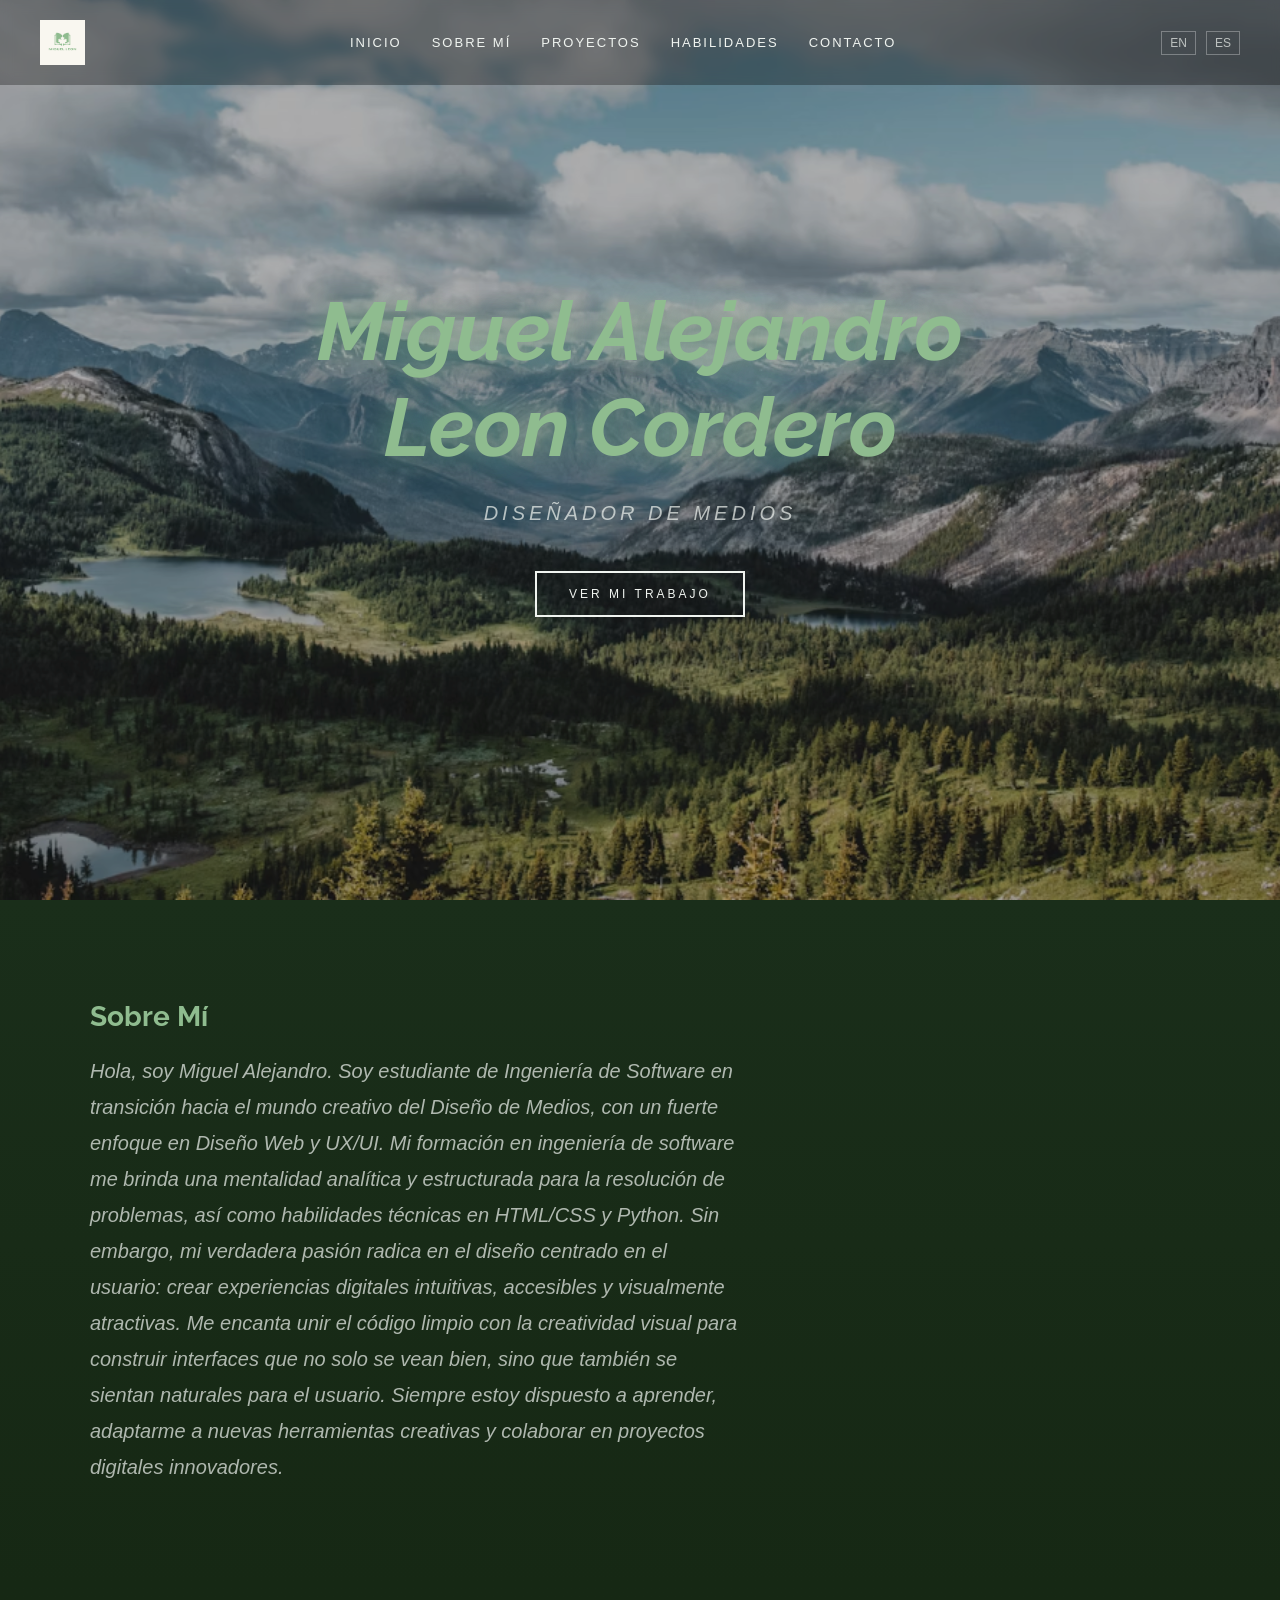
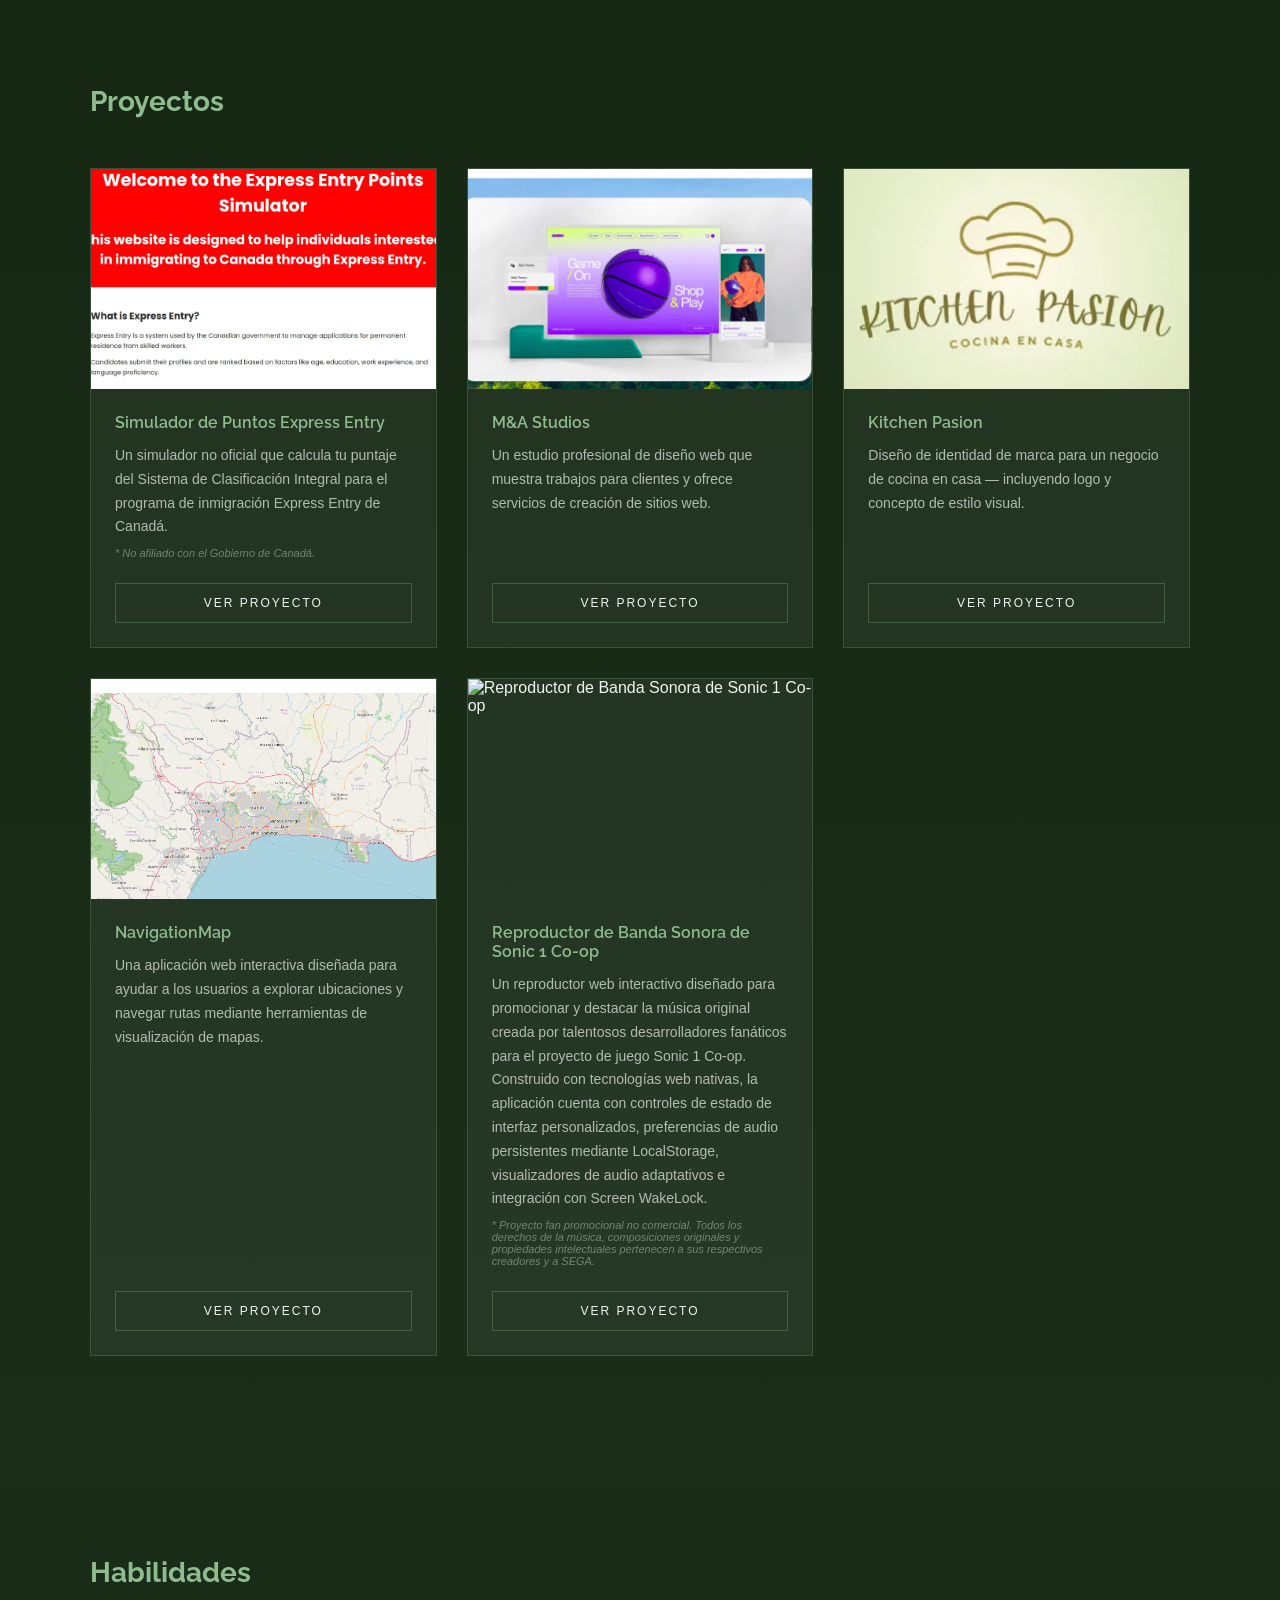
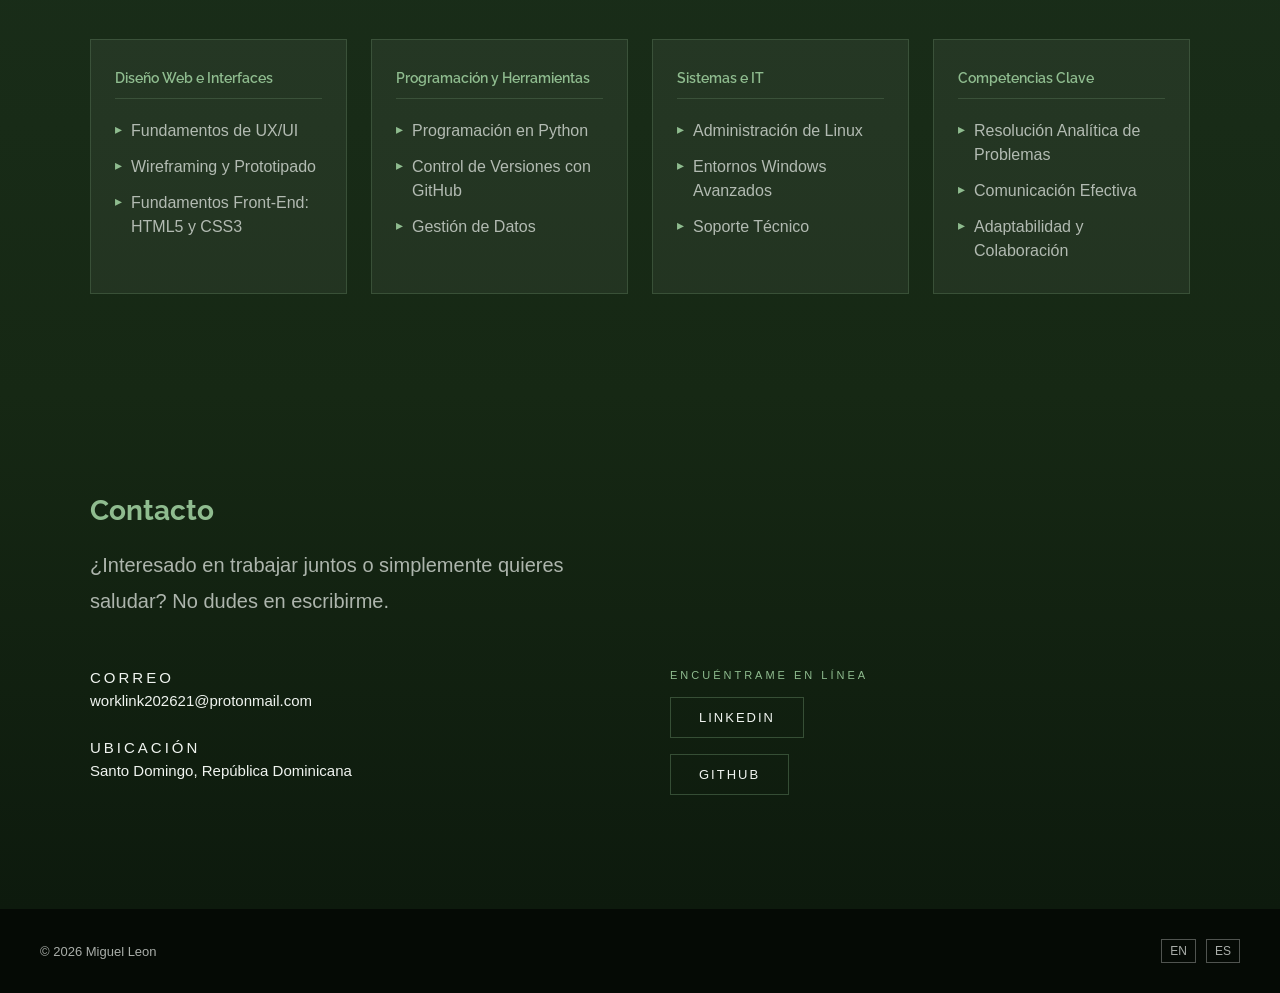
==== index-es.html @ eb6c5dd4 "Update index-es.html" ====
<!DOCTYPE html>
<html lang="es">
<head>
    <meta charset="UTF-8">
    <meta name="viewport" content="width=device-width, initial-scale=1.0">
    <title>Mi Portafolio - Miguel Alejandro Leon Cordero</title>

    <!-- Favicon - el logo en la ventana del navegador -->
     <link rel="icon" type="image/png" href="assets/images/Logo-without-background.png">
    <!-- Google Font -->
    <link href="https://fonts.googleapis.com/css2?family=Raleway:wght@100;200;300;400;700&display=swap" rel="stylesheet">
    <!-- Conexión CSS -->
    <link rel="stylesheet" href="css/style.css">
</head>
<body>

      <!-- Pantallda de carga -->
     <div class="page-loader">
        <div class="loader-content">
            <p class="loader-name">Miguel Alejandro</p>
            <div class="loader-bar">
                <div class="loader-progress"></div>
            </div>
        </div>
     </div>

    <header>
        <!-- Logo -->
        <div class="logo">
            <img src="assets/images/Logo.png" alt="Miguel Leon">
        </div>

        <!-- Enlaces de navegación -->
        <nav>
            <a href="#home">Inicio</a>
            <a href="#about">Sobre Mí</a>
            <a href="#projects">Proyectos</a>
            <a href="#skills">Habilidades</a>
            <a href="#contact">Contacto</a>
        </nav>

        <!-- Selector de idioma -->
        <div class="lang-switch">
            <a href="index.html">EN</a>
            <a href="index-es.html">ES</a>
        </div>

        <!-- Menú de Hamburgesa -->
        <button class="hamburger" aria-label="Abrir menú">
            <span></span>
            <span></span>
            <span></span>
        </button>
    </header>

    <main>

        <!-- Inicio -->
        <section id="home">

            <!-- Pantalla de inicio contiene animación y fondo -->
            <div class="hero">

                <!-- Elementos animados (nubes y hojas via JavaScript) -->
                <div class="hero-animations"></div>

                <!-- Mensaje principal -->
                <div class="hero-content">
                    <h1>Miguel Alejandro Leon Cordero</h1>
                    <p class="hero-subtitle">Diseñador de Medios</p>
                    <a href="#projects" class="btn-primary">Ver Mi Trabajo</a>
                </div>
            </div>
        </section>

        <!-- Sobre Mí -->
        <section id="about">

            <!-- Algunos elementos animados -->
            <div class="about-animations"></div>

            <!-- Mensaje principal -->
            <div class="about-content">

                <h2>Sobre Mí</h2>

                <p>Hola, soy Miguel Alejandro. Soy estudiante de Ingeniería de Software en transición hacia el mundo creativo del Diseño de Medios, con un fuerte enfoque en Diseño Web y UX/UI. Mi formación en ingeniería de software me brinda una mentalidad analítica y estructurada para la resolución de problemas, así como habilidades técnicas en HTML/CSS y Python. Sin embargo, mi verdadera pasión radica en el diseño centrado en el usuario: crear experiencias digitales intuitivas, accesibles y visualmente atractivas. Me encanta unir el código limpio con la creatividad visual para construir interfaces que no solo se vean bien, sino que también se sientan naturales para el usuario. Siempre estoy dispuesto a aprender, adaptarme a nuevas herramientas creativas y colaborar en proyectos digitales innovadores.</p>
            </div>
        </section>

        <!-- Proyectos -->
        <section id="projects">
            <div class="projects-content">

                <h2>Proyectos</h2>

                <!-- Cuadrícula de tarjetas -->
                <div class="projects-grid">

                    <!-- Tarjeta de Proyecto 1 -->
                    <div class="project-card">

                        <!-- Imagen del proyecto -->
                        <div class="project-image">
                            <img src="assets/images/project-1.webp"
                                alt="Captura del Simulador Express Entry">
                        </div>

                        <!-- Información del proyecto -->
                        <div class="project-info">
                            <h3>Simulador de Puntos Express Entry</h3>
                            <p>Un simulador no oficial que calcula tu puntaje del Sistema de Clasificación Integral para el programa de inmigración Express Entry de Canadá.</p>
                            <span class="project-disclaimer">
                                * No afiliado con el Gobierno de Canadá.
                            </span>
                        </div>

                        <!-- Botón al fondo -->
                        <a href="https://miguelleon-creator.github.io/Express-Entry-Points-Simulator/"
                        class="project-link"
                        target="_blank">
                        Ver Proyecto
                        </a>

                    </div>

                    <!-- Tarjeta de Proyecto 2 -->
                    <div class="project-card">

                        <div class="project-image">
                            <img src="assets/images/project-2.webp"
                                alt="Captura del proyecto M&A Studios">
                        </div>

                        <div class="project-info">
                            <h3>M&A Studios</h3>
                            <p>Un estudio profesional de diseño web que muestra trabajos para clientes y ofrece servicios de creación de sitios web.</p>
                        </div>

                        <a href="https://miguelleon-creator.github.io/M-A-Studios-Proejct/"
                        class="project-link"
                        target="_blank">
                        Ver Proyecto
                        </a>

                    </div>

                    <!-- Proyecto 3 -->
                    <div class="project-card">

                        <div class="project-image">
                            <img src="assets/images/project-3.webp"
                                alt="Diseño de identidad de marca Kitchen Pasion">
                        </div>

                        <div class="project-info">
                            <h3>Kitchen Pasion</h3>
                            <p>Diseño de identidad de marca para un negocio 
                            de cocina en casa — incluyendo logo y 
                            concepto de estilo visual.</p>
                        </div>

                        <a href="https://www.figma.com/proto/0dbO5yj5XopLUOTJS3fkdC/Untitled?node-id=0-1&t=U4OozwfaJjb96rFc-1"
                        class="project-link"
                        target="_blank">
                        Ver Proyecto
                        </a>
                        
                    </div>

                        <!-- Project Card 4 -->
                    <div class="project-card">
                        
                        <div class="project-image">
                             <img src="assets/images/project-4.png" alt="Captura de pantalla de NavigationMap">
                        </div>
                        
                        <div class="project-info">
                            <h3>NavigationMap</h3>
                            <p>Una aplicación web interactiva diseñada para ayudar a los usuarios a explorar ubicaciones y navegar rutas mediante herramientas de visualización de mapas.</p>
                        </div>
                        
                        <a href="https://linux-on-python.github.io/NavigationMap/" 
                            class="project-link" 
                            target="_blank">
                            Ver Proyecto
                        </a>

                    </div>

                    <!-- Reproductor de Banda Sonora de Sonic 1 Co-op -->
                    <div class="project-card">
                    
                        <!-- Imagen del proyecto -->
                        <div class="project-image">
                            <img 
                                src="../assets/images/sonic-1-coop-soundtrack.webp" 
                                alt="Reproductor de Banda Sonora de Sonic 1 Co-op"
                            >
                        </div>
                    
                        <!-- Información del proyecto -->
                        <div class="project-info">
                    
                            <h3>Reproductor de Banda Sonora de Sonic 1 Co-op</h3>
                    
                            <p>
                                Un reproductor web interactivo diseñado para promocionar y
                                destacar la música original creada por talentosos desarrolladores
                                fanáticos para el proyecto de juego Sonic 1 Co-op. Construido con
                                tecnologías web nativas, la aplicación cuenta con controles de estado
                                de interfaz personalizados, preferencias de audio persistentes mediante
                                LocalStorage, visualizadores de audio adaptativos e integración con Screen WakeLock.
                            </p>
                    
                            <span class="project-disclaimer">
                                * Proyecto fan promocional no comercial. Todos los derechos de la música,
                                composiciones originales y propiedades intelectuales pertenecen a
                                sus respectivos creadores y a SEGA.
                            </span>
                    
                        </div>
                    
                        <!-- Botón al fondo -->
                        <a 
                            href="https://linux-on-python.github.io/sonic-1-coop-soundtrack/"
                            class="project-link"
                            target="_blank"
                            rel="noopener noreferrer"
                        >
                            Ver Proyecto
                        </a>
                    
                    </div>
                    
                    </div>
                    
                </div>

            </div>
        </section>

        <!-- Habilidades -->
        <section id="skills">

            <!-- Algunos elementos animados -->
            <div class="skills-animations"></div>

            <!-- Mensaje principal -->
            <div class="skills-content">

                <h2>Habilidades</h2>

                <!-- Cuadrícula de tarjetas de habilidades -->
                <div class="skills-grid">

                    <!-- Tarjeta 1 -->
                    <div class="skill-card">
                        <h3>Diseño Web e Interfaces</h3>
                        <ul>
                            <li>Fundamentos de UX/UI</li>
                            <li>Wireframing y Prototipado</li>
                            <li>Fundamentos Front-End: HTML5 y CSS3</li>
                        </ul>
                    </div>

                    <!-- Tarjeta 2 -->
                    <div class="skill-card">
                        <h3>Programación y Herramientas</h3>
                        <ul>
                            <li>Programación en Python</li>
                            <li>Control de Versiones con GitHub</li>
                            <li>Gestión de Datos</li>
                        </ul>
                    </div>

                    <!-- Tarjeta 3 -->
                    <div class="skill-card">
                        <h3>Sistemas e IT</h3>
                        <ul>
                            <li>Administración de Linux</li>
                            <li>Entornos Windows Avanzados</li>
                            <li>Soporte Técnico</li>
                        </ul>
                    </div>

                    <!-- Tarjeta 4 -->
                    <div class="skill-card">
                        <h3>Competencias Clave</h3>
                        <ul>
                            <li>Resolución Analítica de Problemas</li>
                            <li>Comunicación Efectiva</li>
                            <li>Adaptabilidad y Colaboración</li>
                        </ul>
                    </div>

                </div>
            </div>
        </section>

        <!-- Contacto -->
        <section id="contact">

            <div class="contact-content">
                <h2>Contacto</h2>
                <p class="contact-intro">¿Interesado en trabajar juntos o simplemente quieres saludar? No dudes en escribirme.</p>

                <!-- Cuadrícula de contacto -->
                <div class="contact-grid">

                    <!-- Lado izquierdo - información de contacto -->
                    <div class="contact-info">

                        <div class="contact-item">
                            <!-- Correo -->
                            <span class="contact-label">Correo</span>
                            <a href="mailto:worklink202621@protonmail.com">worklink202621@protonmail.com</a>
                        </div>

                        <div class="contact-item">
                            <!-- Ubicación -->
                            <span class="contact-label">Ubicación</span>
                            <span>Santo Domingo, República Dominicana</span>
                        </div>

                    </div>

                    <!-- Lado derecho - redes sociales -->
                    <div class="contact-social">

                        <span class="contact-label">Encuéntrame en línea</span>

                        <a href="https://www.linkedin.com/in/miguelleonin2005/" class="social-link">LinkedIn</a>
                        <a href="https://github.com/Linux-On-Python" class="social-link">GitHub</a>

                    </div>
                </div>
            </div>
        </section>

    </main>

    <footer>
        <p>&copy; 2026 Miguel Leon</p>
        <div class="lang-switch">
            <a href="index.html">EN</a>
            <a href="index-es.html">ES</a>
        </div>
    </footer>
        
    <!-- JavaScript -->
    <script src="JS/main.js"></script>
</body>
</html>
---- css/style.css ----
/* style.css */

/* ================================
   CSS VARIABLES
================================ */
:root {
    --color-sky: #87CEEB;
    --color-forest: #1a3a2a;
    --color-dark-green: #0d2010;
    --color-text-light: #f0f4f0;
    --color-text-muted: rgba(240, 244, 240, 0.7);
    --color-accent: #8fbc8f;

    --font-pixel: 'Raleway', sans-serif;
    --font-body: 'Segoe UI', sans-serif;

    --section-padding: 80px 40px;
}


/* ================================
   RESET
================================ */
* {
    margin: 0;
    padding: 0;
    box-sizing: border-box;
}


/* Prevent images and media from
   creating unexpected overflow */
img {
    max-width: 100%;
    display: block;
}


/* ================================
   BODY
================================ */
body {
    font-family: var(--font-body);
    color: var(--color-text-light);
    overflow-x: hidden;
    background-color: #0a1208;
}


h1 {
    color: var(--color-accent);
    font-family: var(--font-pixel);
}


/* ================================
   HEADER
================================ */
header {
    position: fixed;
    top: 0;
    left: 0;
    right: 0;

    display: flex;
    justify-content: space-between;
    align-items: center;

    padding: 20px 40px;

    background: rgba(0, 0, 0, 0.3);
    backdrop-filter: blur(6px);

    z-index: 100;
}


/* Navigation */
nav {
    display: flex;
    gap: 30px;

    min-width: 0;
}


nav a {
    color: var(--color-text-light);
    text-decoration: none;

    font-size: 13px;
    letter-spacing: 2px;
    text-transform: uppercase;

    white-space: nowrap;
}


/* Logo */
.logo {
    min-width: 0;
}


.logo img {
    height: 45px;
    display: block;

    /* Removes white background on dark header */
    mix-blend-mode: screen;
}


/* Language switch */
.lang-switch {
    display: flex;
    gap: 10px;

    flex-shrink: 0;
}


.lang-switch a {
    color: var(--color-text-muted);
    text-decoration: none;

    font-size: 12px;

    border: 1px solid rgba(255, 255, 255, 0.3);

    padding: 4px 8px;
}


/* ================================
   HERO SECTION
================================ */

/* Removes general section padding
   from the home section */
#home {
    padding: 0;
}


.hero {
    height: 100vh;

    background-image: url('../assets/images/hero-bg.webp');
    background-size: cover;
    background-position: center;

    position: relative;
    overflow: hidden;

    display: flex;
    align-items: center;
    justify-content: center;

    background-color: rgba(0, 0, 0, 0.15);
    background-blend-mode: darken;
}


/* Dark overlay */
.hero::before {
    content: '';

    position: absolute;
    top: 0;
    left: 0;
    right: 0;
    bottom: 0;

    background: rgba(0, 0, 0, 0.2);

    z-index: 1;
}


/* Hero content */
.hero-content {
    position: relative;
    z-index: 2;

    text-align: center;

    width: 100%;
    max-width: 700px;

    min-width: 0;
}


.hero-content h1 {
    font-size: 82px;
    font-weight: 700;
    font-style: italic;

    color: var(--color-accent);
    font-family: var(--font-pixel);

    margin-bottom: 20px;

    text-shadow: 0 0 30px rgba(143, 188, 143, 0.6);
}


/* Hero subtitle */
.hero-content .hero-subtitle {
    font-size: 20px;

    color: var(--color-text-muted);

    letter-spacing: 4px;
    text-transform: uppercase;

    margin-bottom: 40px;

    display: block;

    text-align: center;

    width: 100%;
    max-width: none;
}


/* Primary button */
.btn-primary {
    display: inline-block;

    padding: 14px 32px;

    border: 2px solid var(--color-text-light);

    color: var(--color-text-light);
    text-decoration: none;

    letter-spacing: 3px;
    text-transform: uppercase;

    font-size: 12px;

    transition: all 0.3s ease;
}


.btn-primary:hover {
    background: var(--color-accent);

    border-color: var(--color-accent);

    color: #000000;
}


/* ================================
   GENERAL SECTIONS
================================ */
section {
    padding: 100px 40px;

    color: var(--color-text-light);

    overflow: hidden;
}


section h2 {
    font-family: var(--font-pixel);

    font-size: 28px;
    font-weight: 700;

    margin-bottom: 20px;

    color: var(--color-accent);
}


section p {
    font-size: 20px;

    font-style: italic;
    line-height: 1.8;

    color: var(--color-text-muted);

    max-width: 650px;

    overflow-wrap: break-word;
}


/* ================================
   SECTION CONTENT CONTAINERS
================================ */
.about-content,
.projects-content,
.contact-content,
.skills-content {

    width: 100%;
    max-width: 1100px;

    margin: 0 auto;

    min-width: 0;
}


/* ================================
   ABOUT SECTION
================================ */
#about {
    background: linear-gradient(
        180deg,
        #1a2e1a 0%,
        #162814 100%
    );
}


/* ================================
   PROJECTS SECTION
================================ */
#projects {
    background: linear-gradient(
        180deg,
        #162814 0%,
        #1a2e1a 100%
    );
}


/* ================================
   SKILLS SECTION
================================ */
#skills {
    background: linear-gradient(
        180deg,
        #1a2e1a 0%,
        #162814 100%
    );
}


/* ================================
   CONTACT SECTION
================================ */
#contact {
    background: linear-gradient(
        180deg,
        #162814 0%,
        #0d1a0d 100%
    );
}


/* ================================
   PROJECTS GRID
================================ */

/*
   IMPORTANT FIX:

   minmax(0, 1fr) prevents long English
   text from forcing one grid column
   to become wider than the others.
*/
.projects-grid {
    display: grid;

    grid-template-columns:
        repeat(3, minmax(0, 1fr));

    gap: 30px;

    margin-top: 50px;

    width: 100%;
    min-width: 0;
}


/* ================================
   PROJECT CARD
================================ */
.project-card {
    background: rgba(255, 255, 255, 0.05);

    border: 1px solid rgba(143, 188, 143, 0.2);

    display: flex;
    flex-direction: column;

    /*
       Prevent card content from
       forcing the grid wider.
    */
    min-width: 0;
    width: 100%;

    transition: all 0.3s ease;
}


/* ================================
   PROJECT IMAGE
================================ */
.project-image {
    width: 100%;
    height: 220px;

    overflow: hidden;

    flex-shrink: 0;
}


.project-image img {
    width: 100%;
    height: 100%;

    object-fit: cover;

    transition: transform 0.4s ease;
}


/* Image hover zoom */
.project-card:hover .project-image img {
    transform: scale(1.05);
}


/* ================================
   PROJECT INFORMATION
================================ */
.project-info {
    padding: 24px 24px 0 24px;

    flex: 1;

    min-width: 0;
}


.project-info h3 {
    font-family: var(--font-pixel);

    font-size: 16px;
    font-weight: 600;

    color: var(--color-accent);

    margin-bottom: 12px;

    /*
       Allows long English titles
       to wrap instead of expanding
       the card.
    */
    overflow-wrap: break-word;
}


.project-info p {
    font-size: 14px;

    color: var(--color-text-muted);

    line-height: 1.7;

    font-style: normal;

    max-width: none;

    /*
       Important for English text.
    */
    overflow-wrap: break-word;
}


/* Disclaimer */
.project-disclaimer {
    display: block;

    font-size: 11px;

    color: rgba(240, 244, 240, 0.4);

    margin-top: 8px;

    font-style: italic;

    overflow-wrap: break-word;
}


/* ================================
   PROJECT BUTTON
================================ */
.project-link {
    display: block;

    margin: 24px;

    padding: 12px;

    text-align: center;

    border: 1px solid rgba(143, 188, 143, 0.3);

    color: var(--color-text-light);

    text-decoration: none;

    letter-spacing: 2px;
    text-transform: uppercase;

    font-size: 12px;

    transition: all 0.3s ease;

    /*
       Prevent long text from
       breaking the button.
    */
    white-space: nowrap;

    flex-shrink: 0;
}


.project-link:hover {
    background: rgba(143, 188, 143, 0.1);

    border-color: var(--color-accent);

    color: var(--color-accent);
}


/* Card hover */
.project-card:hover {
    border-color: rgba(143, 188, 143, 0.5);

    transform: translateY(-4px);
}


/* ================================
   SKILLS SECTION
================================ */

/*
   Four equal columns.

   minmax(0, 1fr) prevents long
   English skill names from
   breaking the layout.
*/
.skills-grid {
    display: grid;

    grid-template-columns:
        repeat(4, minmax(0, 1fr));

    gap: 24px;

    margin-top: 50px;

    width: 100%;
    min-width: 0;
}


/* ================================
   SKILL CARD
================================ */
.skill-card {
    background: rgba(255, 255, 255, 0.05);

    border: 1px solid rgba(143, 188, 143, 0.2);

    padding: 30px 24px;

    min-width: 0;
    width: 100%;

    transition: all 0.3s ease;
}


/* Skill title */
.skill-card h3 {
    font-family: var(--font-pixel);

    font-size: 14px;
    font-weight: 600;

    color: var(--color-accent);

    margin-bottom: 20px;

    padding-bottom: 12px;

    border-bottom:
        1px solid rgba(143, 188, 143, 0.2);

    /*
       Allows titles to wrap naturally.
    */
    overflow-wrap: break-word;
}


/* Skill list */
.skill-card ul {
    list-style: none;

    display: flex;
    flex-direction: column;

    gap: 12px;

    min-width: 0;
}


/* Skill item */
.skill-card li {
    font-size: 16px;

    color: var(--color-text-muted);

    line-height: 1.5;

    padding-left: 16px;

    position: relative;

    /*
       Important for long English
       phrases.
    */
    overflow-wrap: break-word;
}


/* Custom bullet */
.skill-card li::before {
    content: '▸';

    position: absolute;

    left: 0;

    color: var(--color-accent);

    font-size: 14px;
}


/* Skill card hover */
.skill-card:hover {
    background: rgba(143, 188, 143, 0.08);

    border-color: rgba(143, 188, 143, 0.5);

    transform: translateY(-4px);
}


/* ================================
   CONTACT SECTION
================================ */
.contact-intro {
    margin-top: 16px;
    margin-bottom: 50px;

    font-style: normal;

    max-width: 500px;
}


/* Contact grid */
.contact-grid {
    display: grid;

    grid-template-columns:
        repeat(2, minmax(0, 1fr));

    gap: 60px;

    min-width: 0;
}


/* Contact item */
.contact-item {
    display: flex;

    flex-direction: column;

    gap: 6px;

    margin-bottom: 30px;

    min-width: 0;
}


/* Labels */
.contact-label {
    font-size: 11px;

    letter-spacing: 3px;

    text-transform: uppercase;

    color: var(--color-accent);
}


/* Email and location */
.contact-item a,
.contact-item span {
    font-size: 15px;

    color: var(--color-text-light);

    text-decoration: none;

    overflow-wrap: break-word;
}


/* Email hover */
.contact-item a:hover {
    color: var(--color-accent);
}


/* ================================
   SOCIAL LINKS
================================ */
.contact-social {
    display: flex;

    flex-direction: column;

    gap: 16px;

    min-width: 0;
}


/* Social button */
.social-link {
    display: inline-block;

    padding: 12px 28px;

    border: 1px solid rgba(143, 188, 143, 0.3);

    color: var(--color-text-light);

    text-decoration: none;

    letter-spacing: 2px;

    text-transform: uppercase;

    font-size: 13px;

    transition: all 0.3s ease;

    width: fit-content;

    max-width: 100%;
}


.social-link:hover {
    background: rgba(143, 188, 143, 0.1);

    border-color: var(--color-accent);

    color: var(--color-accent);
}


/* ================================
   PAGE LOADER
================================ */
.page-loader {
    position: fixed;

    top: 0;
    left: 0;

    width: 100%;
    height: 100%;

    background: #0a1208;

    z-index: 9999;

    display: flex;

    align-items: center;
    justify-content: center;

    transition:
        opacity 0.8s ease,
        visibility 0.8s ease;
}


/* Hidden loader */
.page-loader.hidden {
    opacity: 0;

    visibility: hidden;
}


/* Loader content */
.loader-content {
    text-align: center;
}


/* Loader name */
.loader-name {
    font-family: var(--font-pixel);

    font-size: 24px;
    font-weight: 300;

    color: var(--color-accent);

    letter-spacing: 4px;

    margin-bottom: 30px;

    font-style: italic;

    animation:
        fadeInUp 0.8s ease forwards;
}


/* Loading bar */
.loader-bar {
    width: 200px;
    height: 2px;

    background: rgba(143, 188, 143, 0.2);

    margin: 0 auto;

    overflow: hidden;
}


/* Progress */
.loader-progress {
    height: 100%;

    background: var(--color-accent);

    width: 0%;

    animation:
        loadProgress 1.2s ease forwards;
}


/* Fade in */
@keyframes fadeInUp {

    from {
        opacity: 0;

        transform:
            translateY(20px);
    }

    to {
        opacity: 1;

        transform:
            translateY(0);
    }
}


/* Progress animation */
@keyframes loadProgress {

    from {
        width: 0%;
    }

    to {
        width: 100%;
    }
}


/* ================================
   HAMBURGER BUTTON
================================ */
.hamburger {
    display: none;

    background: none;

    border: none;

    cursor: pointer;

    flex-direction: column;

    gap: 5px;

    padding: 4px;
}


/* Hamburger lines */
.hamburger span {
    display: block;

    width: 25px;
    height: 2px;

    background:
        var(--color-text-light);

    transition:
        all 0.3s ease;
}


/* Open menu - first line */
.hamburger.active span:nth-child(1) {
    transform:
        translateY(7px)
        rotate(45deg);
}


/* Open menu - middle line */
.hamburger.active span:nth-child(2) {
    opacity: 0;
}


/* Open menu - bottom line */
.hamburger.active span:nth-child(3) {
    transform:
        translateY(-7px)
        rotate(-45deg);
}


/* ================================
   LARGE TABLET
   max 1000px
================================ */
@media (max-width: 1000px) {

    /*
       Projects become 2 columns
       before they become too narrow.
    */
    .projects-grid {
        grid-template-columns:
            repeat(2, minmax(0, 1fr));
    }


    /*
       Skills become 2 columns.
    */
    .skills-grid {
        grid-template-columns:
            repeat(2, minmax(0, 1fr));
    }


    .hero-content h1 {
        font-size: 64px;
    }
}


/* ================================
   TABLET
   max 768px
================================ */
@media (max-width: 768px) {

    /* ============================
       HEADER
    ============================ */

    header {
        padding: 16px 24px;
    }


    /* Hide navigation */
    nav {
        display: none;

        position: fixed;

        top: 0;
        left: 0;

        width: 100%;
        height: 100vh;

        background:
            rgba(10, 18, 8, 0.97);

        flex-direction: column;

        align-items: center;
        justify-content: center;

        gap: 40px;

        z-index: 200;
    }


    /* Show navigation */
    nav.open {
        display: flex;
    }


    /* Mobile navigation links */
    nav a {
        font-size: 18px;

        letter-spacing: 4px;
    }


    /* Show hamburger */
    .hamburger {
        display: flex;

        z-index: 300;
    }


    /* Hide language switch */
    header .lang-switch {
        display: none;
    }


    /* ============================
       HERO
    ============================ */

    .hero-content h1 {
        font-size: 36px;
    }


    .hero-content .hero-subtitle {
        font-size: 11px;

        letter-spacing: 2px;
    }


    /* ============================
       SECTIONS
    ============================ */

    section {
        padding: 70px 24px;
    }


    section h2 {
        font-size: 20px;
    }


    /* ============================
       PROJECTS
    ============================ */

    .projects-grid {
        grid-template-columns: 1fr;

        gap: 24px;
    }


    /* ============================
       SKILLS
    ============================ */

    .skills-grid {
        grid-template-columns:
            repeat(2, minmax(0, 1fr));
    }


    /* ============================
       CONTACT
    ============================ */

    .contact-grid {
        grid-template-columns: 1fr;

        gap: 40px;
    }


    /* ============================
       FOOTER
    ============================ */

    footer {
        flex-direction: column;

        gap: 16px;

        text-align: center;

        padding: 24px;
    }
}


/* ================================
   MOBILE
   max 480px
================================ */
@media (max-width: 480px) {

    /* ============================
       HEADER
    ============================ */

    header {
        padding: 14px 16px;
    }


    /* ============================
       HERO
    ============================ */

    .hero-content {
        padding: 0 16px;
    }


    .hero-content h1 {
        font-size: 28px;
    }


    .hero-content .hero-subtitle {
        font-size: 10px;

        letter-spacing: 2px;
    }


    /* ============================
       SECTIONS
    ============================ */

    section {
        padding: 60px 16px;
    }


    section h2 {
        font-size: 20px;
    }


    /* ============================
       PROJECTS
    ============================ */

    .project-image {
        height: 200px;
    }


    .project-info {
        padding: 20px 20px 0 20px;
    }


    .project-link {
        margin: 20px;

        padding: 12px 8px;

        font-size: 11px;
    }


    /* ============================
       SKILLS
    ============================ */

    .skills-grid {
        grid-template-columns: 1fr;

        gap: 20px;
    }


    .skill-card {
        padding: 24px 20px;
    }


    /* ============================
       LOADER
    ============================ */

    .loader-name {
        font-size: 16px;
    }


    .loader-bar {
        width: 160px;
    }
}


/* ================================
   FOOTER
================================ */
footer {
    background-color: #050a05;

    padding: 30px 40px;

    display: flex;

    justify-content: space-between;
    align-items: center;

    color: var(--color-text-muted);

    font-size: 13px;
}
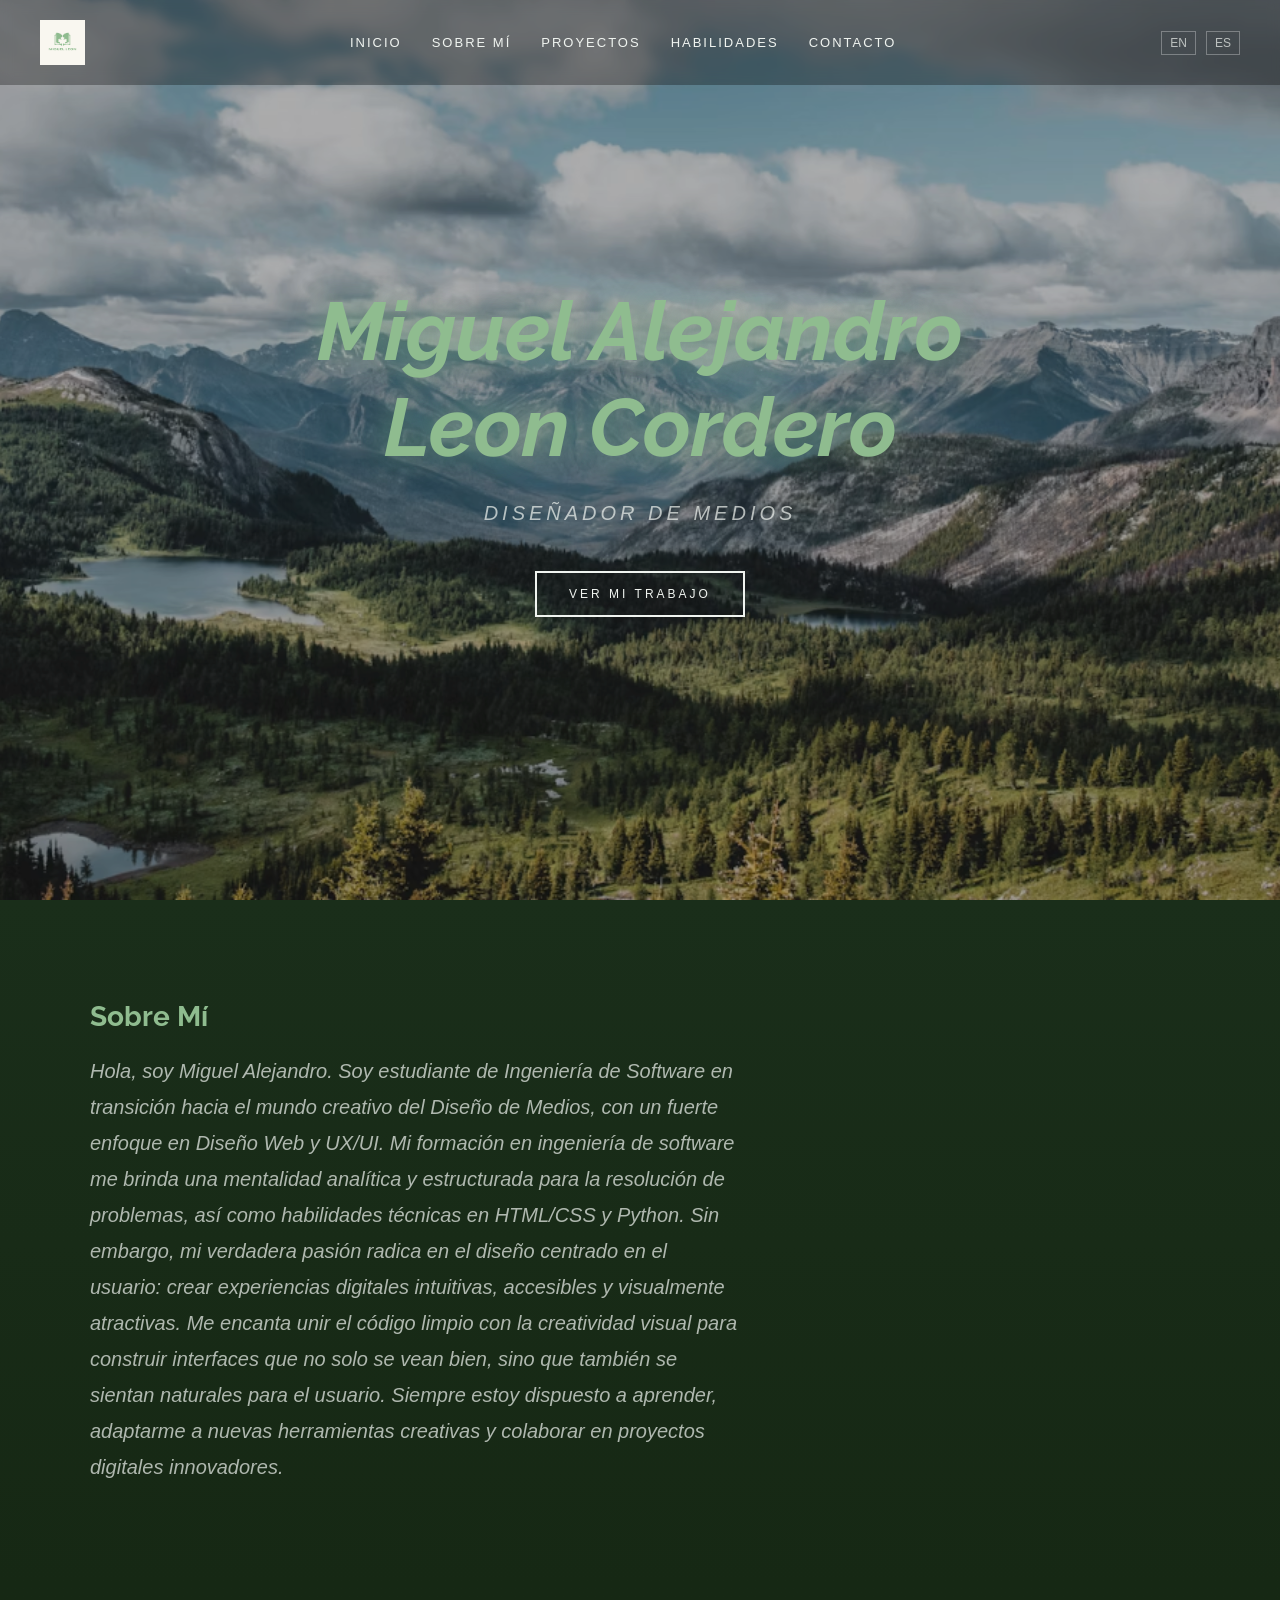
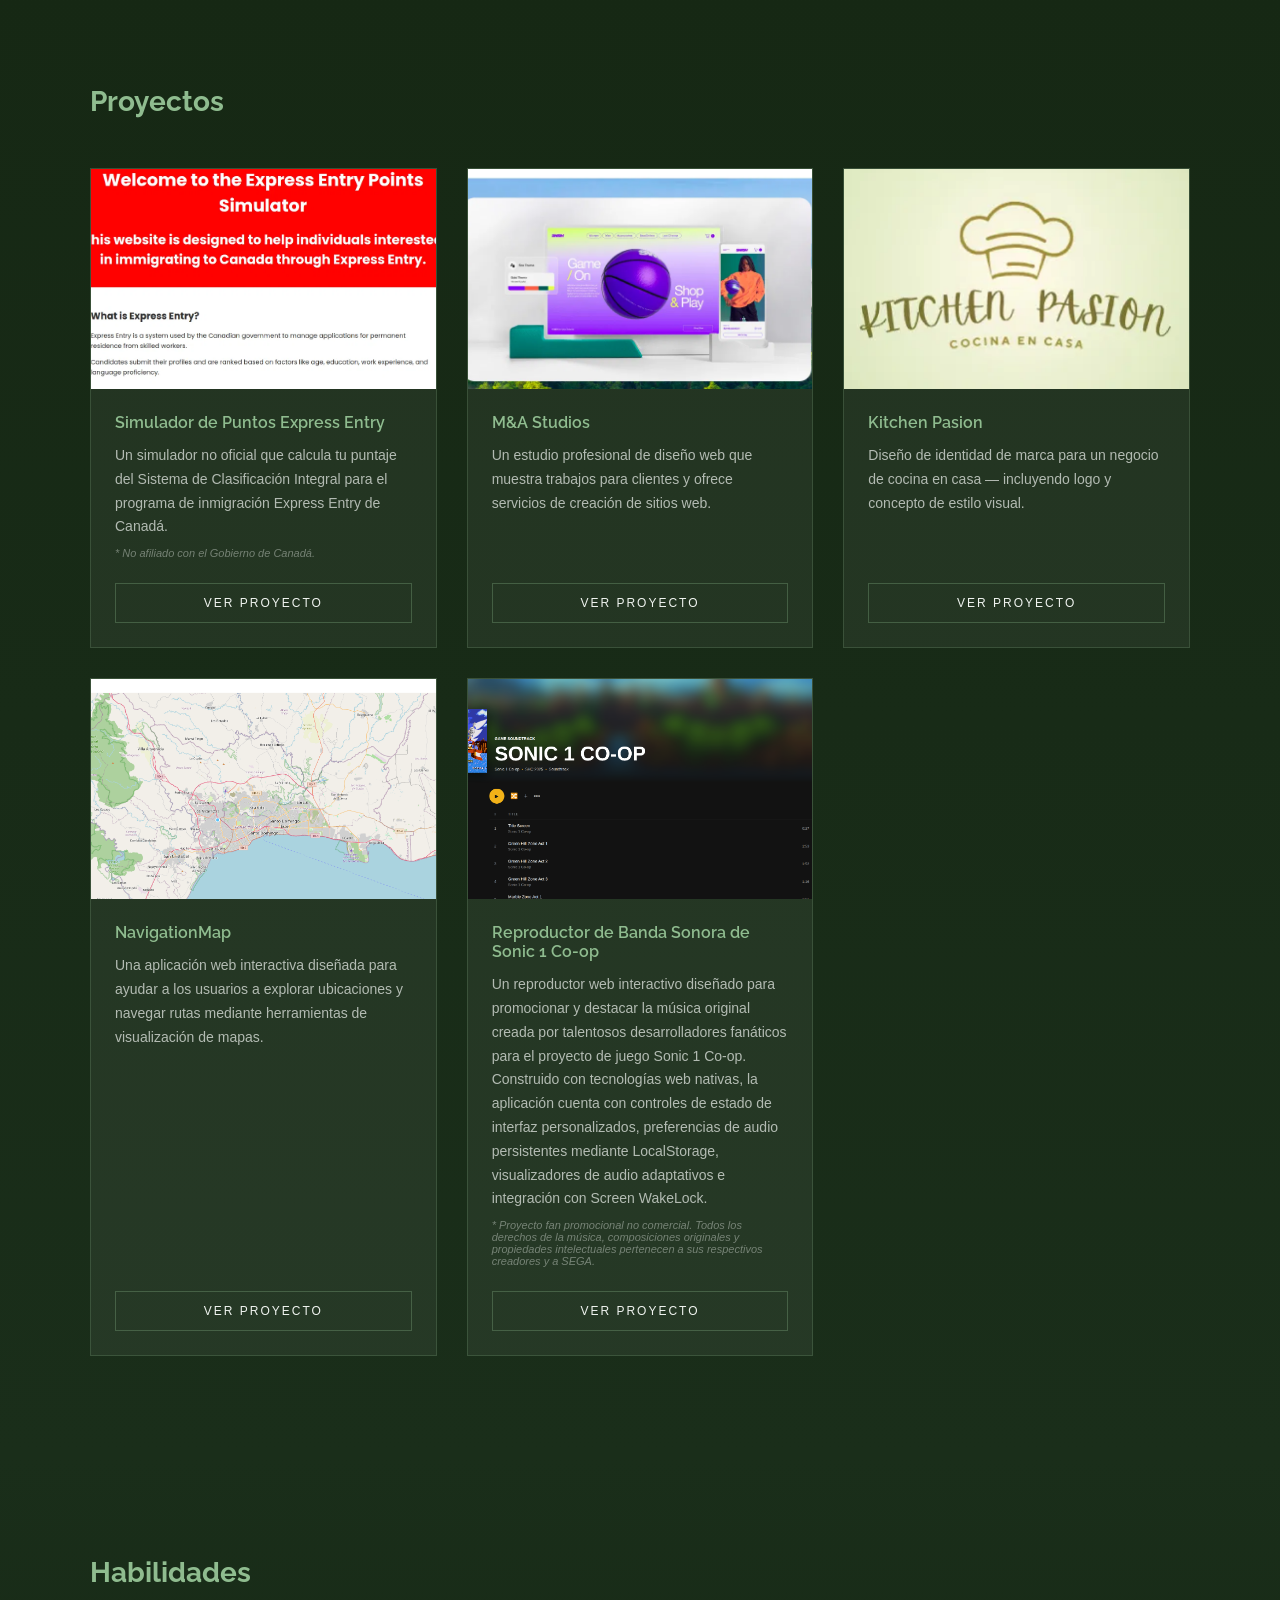
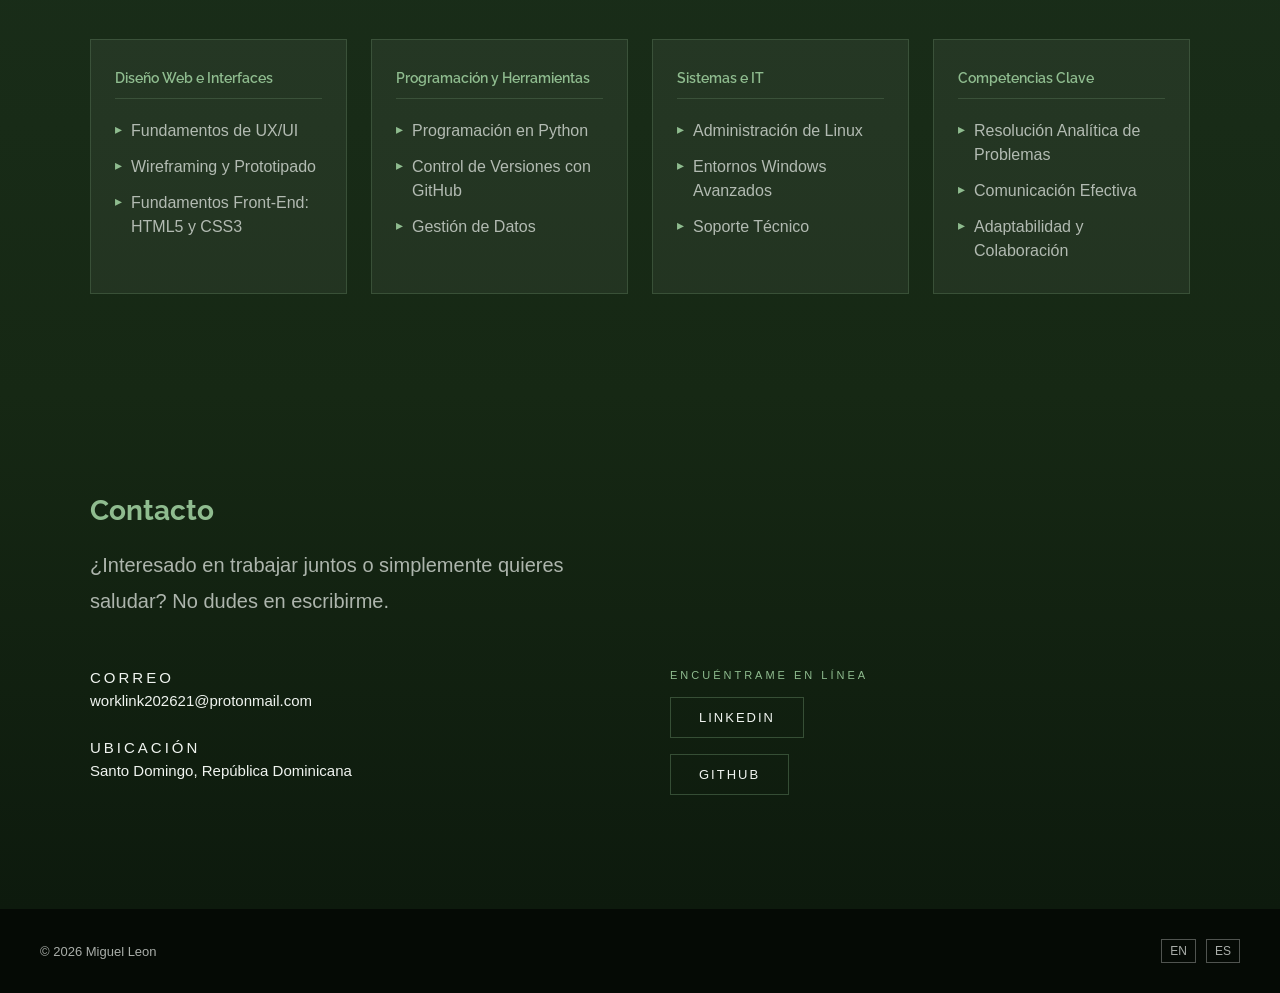
==== commit 1942a67d: "Update index-es.html" ====
--- a/index-es.html
+++ b/index-es.html
@@ -194,7 +194,7 @@
                         <!-- Imagen del proyecto -->
                         <div class="project-image">
                             <img 
-                                src="../assets/images/sonic-1-coop-soundtrack.webp" 
+                                src="../assets/images/project-5.png" 
                                 alt="Reproductor de Banda Sonora de Sonic 1 Co-op"
                             >
                         </div>
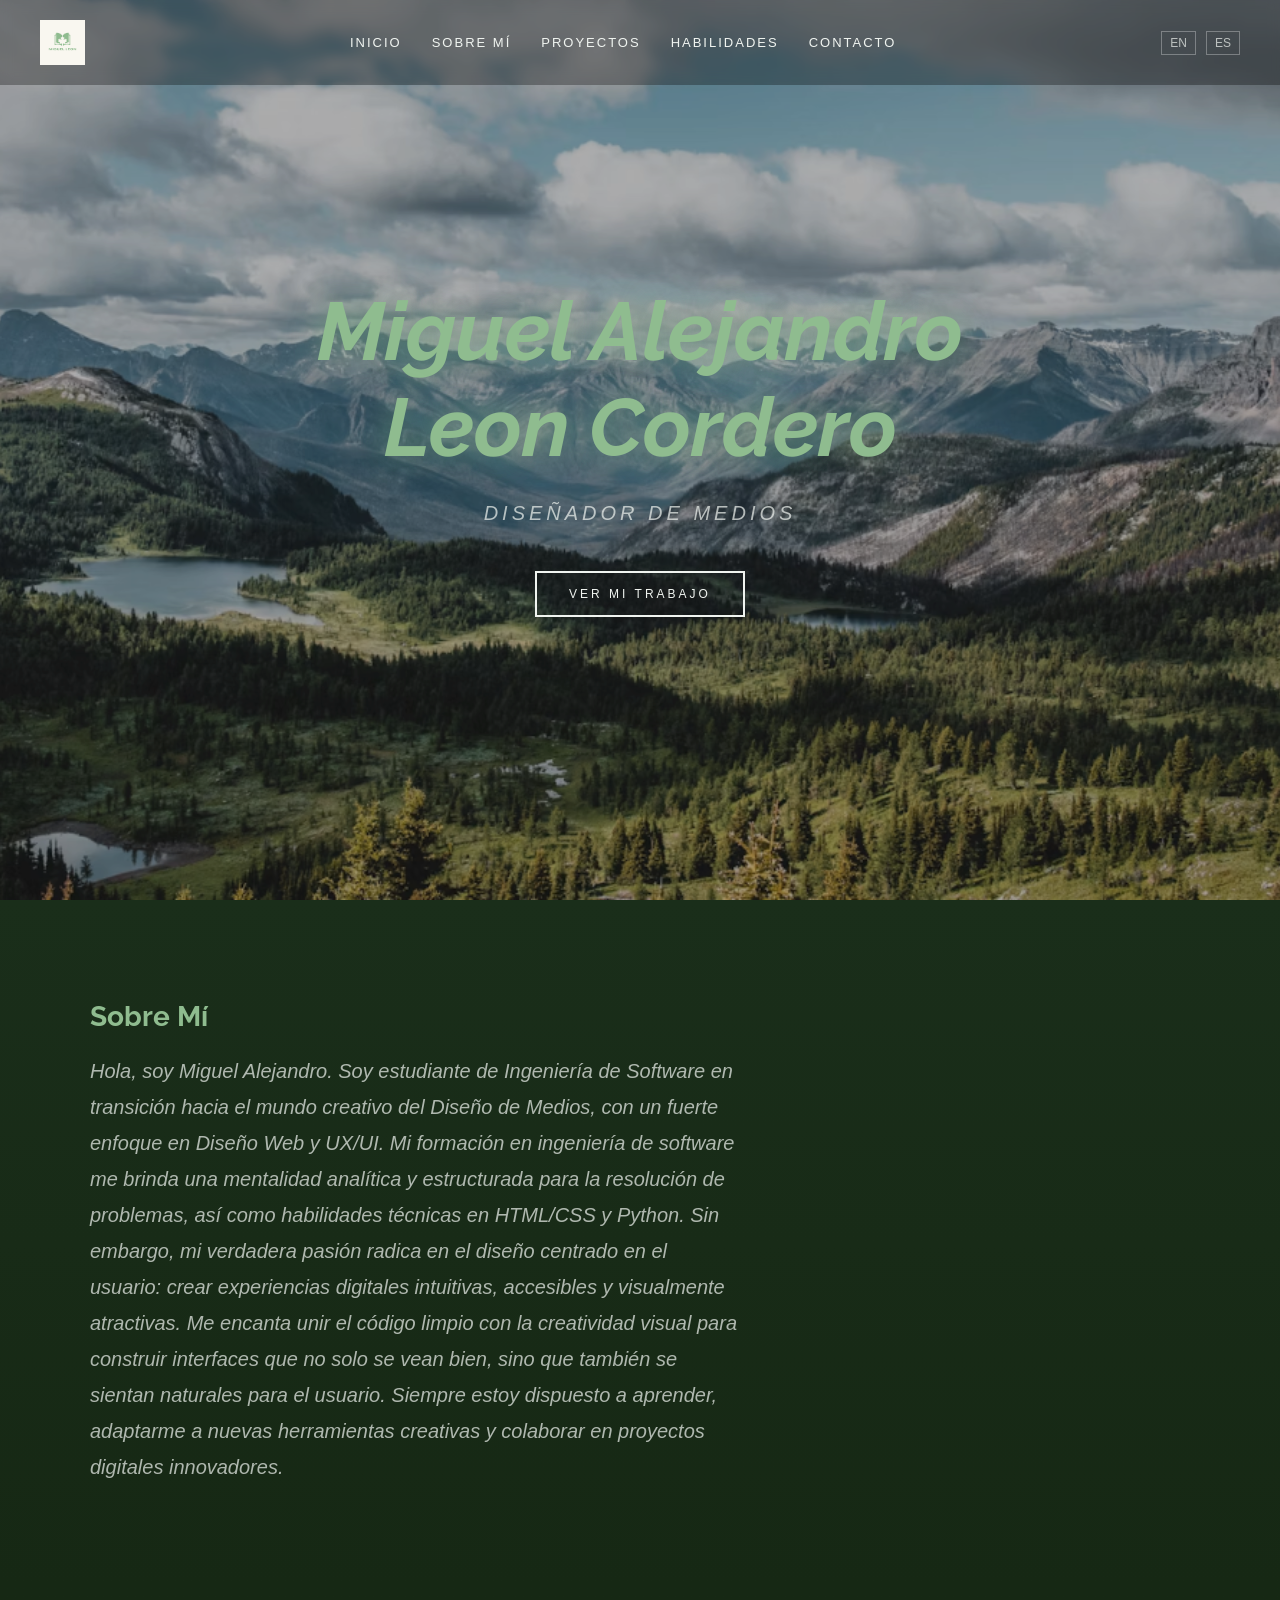
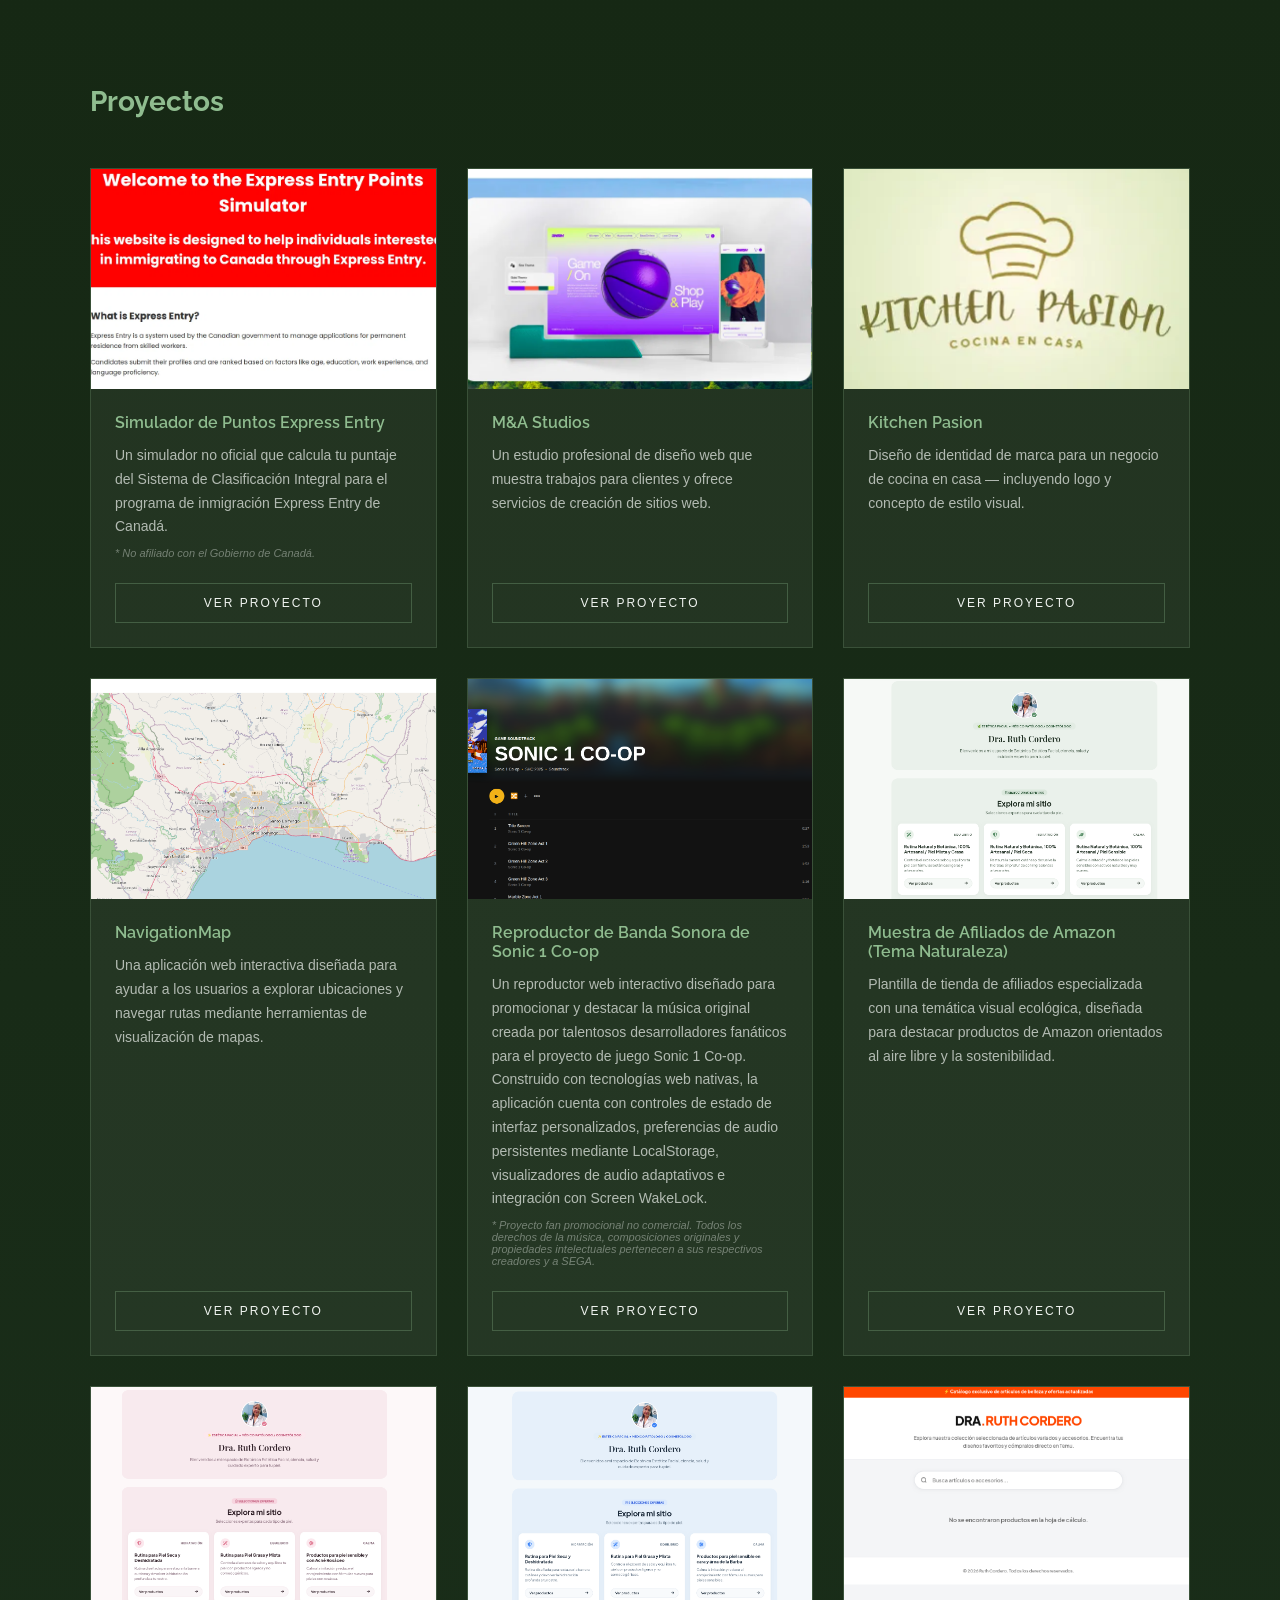
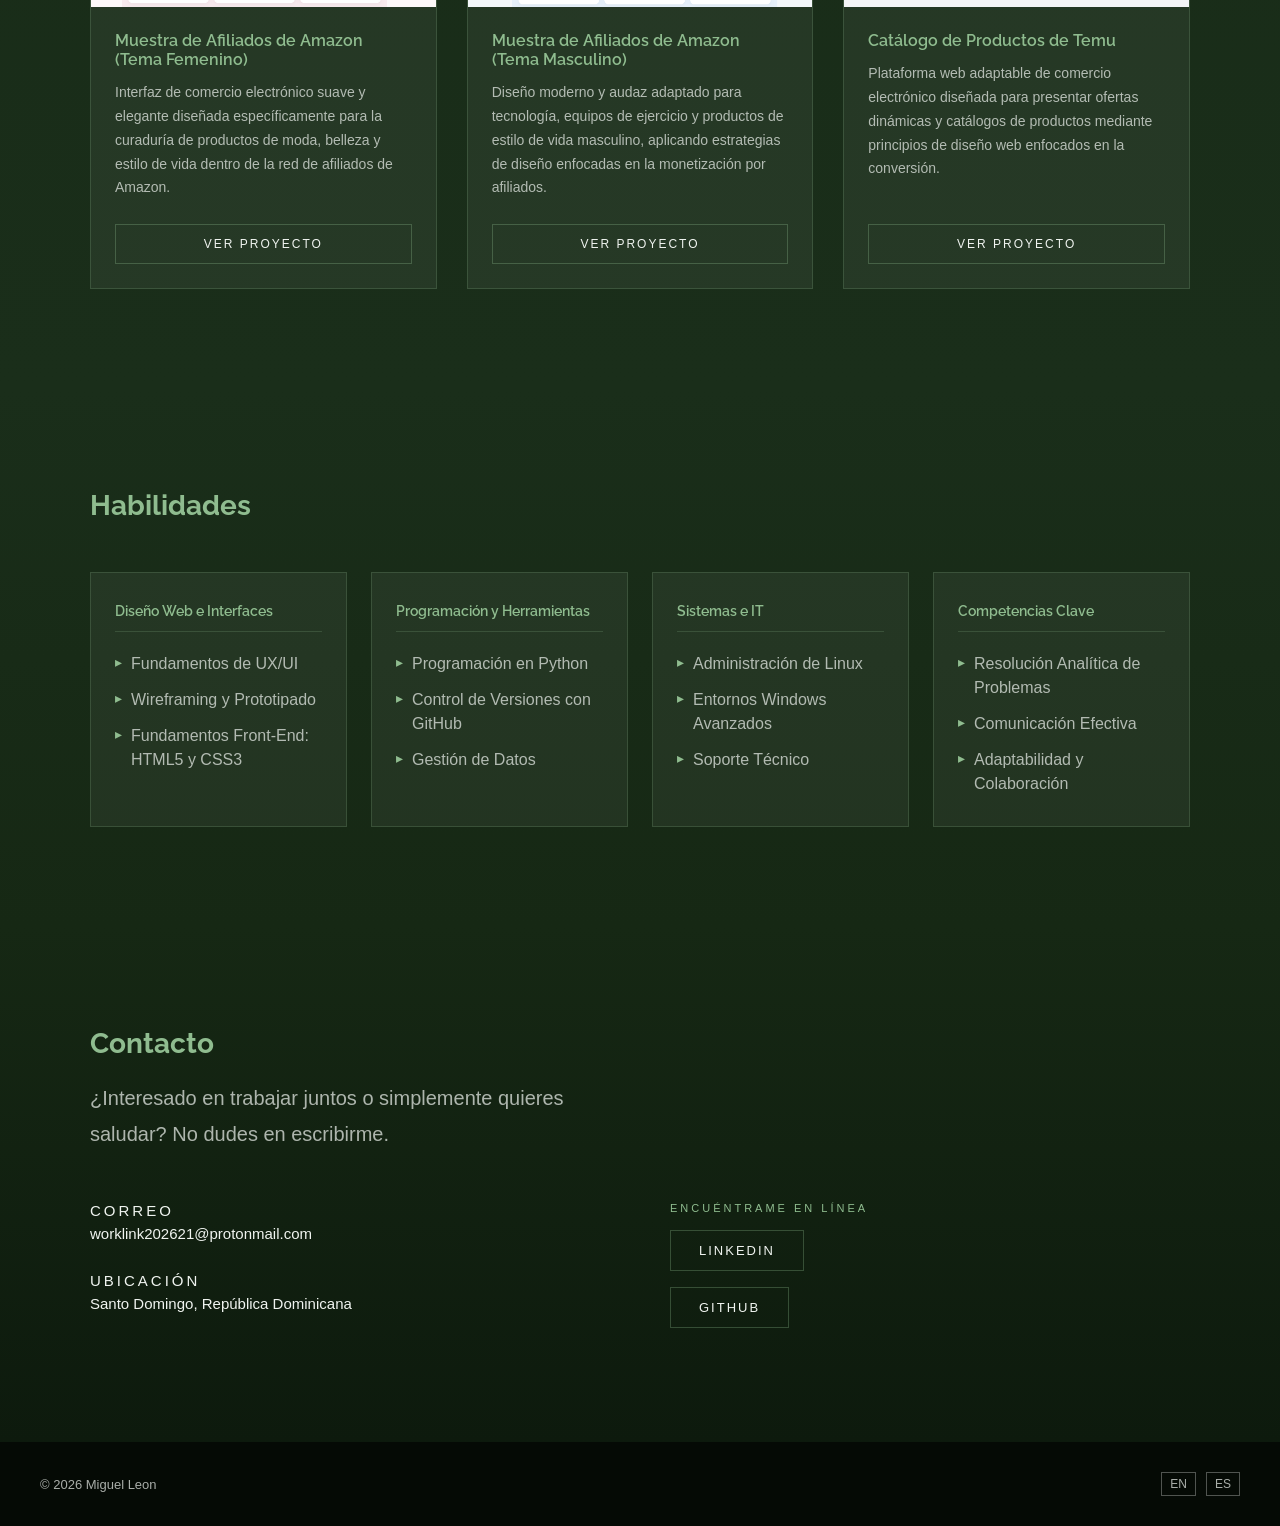
==== commit 7d7e99e0: "Update index-es.html" ====
--- a/index-es.html
+++ b/index-es.html
@@ -14,7 +14,7 @@
 </head>
 <body>
 
-      <!-- Pantallda de carga -->
+      <!-- Pantalla de carga -->
      <div class="page-loader">
         <div class="loader-content">
             <p class="loader-name">Miguel Alejandro</p>
@@ -45,7 +45,7 @@
             <a href="index-es.html">ES</a>
         </div>
 
-        <!-- Menú de Hamburgesa -->
+        <!-- Menú de Hamburguesa -->
         <button class="hamburger" aria-label="Abrir menú">
             <span></span>
             <span></span>
@@ -61,7 +61,7 @@
             <!-- Pantalla de inicio contiene animación y fondo -->
             <div class="hero">
 
-                <!-- Elementos animados (nubes y hojas via JavaScript) -->
+                <!-- Elementos animados (nubes y hojas vía JavaScript) -->
                 <div class="hero-animations"></div>
 
                 <!-- Mensaje principal -->
@@ -155,9 +155,7 @@
 
                         <div class="project-info">
                             <h3>Kitchen Pasion</h3>
-                            <p>Diseño de identidad de marca para un negocio 
-                            de cocina en casa — incluyendo logo y 
-                            concepto de estilo visual.</p>
+                            <p>Diseño de identidad de marca para un negocio de cocina en casa — incluyendo logo y concepto de estilo visual.</p>
                         </div>
 
                         <a href="https://www.figma.com/proto/0dbO5yj5XopLUOTJS3fkdC/Untitled?node-id=0-1&t=U4OozwfaJjb96rFc-1"
@@ -168,7 +166,7 @@
                         
                     </div>
 
-                        <!-- Project Card 4 -->
+                    <!-- Project Card 4 -->
                     <div class="project-card">
                         
                         <div class="project-image">
@@ -194,7 +192,7 @@
                         <!-- Imagen del proyecto -->
                         <div class="project-image">
                             <img 
-                                src="../assets/images/project-5.png" 
+                                src="assets/images/project-5.png" 
                                 alt="Reproductor de Banda Sonora de Sonic 1 Co-op"
                             >
                         </div>
@@ -232,9 +230,95 @@
                         </a>
                     
                     </div>
-                    
-                    </div>
-                    
+
+                    <!-- Muestra de Afiliados de Amazon - Versión Naturaleza -->
+                    <div class="project-card">
+
+                        <div class="project-image">
+                            <img src="assets/images/nature-project.png"
+                                alt="Captura de Amazon Afiliados Versión Naturaleza">
+                        </div>
+
+                        <div class="project-info">
+                            <h3>Muestra de Afiliados de Amazon (Tema Naturaleza)</h3>
+                            <p>Plantilla de tienda de afiliados especializada con una temática visual ecológica, diseñada para destacar productos de Amazon orientados al aire libre y la sostenibilidad.</p>
+                        </div>
+
+                        <a href="https://linux-on-python.github.io/Amazon-Affiliate-Nature-Version/"
+                            class="project-link"
+                            target="_blank"
+                            rel="noopener noreferrer">
+                            Ver Proyecto
+                        </a>
+
+                    </div>
+
+                    <!-- Muestra de Afiliados de Amazon - Versión Femenina -->
+                    <div class="project-card">
+
+                        <div class="project-image">
+                            <img src="assets/images/femenine-version.png"
+                                alt="Captura de Amazon Afiliados Versión Femenina">
+                        </div>
+
+                        <div class="project-info">
+                            <h3>Muestra de Afiliados de Amazon (Tema Femenino)</h3>
+                            <p>Interfaz de comercio electrónico suave y elegante diseñada específicamente para la curaduría de productos de moda, belleza y estilo de vida dentro de la red de afiliados de Amazon.</p>
+                        </div>
+
+                        <a href="https://linux-on-python.github.io/Amazon-Affiliate-Femenine-Version/"
+                            class="project-link"
+                            target="_blank"
+                            rel="noopener noreferrer">
+                            Ver Proyecto
+                        </a>
+
+                    </div>
+
+                    <!-- Muestra de Afiliados de Amazon - Versión Masculina -->
+                    <div class="project-card">
+
+                        <div class="project-image">
+                            <img src="assets/images/masculine-version.png"
+                                alt="Captura de Amazon Afiliados Versión Masculina">
+                        </div>
+
+                        <div class="project-info">
+                            <h3>Muestra de Afiliados de Amazon (Tema Masculino)</h3>
+                            <p>Diseño moderno y audaz adaptado para tecnología, equipos de ejercicio y productos de estilo de vida masculino, aplicando estrategias de diseño enfocadas en la monetización por afiliados.</p>
+                        </div>
+
+                        <a href="https://linux-on-python.github.io/Amazon-Affiliate-Masculine-version/"
+                            class="project-link"
+                            target="_blank"
+                            rel="noopener noreferrer">
+                            Ver Proyecto
+                        </a>
+
+                    </div>
+
+                    <!-- Muestra de Productos Temu -->
+                    <div class="project-card">
+
+                        <div class="project-image">
+                            <img src="assets/images/temu-affiliate.png"
+                                alt="Captura de Muestra de Productos Temu">
+                        </div>
+
+                        <div class="project-info">
+                            <h3>Catálogo de Productos de Temu</h3>
+                            <p>Plataforma web adaptable de comercio electrónico diseñada para presentar ofertas dinámicas y catálogos de productos mediante principios de diseño web enfocados en la conversión.</p>
+                        </div>
+
+                        <a href="https://linux-on-python.github.io/Temu-s-Products-/"
+                            class="project-link"
+                            target="_blank"
+                            rel="noopener noreferrer">
+                            Ver Proyecto
+                        </a>
+
+                    </div>
+
                 </div>
 
             </div>
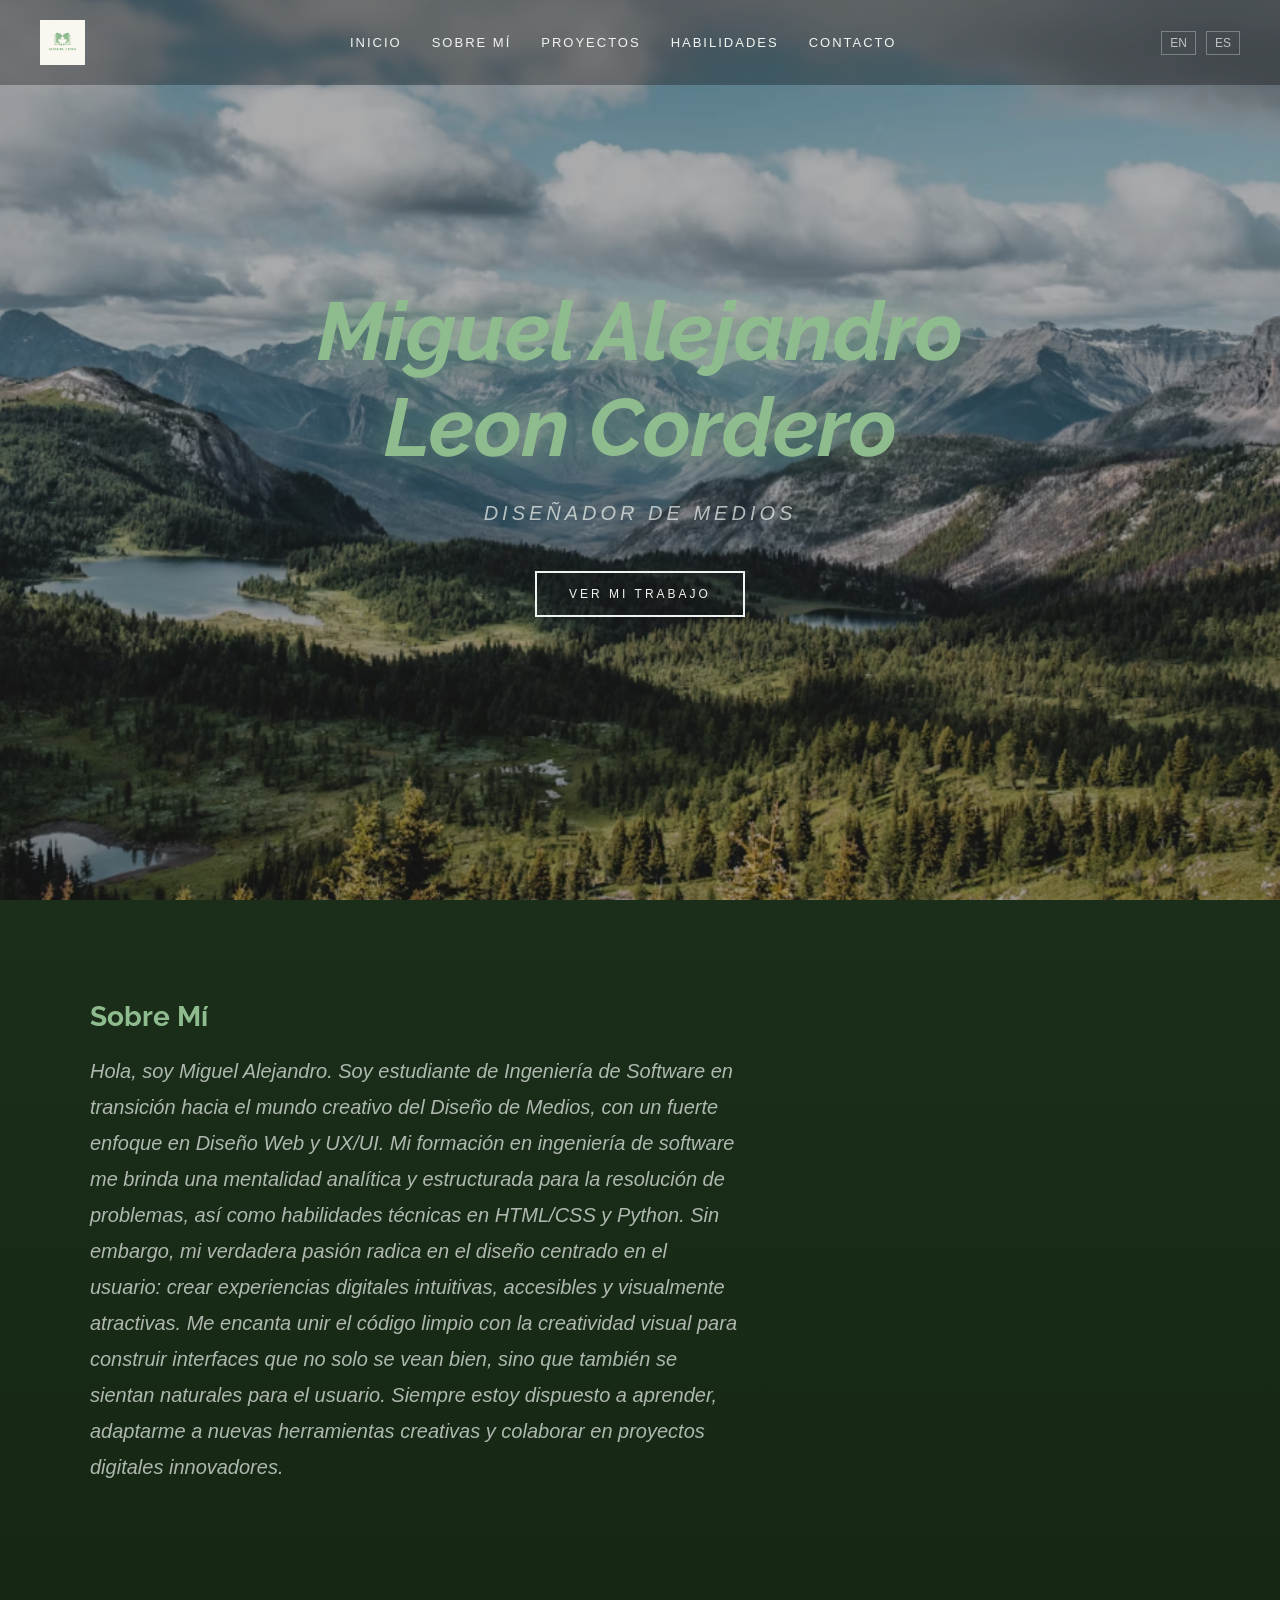
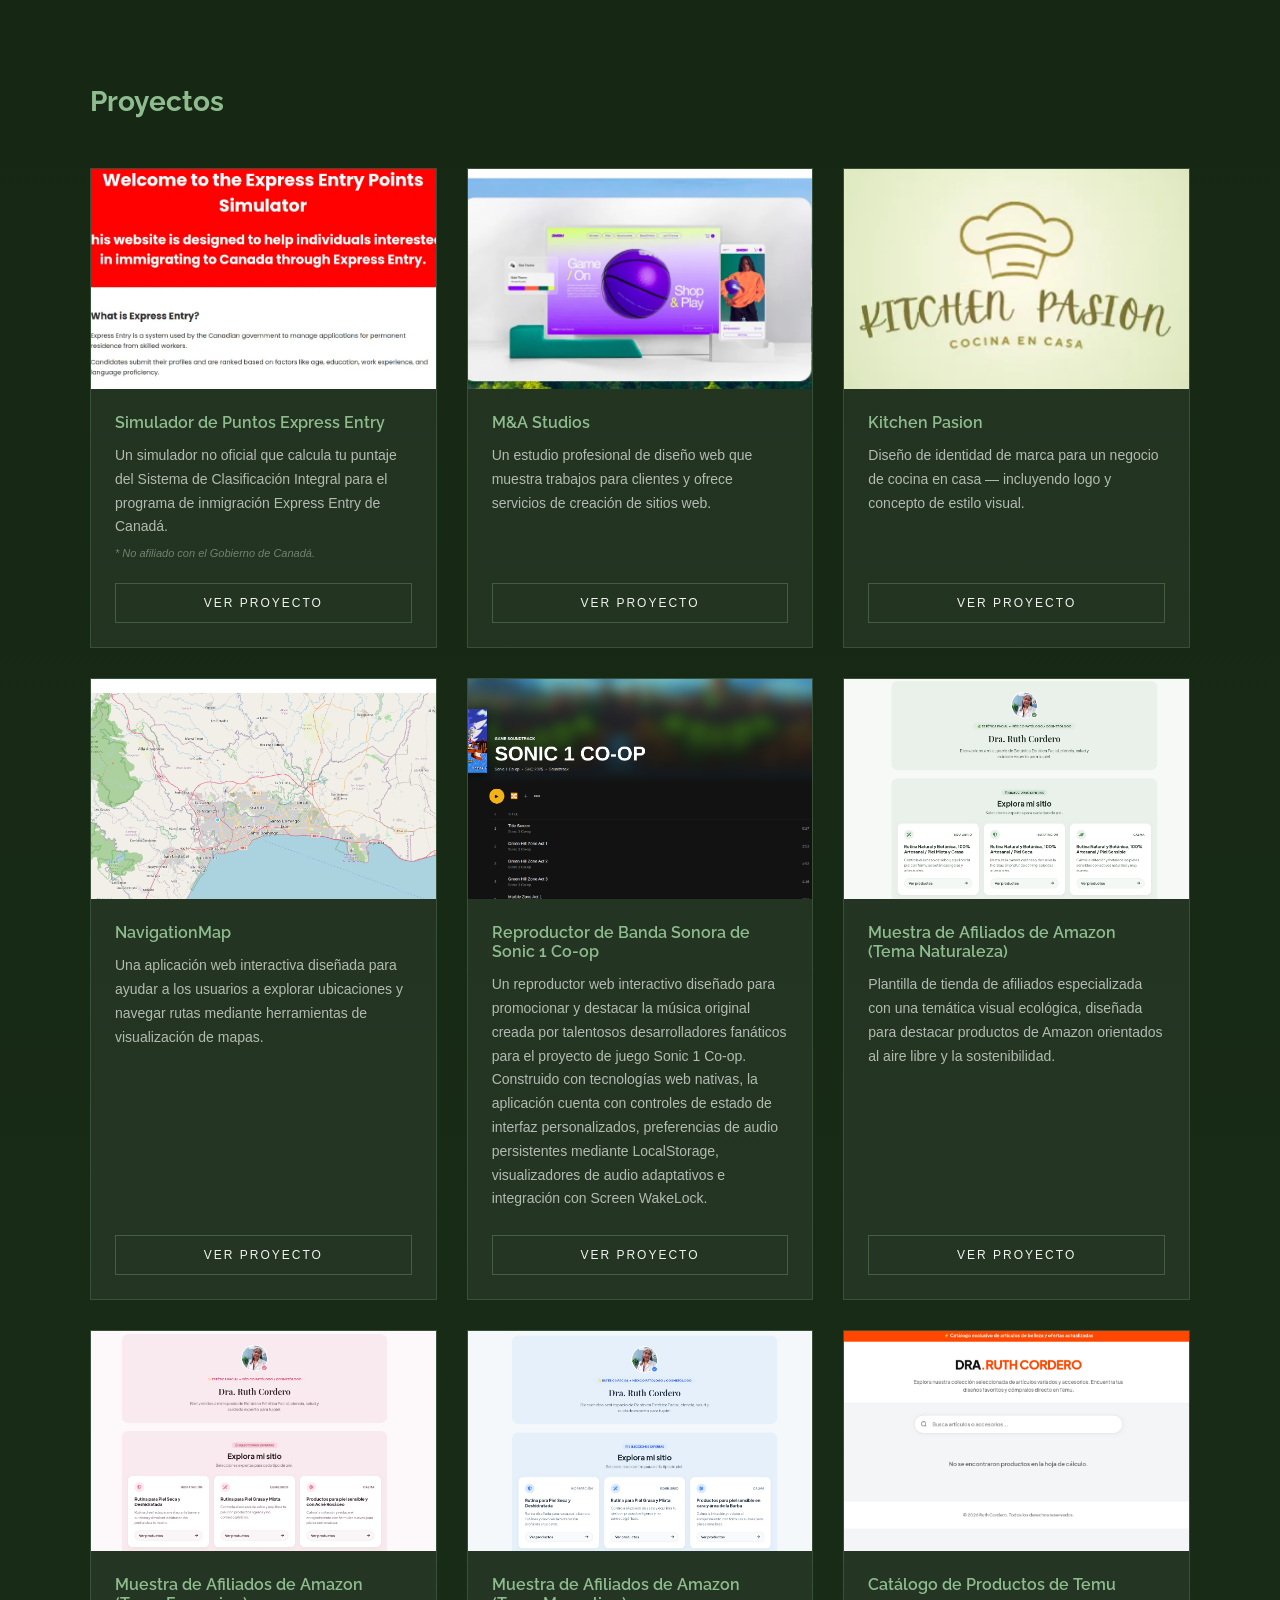
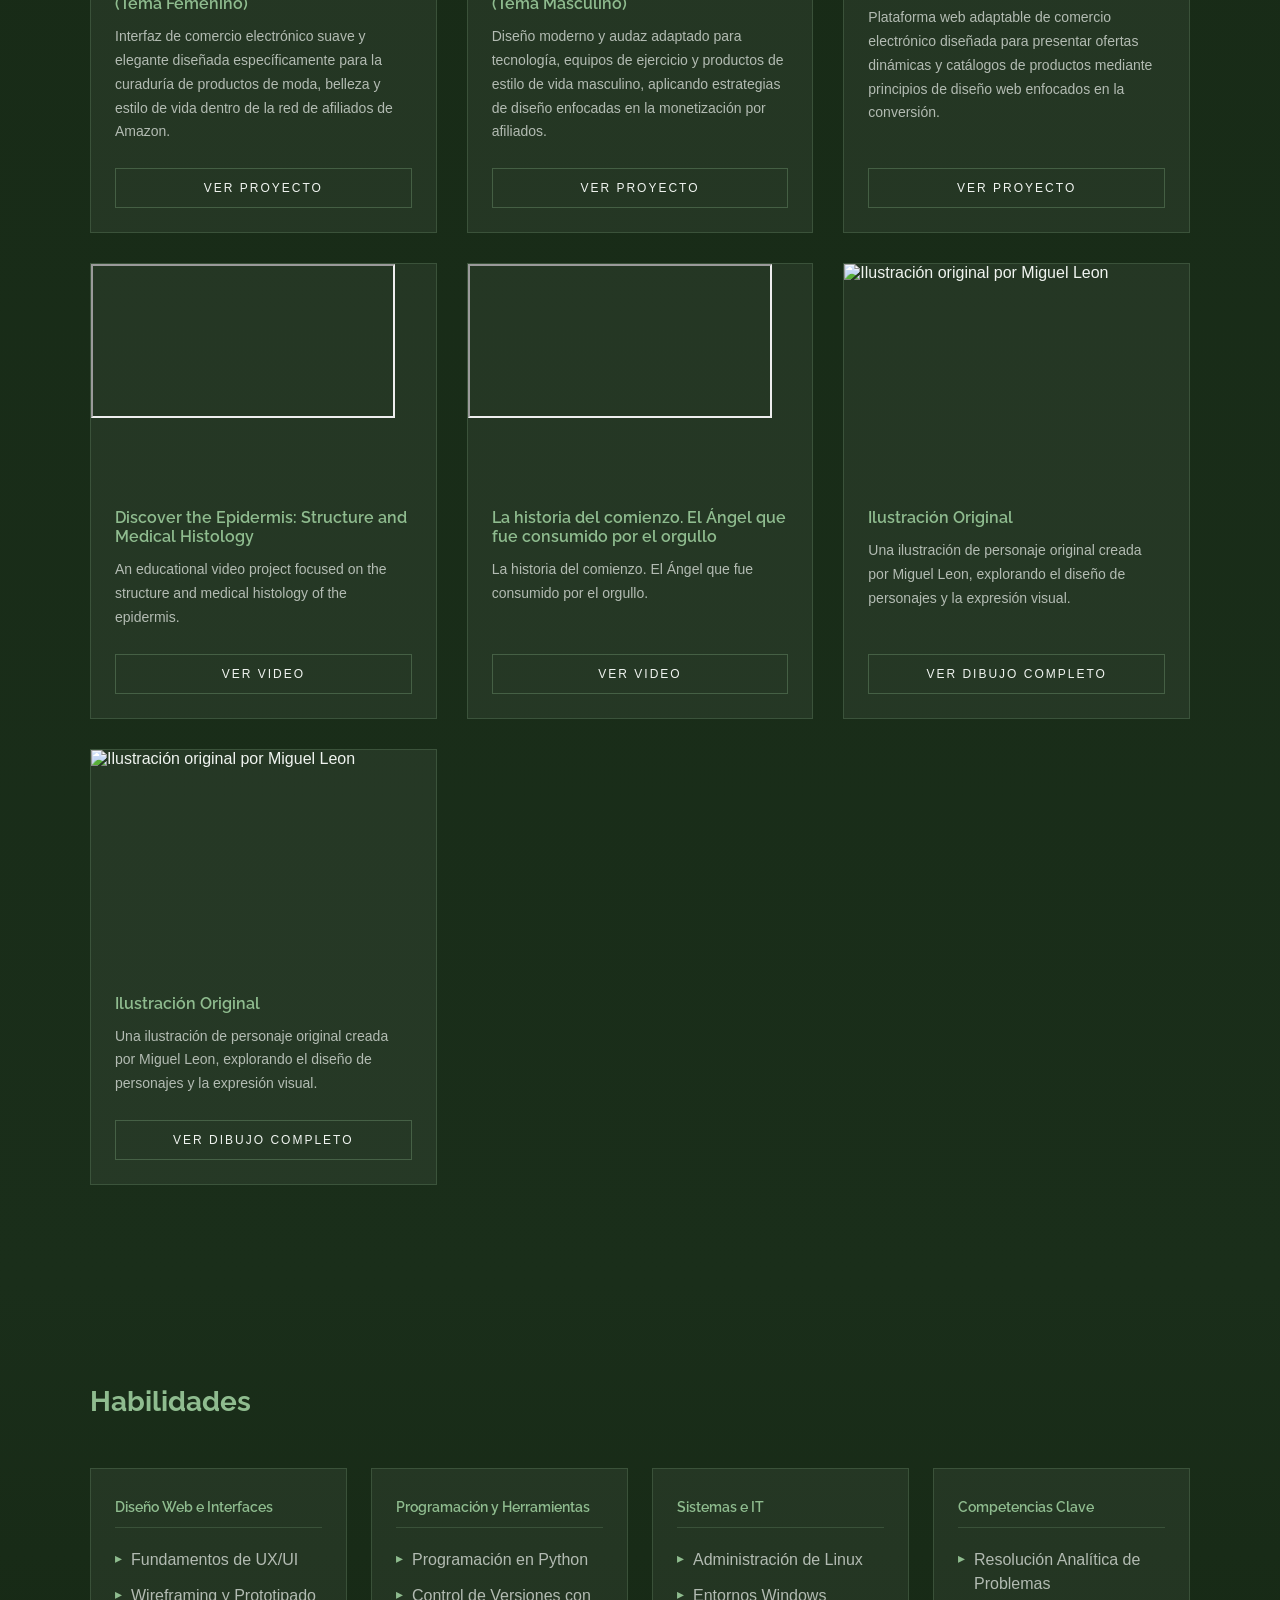
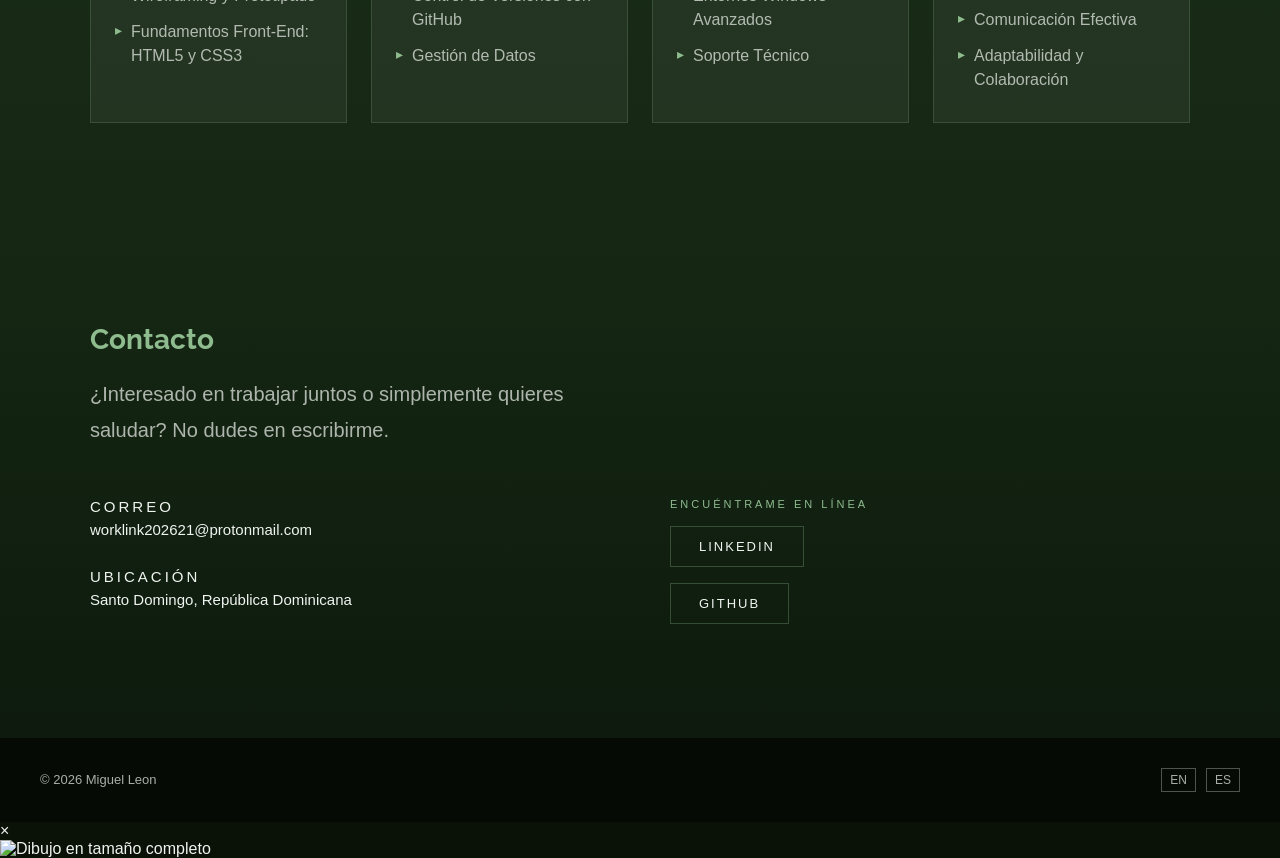
==== commit 20d3fef0: "Update index-es.html" ====
--- a/index-es.html
+++ b/index-es.html
@@ -6,9 +6,11 @@
     <title>Mi Portafolio - Miguel Alejandro Leon Cordero</title>
 
     <!-- Favicon - el logo en la ventana del navegador -->
-     <link rel="icon" type="image/png" href="assets/images/Logo-without-background.png">
+    <link rel="icon" type="image/png" href="assets/images/Logo-without-background.png">
+
     <!-- Google Font -->
     <link href="https://fonts.googleapis.com/css2?family=Raleway:wght@100;200;300;400;700&display=swap" rel="stylesheet">
+
     <!-- Conexión CSS -->
     <link rel="stylesheet" href="css/style.css">
 </head>
@@ -211,12 +213,6 @@
                                 LocalStorage, visualizadores de audio adaptativos e integración con Screen WakeLock.
                             </p>
                     
-                            <span class="project-disclaimer">
-                                * Proyecto fan promocional no comercial. Todos los derechos de la música,
-                                composiciones originales y propiedades intelectuales pertenecen a
-                                sus respectivos creadores y a SEGA.
-                            </span>
-                    
                         </div>
                     
                         <!-- Botón al fondo -->
@@ -315,6 +311,125 @@
                             target="_blank"
                             rel="noopener noreferrer">
                             Ver Proyecto
+                        </a>
+
+                    </div>
+
+                    <!-- Video Project 1 -->
+                    <div class="project-card">
+
+                        <div class="project-image video-wrapper">
+
+                            <iframe
+                                src="https://www.youtube.com/embed/bSrCyF3-EHQ"
+                                title="Discover the Epidermis: Structure and Medical Histology"
+                                loading="lazy"
+                                allow="accelerometer; autoplay; clipboard-write; encrypted-media; gyroscope; picture-in-picture; web-share"
+                                allowfullscreen>
+                            </iframe>
+
+                        </div>
+
+                        <div class="project-info">
+
+                            <h3>Discover the Epidermis: Structure and Medical Histology</h3>
+
+                            <p>
+                                An educational video project focused on the structure and medical
+                                histology of the epidermis.
+                            </p>
+
+                        </div>
+
+                        <a
+                            href="https://www.youtube.com/shorts/bSrCyF3-EHQ"
+                            class="project-link"
+                            target="_blank"
+                            rel="noopener noreferrer">
+
+                            Ver Video
+
+                        </a>
+
+                    </div>
+
+                    <!-- Video Project 2 -->
+                    <div class="project-card">
+
+                        <div class="project-image video-wrapper">
+
+                            <iframe
+                                src="https://www.youtube.com/embed/ZPqFxCT9E9s"
+                                title="La historia del comienzo. El Ángel que fue consumido por el orgullo"
+                                loading="lazy"
+                                allow="accelerometer; autoplay; clipboard-write; encrypted-media; gyroscope; picture-in-picture; web-share"
+                                allowfullscreen>
+                            </iframe>
+
+                        </div>
+
+                        <div class="project-info">
+
+                            <h3>La historia del comienzo. El Ángel que fue consumido por el orgullo</h3>
+
+                            <p>
+                                La historia del comienzo. El Ángel que fue consumido por el orgullo.
+                            </p>
+
+                        </div>
+
+                        <a
+                            href="https://www.youtube.com/watch?v=ZPqFxCT9E9s"
+                            class="project-link"
+                            target="_blank"
+                            rel="noopener noreferrer">
+
+                            Ver Video
+
+                        </a>
+
+                    </div>
+
+                    <!-- Drawing Project 1 -->
+                    <div class="project-card">
+
+                        <div class="project-image">
+                            <img src="assets/images/drawing-1.jpeg"
+                                alt="Ilustración original por Miguel Leon">
+                        </div>
+
+                        <div class="project-info">
+                            <h3>Ilustración Original</h3>
+                            <p>
+                                Una ilustración de personaje original creada por Miguel Leon,
+                                explorando el diseño de personajes y la expresión visual.
+                            </p>
+                        </div>
+
+                        <a href="javascript:void(0);" onclick="openModal('assets/images/drawing-1.jpeg')" class="project-link">
+                            Ver Dibujo Completo
+                        </a>
+
+                    </div>
+
+                    <!-- Drawing Project 2 -->
+                    <div class="project-card">
+
+                        <div class="project-image">
+                            <img src="assets/images/drawing-2.jpeg"
+                                alt="Ilustración original por Miguel Leon">
+                        </div>
+
+                        <div class="project-info">
+                            <h3>Ilustración Original</h3>
+                            <p>
+                                Una ilustración de personaje original creada por Miguel Leon,
+                                explorando el diseño de personajes y la expresión visual.
+                            </p>
+                        </div>
+
+                        <a href="javascript:void(0);" onclick="openModal('assets/images/drawing-2.jpeg')" class="project-link">
+                            Ver Dibujo Completo
                         </a>
 
                     </div>
@@ -434,5 +549,12 @@
         
     <!-- JavaScript -->
     <script src="JS/main.js"></script>
+
+    <!-- Full-Screen Image Modal Popup -->
+    <div id="drawingModal" class="drawing-modal">
+        <span class="close-modal" onclick="closeModal()">&times;</span>
+        <img class="modal-drawing-content" id="modalImage" alt="Dibujo en tamaño completo">
+    </div>
+
 </body>
 </html>
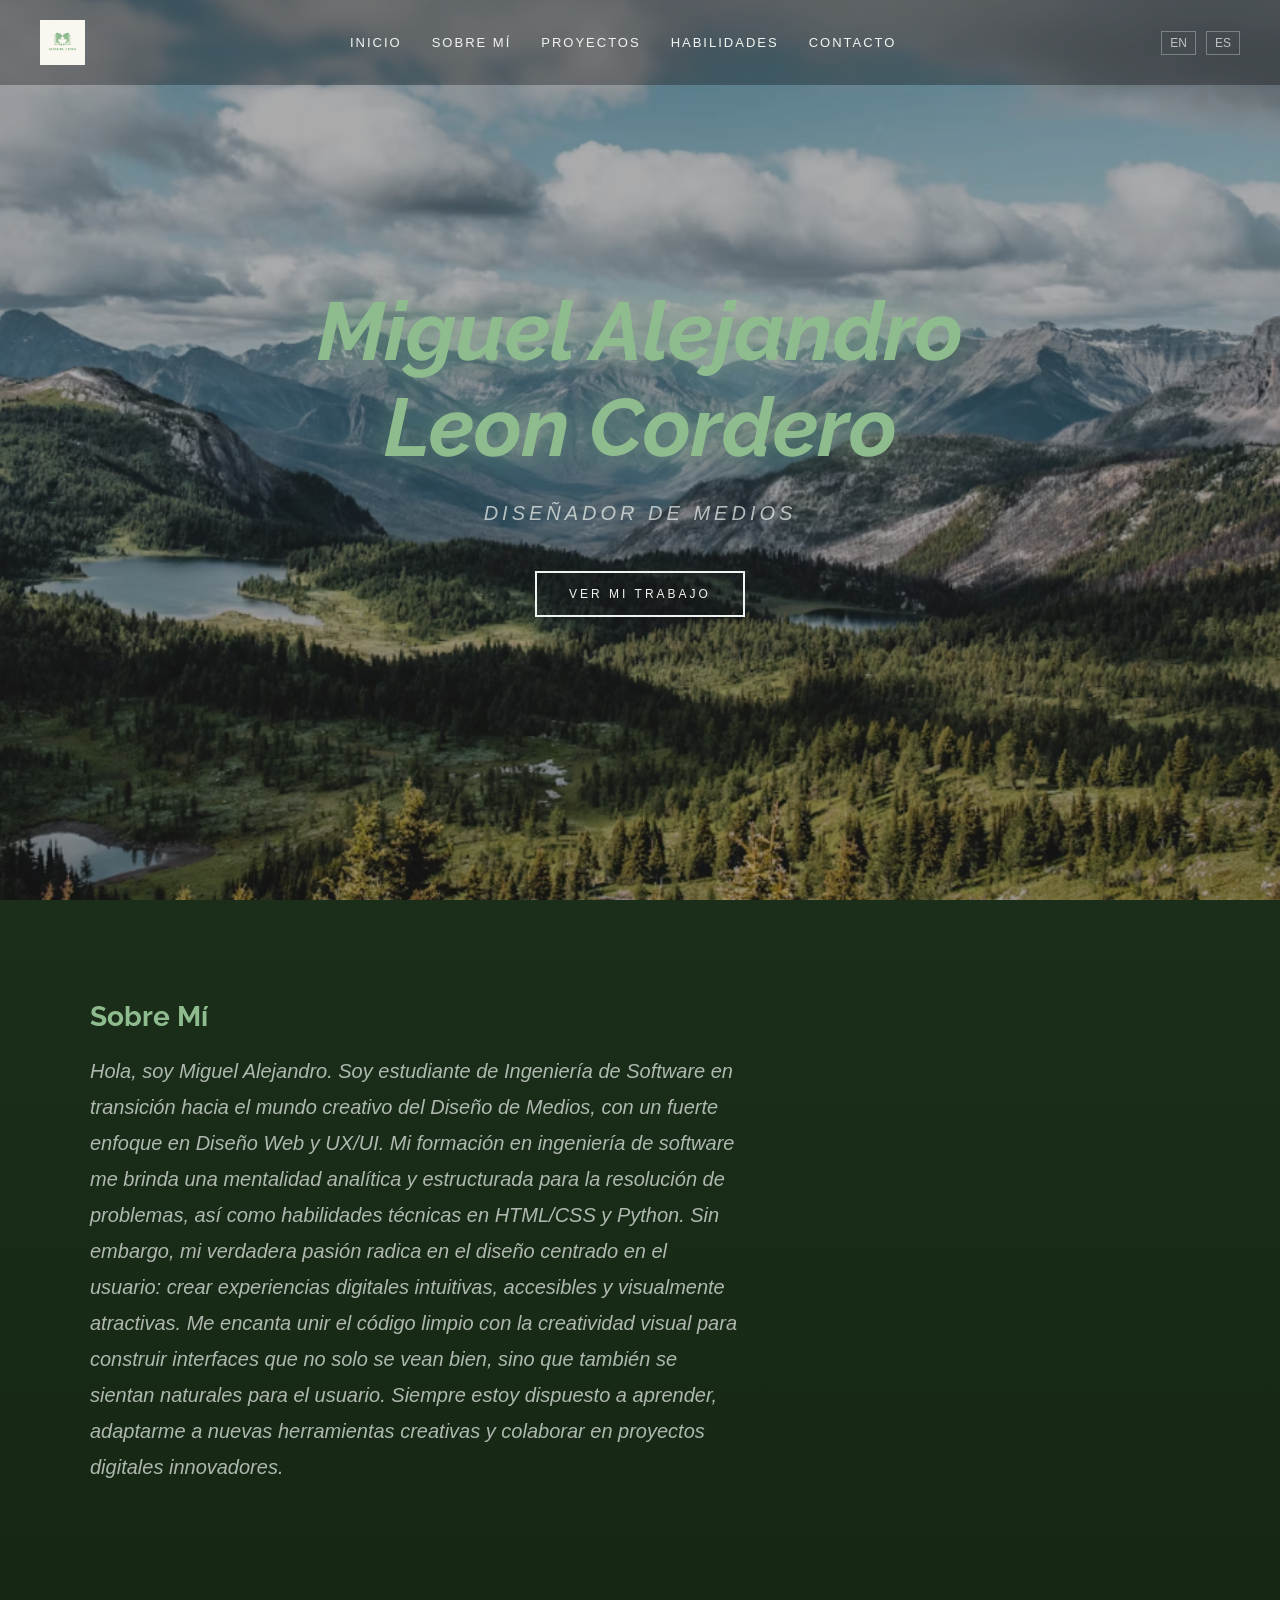
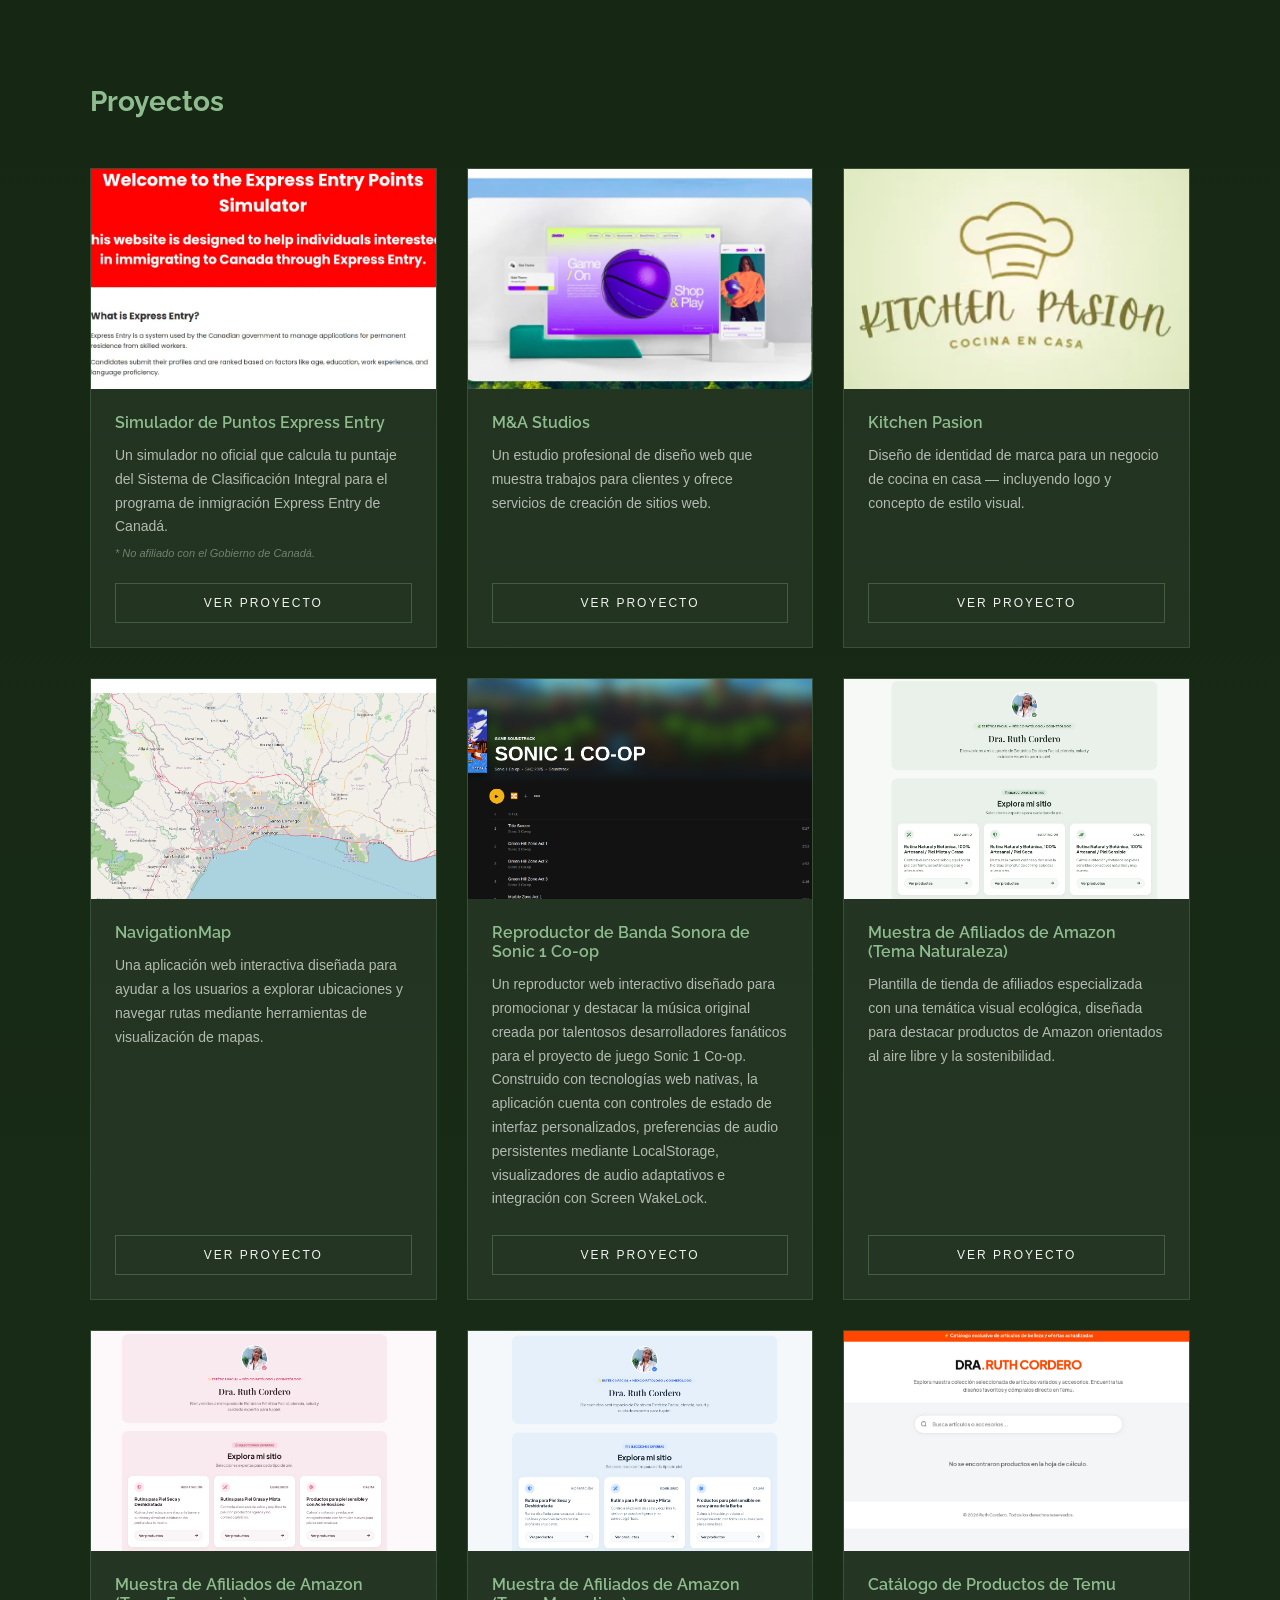
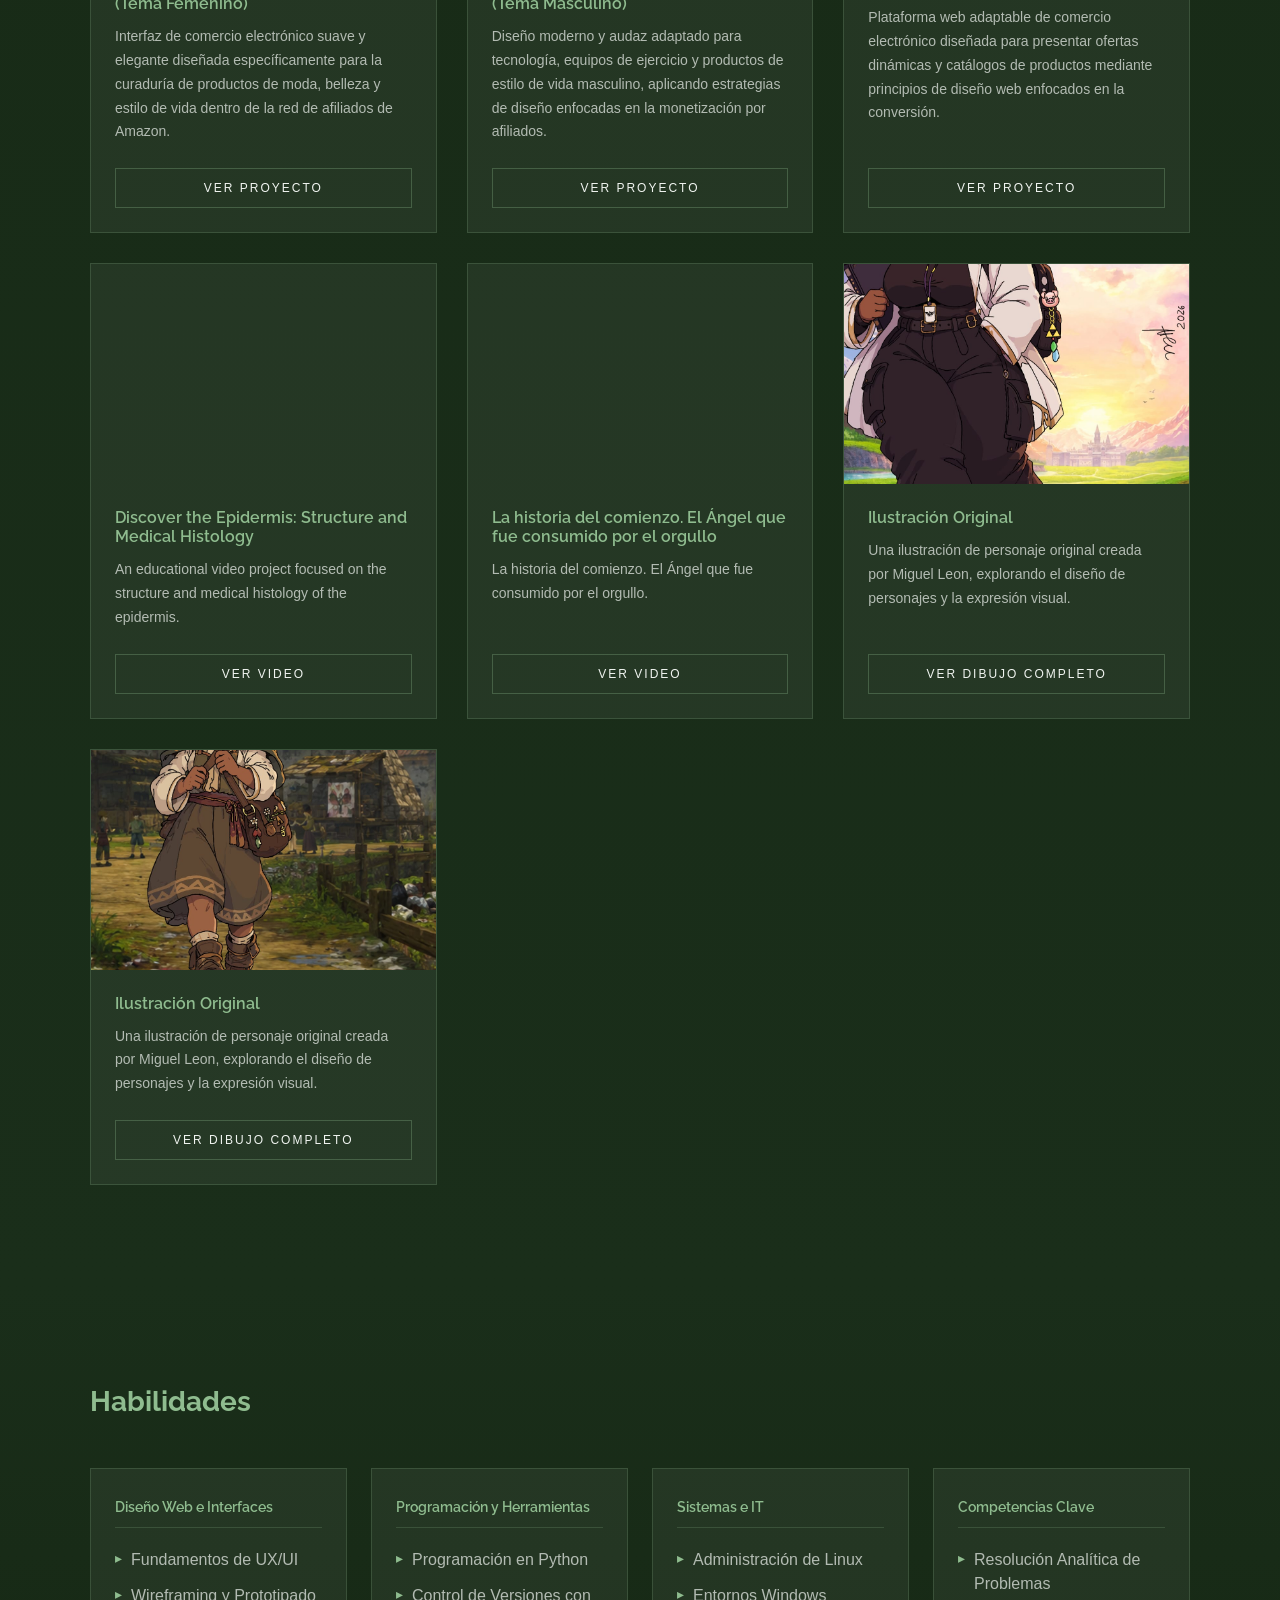
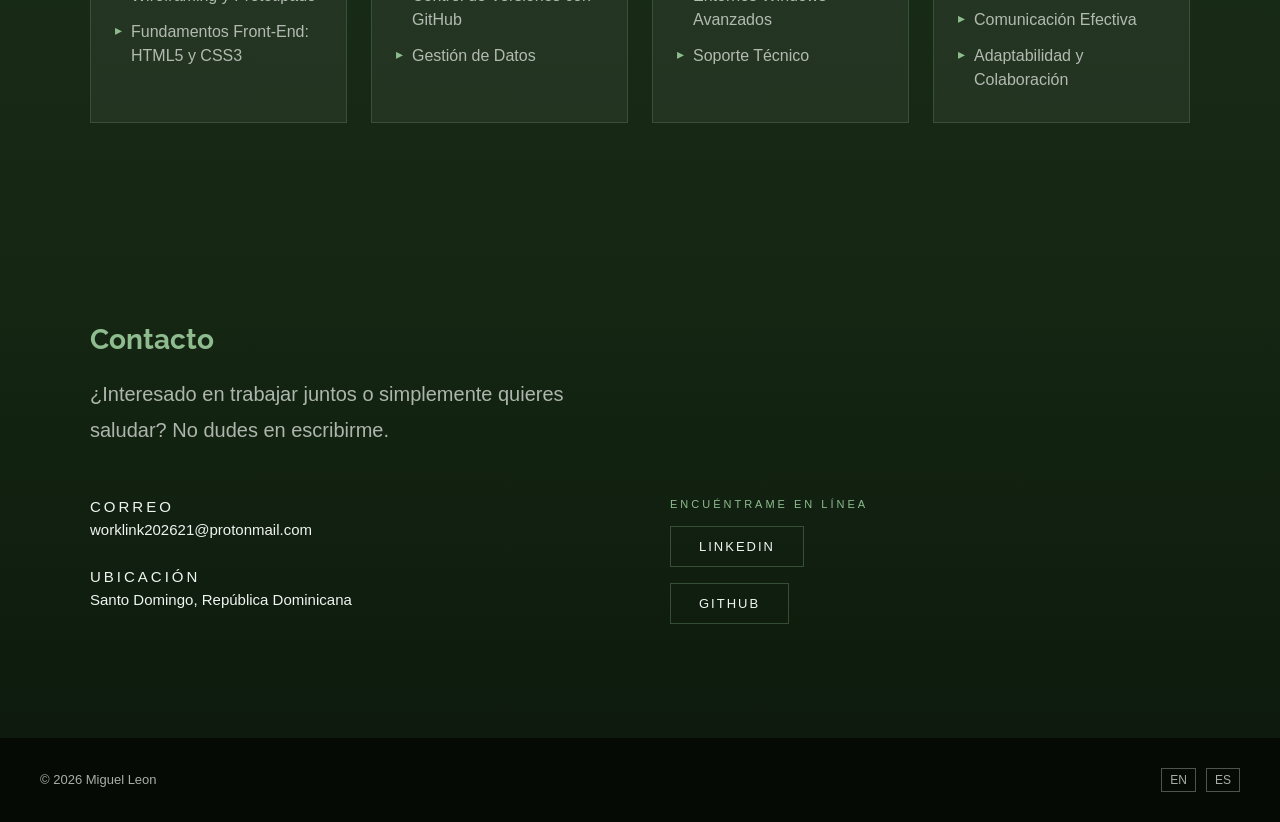
==== commit 166c077a: "Update index-es.html" ====
--- a/index-es.html
+++ b/index-es.html
@@ -4,6 +4,16 @@
     <meta charset="UTF-8">
     <meta name="viewport" content="width=device-width, initial-scale=1.0">
     <title>Mi Portafolio - Miguel Alejandro Leon Cordero</title>
+
+    <!-- Google tag (gtag.js) -->
+    <script async src="https://www.googletagmanager.com/gtag/js?id=G-HMZPZ18P73"></script>
+    <script>
+    window.dataLayer = window.dataLayer || [];
+    function gtag(){dataLayer.push(arguments);}
+    gtag('js', new Date());
+
+    gtag('config', 'G-HMZPZ18P73');
+    </script>
 
     <!-- Favicon - el logo en la ventana del navegador -->
     <link rel="icon" type="image/png" href="assets/images/Logo-without-background.png">
--- a/css/style.css
+++ b/css/style.css
@@ -10,13 +10,10 @@
     --color-text-light: #f0f4f0;
     --color-text-muted: rgba(240, 244, 240, 0.7);
     --color-accent: #8fbc8f;
-
     --font-pixel: 'Raleway', sans-serif;
     --font-body: 'Segoe UI', sans-serif;
-
     --section-padding: 80px 40px;
 }
-
 
 /* ================================
    RESET
@@ -26,15 +23,6 @@
     padding: 0;
     box-sizing: border-box;
 }
-
-
-/* Prevent images and media from
-   creating unexpected overflow */
-img {
-    max-width: 100%;
-    display: block;
-}
-
 
 /* ================================
    BODY
@@ -46,12 +34,10 @@
     background-color: #0a1208;
 }
 
-
 h1 {
     color: var(--color-accent);
     font-family: var(--font-pixel);
 }
-
 
 /* ================================
    HEADER
@@ -61,46 +47,27 @@
     top: 0;
     left: 0;
     right: 0;
-
     display: flex;
     justify-content: space-between;
     align-items: center;
-
     padding: 20px 40px;
-
     background: rgba(0, 0, 0, 0.3);
     backdrop-filter: blur(6px);
-
     z-index: 100;
 }
 
-
-/* Navigation */
 nav {
     display: flex;
     gap: 30px;
-
-    min-width: 0;
-}
-
+}
 
 nav a {
     color: var(--color-text-light);
     text-decoration: none;
-
     font-size: 13px;
     letter-spacing: 2px;
     text-transform: uppercase;
-
-    white-space: nowrap;
-}
-
-
-/* Logo */
-.logo {
-    min-width: 0;
-}
-
+}
 
 .logo img {
     height: 45px;
@@ -110,150 +77,111 @@
     mix-blend-mode: screen;
 }
 
-
-/* Language switch */
 .lang-switch {
     display: flex;
     gap: 10px;
-
-    flex-shrink: 0;
-}
-
+}
 
 .lang-switch a {
     color: var(--color-text-muted);
     text-decoration: none;
-
     font-size: 12px;
-
-    border: 1px solid rgba(255, 255, 255, 0.3);
-
+    border: 1px solid rgba(255,255,255,0.3);
     padding: 4px 8px;
 }
 
-
 /* ================================
    HERO SECTION
 ================================ */
 
-/* Removes general section padding
-   from the home section */
+/* FIX 1 — removes white border around hero
+   The general section rule adds padding to ALL sections
+   including home. This overrides it to zero */
 #home {
     padding: 0;
 }
 
-
 .hero {
     height: 100vh;
-
     background-image: url('../assets/images/hero-bg.webp');
     background-size: cover;
     background-position: center;
-
     position: relative;
     overflow: hidden;
-
     display: flex;
     align-items: center;
     justify-content: center;
 
+    /* FIX 2 — reduced from 0.4 to 0.15 so photo is brighter */
     background-color: rgba(0, 0, 0, 0.15);
     background-blend-mode: darken;
 }
 
-
-/* Dark overlay */
+/* FIX 3 — reduced overlay from 0.45 to 0.2 so photo shows more */
 .hero::before {
     content: '';
-
     position: absolute;
     top: 0;
     left: 0;
     right: 0;
     bottom: 0;
-
     background: rgba(0, 0, 0, 0.2);
-
     z-index: 1;
 }
 
-
-/* Hero content */
+/* FIX 4 — removed padding-top that was pushing content down
+   added width: 100% so centering works properly */
 .hero-content {
     position: relative;
     z-index: 2;
-
     text-align: center;
-
     width: 100%;
     max-width: 700px;
-
-    min-width: 0;
-}
-
+}
 
 .hero-content h1 {
     font-size: 82px;
     font-weight: 700;
     font-style: italic;
-
     color: var(--color-accent);
     font-family: var(--font-pixel);
-
     margin-bottom: 20px;
 
+    /* FIX 5 — glow color updated to match sage green accent */
     text-shadow: 0 0 30px rgba(143, 188, 143, 0.6);
 }
 
-
-/* Hero subtitle */
+/* FIX 6 — subtitle was inheriting max-width from section p
+   max-width: none removes that so it centers properly */
 .hero-content .hero-subtitle {
     font-size: 20px;
-
     color: var(--color-text-muted);
-
     letter-spacing: 4px;
     text-transform: uppercase;
-
     margin-bottom: 40px;
-
     display: block;
-
     text-align: center;
-
     width: 100%;
     max-width: none;
 }
 
-
-/* Primary button */
 .btn-primary {
     display: inline-block;
-
     padding: 14px 32px;
-
     border: 2px solid var(--color-text-light);
-
     color: var(--color-text-light);
     text-decoration: none;
-
     letter-spacing: 3px;
     text-transform: uppercase;
-
     font-size: 12px;
-
     transition: all 0.3s ease;
 }
-
 
 .btn-primary:hover {
     background: var(--color-accent);
-
     border-color: var(--color-accent);
-
     color: #000000;
 }
-
 
 /* ================================
    GENERAL SECTIONS
@@ -261,1012 +189,669 @@
 section {
     padding: 100px 40px;
 
+    /* FIX 7 — was missing semicolon at end */
     color: var(--color-text-light);
-
-    overflow: hidden;
-}
-
+}
 
 section h2 {
     font-family: var(--font-pixel);
-
     font-size: 28px;
     font-weight: 700;
-
     margin-bottom: 20px;
-
-    color: var(--color-accent);
-}
-
+    color: var(--color-accent);
+}
 
 section p {
     font-size: 20px;
-
     font-style: italic;
     line-height: 1.8;
-
     color: var(--color-text-muted);
-
     max-width: 650px;
-
-    overflow-wrap: break-word;
-}
-
+}
 
 /* ================================
    SECTION CONTENT CONTAINERS
-================================ */
-.about-content,
-.projects-content,
-.contact-content,
+   Shared rule — centers content in
+   about, projects and contact
+================================ */
+.about-content, 
+.projects-content, 
+.contact-content {
+    max-width: 1100px;
+    margin: 0 auto
+}
+
+/* ================================
+   ABOUT SECTION
+   FIX 8 — lightened all section backgrounds
+================================ */
+#about {
+    background: linear-gradient(180deg, #1a2e1a 0%, #162814 100%);
+}
+
+/* ================================
+   PROJECTS SECTION
+================================ */
+#projects {
+    background: linear-gradient(180deg, #162814 0%, #1a2e1a 100%);
+}
+
+/* ================================
+   FIX FOR VIDEO IFRAMES IN PROJECT CARDS
+================================ */
+.project-image.video-wrapper {
+    position: relative;
+    width: 100%;
+    height: 220px; /* Matches your .project-image height */
+    overflow: hidden;
+}
+
+.project-image.video-wrapper iframe {
+    position: absolute;
+    top: 0;
+    left: 0;
+    width: 100%;
+    height: 100%;
+    border: none;
+    object-fit: cover;
+}
+
+/* ================================
+   DRAWING PREVIEW MODAL
+================================ */
+.drawing-modal {
+    display: none; /* Hidden by default */
+    position: fixed;
+    z-index: 9999;
+    left: 0;
+    top: 0;
+    width: 100%;
+    height: 100%;
+    background-color: rgba(0, 0, 0, 0.9); /* Dark background */
+    justify-content: center;
+    align-items: center;
+    padding: 40px;
+}
+
+.modal-drawing-content {
+    max-width: 90%;
+    max-height: 90vh;
+    object-fit: contain; /* Shows the ENTIRE drawing without cropping */
+    border: 1px solid rgba(143, 188, 143, 0.3);
+}
+
+.close-modal {
+    position: absolute;
+    top: 20px;
+    right: 35px;
+    color: #f0f4f0;
+    font-size: 40px;
+    font-weight: 300;
+    cursor: pointer;
+    transition: color 0.3s ease;
+}
+
+.close-modal:hover {
+    color: var(--color-accent);
+}
+
+.modal-drawing-content {
+    max-width: 90%;
+    max-height: 90vh;
+    object-fit: contain;
+    border: 1px solid rgba(143, 188, 143, 0.3);
+    cursor: zoom-in;
+    transition: transform 0.1s ease; /* Makes zooming smooth */
+    transform: scale(1); /* Default zoom state */
+}
+
+/* ================================
+   SKILLS SECTION
+================================ */
+#skills {
+    background: linear-gradient(180deg, #1a2e1a 0%, #162814 100%);
+}
+
+/* ================================
+   CONTACT SECTION
+================================ */
+#contact {
+    background: linear-gradient(180deg, #162814 0%, #0d1a0d 100%);
+}
+
+/* ================================
+   FOOTER
+   FIX 9 — "40 px" had a space, making it invalid
+   Changed to "40px" which is correct
+================================ */
+footer {
+    background-color: #050a05;
+    padding: 30px 40px;
+    display: flex;
+    justify-content: space-between;
+    align-items: center;
+    color: var(--color-text-muted);
+    font-size: 13px;
+}
+
+/* ================================
+   SKILLS SECTION
+================================ */
+
+/* Center the section content */
 .skills-content {
-
-    width: 100%;
     max-width: 1100px;
-
     margin: 0 auto;
-
-    min-width: 0;
-}
-
-
-/* ================================
-   ABOUT SECTION
-================================ */
-#about {
-    background: linear-gradient(
-        180deg,
-        #1a2e1a 0%,
-        #162814 100%
-    );
-}
-
+}
+
+/* Grid - 4 columns on desktop */
+.skills-grid {
+    display: grid;
+    grid-template-columns: repeat(4, 1fr);
+    gap: 24px;
+    margin-top: 50px;
+}
+
+/* Each card */
+.skill-card {
+    /* Dark background with slight transparency */
+    background: rgba(255, 255, 255, 0.05);
+
+    /* Subtle green border */
+    border: 1px solid rgba(143, 188, 143, 0.2);
+
+    /* Inner spacing */
+    padding: 30px 24px;
+
+    /* Smooth hover animation */
+    transition: all 0.3s ease;
+}
+
+/* Card title */
+.skill-card h3 {
+    font-family: var(--font-pixel);
+    font-size: 14px;
+    font-weight: 600;
+    color: var(--color-accent);
+    margin-bottom: 20px;
+
+    /* Line under the title */
+    padding-bottom: 12px;
+    border-bottom: 1px solid rgba(143, 188, 143, 0.2);
+}
+
+/* The bullet list */
+.skill-card ul {
+    /* Remove default bullet style */
+    list-style: none;
+
+    /* Stack items vertically */
+    display: flex;
+    flex-direction: column;
+    gap: 12px;
+}
+
+/* Each bullet point */
+.skill-card li {
+    font-size: 16px;
+    color: var(--color-text-muted);
+    line-height: 1.5;
+
+    /* Custom bullet - a small green dot */
+    padding-left: 16px;
+    position: relative;
+}
+
+/* The custom green dot before each item */
+.skill-card li::before {
+    content: '▸';
+    position: absolute;
+    left: 0;
+    color: var(--color-accent);
+    font-size: 14px;
+}
+
+/* Hover effect on card */
+.skill-card:hover {
+    background: rgba(143, 188, 143, 0.08);
+    border-color: rgba(143, 188, 143, 0.5);
+
+    /* Lift the card slightly */
+    transform: translateY(-4px);
+}
+
+/* ================================
+   CONTACT SECTION
+================================ */
+.contact-intro {
+    margin-top: 16px;
+    margin-bottom: 50px;
+    font-style: normal;
+    max-width: 500px;
+}
+
+/* Two column layout */
+.contact-grid {
+    display: grid;
+    grid-template-columns: 1fr 1fr;
+    gap: 60px;
+}
+
+/* Each info row */
+.contact-item {
+    display: flex;
+    flex-direction: column;
+    gap: 6px;
+    margin-bottom: 30px;
+}
+
+/* Labels like "Email" and "Location" */
+.contact-label {
+    font-size: 11px;
+    letter-spacing: 3px;
+    text-transform: uppercase;
+    color: var(--color-accent);
+}
+
+/* Email and location text */
+.contact-item a,
+.contact-item span {
+    font-size: 15px;
+    color: var(--color-text-light);
+    text-decoration: none;
+}
+
+/* Underline on email hover */
+.contact-item a:hover {
+    color: var(--color-accent);
+}
+
+/* Social links stracked vertically*/
+.contact-social {
+    display: flex;
+    flex-direction: column;
+    gap: 16px;
+}
+
+/* Each social button */
+.social-link {
+    display: inline-block;
+    padding: 12px 28px;
+    border: 1px solid rgba(143, 188, 143, 0.3);
+    color: var(--color-text-light);
+    text-decoration: none;
+    letter-spacing: 2px;
+    text-transform: uppercase;
+    font-size: 13px;
+    transition: all 0.3s ease;
+    width: fit-content;
+}
+
+.social-link:hover {
+    background: rgba(143, 188, 143, 0.1);
+    border-color: var(--color-accent);
+    color: var(--color-accent);
+}
 
 /* ================================
    PROJECTS SECTION
 ================================ */
-#projects {
-    background: linear-gradient(
-        180deg,
-        #162814 0%,
-        #1a2e1a 100%
-    );
-}
-
-
-/* ================================
-   SKILLS SECTION
-================================ */
-#skills {
-    background: linear-gradient(
-        180deg,
-        #1a2e1a 0%,
-        #162814 100%
-    );
-}
-
-
-/* ================================
-   CONTACT SECTION
-================================ */
-#contact {
-    background: linear-gradient(
-        180deg,
-        #162814 0%,
-        #0d1a0d 100%
-    );
-}
-
-
-/* ================================
-   PROJECTS GRID
-================================ */
-
-/*
-   IMPORTANT FIX:
-
-   minmax(0, 1fr) prevents long English
-   text from forcing one grid column
-   to become wider than the others.
-*/
+
+/* Two column grid - same feel as skills */
 .projects-grid {
     display: grid;
-
-    grid-template-columns:
-        repeat(3, minmax(0, 1fr));
-
+    grid-template-columns: repeat(3, 1fr);
     gap: 30px;
-
     margin-top: 50px;
-
-    width: 100%;
-    min-width: 0;
-}
-
-
-/* ================================
-   PROJECT CARD
-================================ */
+}
+
+/* Each card */
 .project-card {
+    /* Smae card style as skills */
     background: rgba(255, 255, 255, 0.05);
-
     border: 1px solid rgba(143, 188, 143, 0.2);
 
+    /* Stack image, info, button vertically */
     display: flex;
     flex-direction: column;
 
-    /*
-       Prevent card content from
-       forcing the grid wider.
-    */
-    min-width: 0;
-    width: 100%;
-
+    /* Smooth hover*/
     transition: all 0.3s ease;
 }
 
-
-/* ================================
-   PROJECT IMAGE
-================================ */
+/* Image container - fixed height so bot are indentical */
 .project-image {
     width: 100%;
     height: 220px;
-
     overflow: hidden;
-
-    flex-shrink: 0;
-}
-
-
+}
+
+/* The actual image fills the container */
 .project-image img {
     width: 100%;
     height: 100%;
 
+    /* Crops image to fill without stretching */
     object-fit: cover;
 
+    /* Smooth zoom on hover */
     transition: transform 0.4s ease;
 }
 
-
-/* Image hover zoom */
+/* Zoom image slightly when card is hovered */
 .project-card:hover .project-image img {
     transform: scale(1.05);
 }
 
-
-/* ================================
-   PROJECT INFORMATION
-================================ */
+/* Text area inside card */
 .project-info {
     padding: 24px 24px 0 24px;
-
     flex: 1;
-
-    min-width: 0;
-}
-
-
+}
+
+/* Prject title */
 .project-info h3 {
     font-family: var(--font-pixel);
-
     font-size: 16px;
     font-weight: 600;
-
-    color: var(--color-accent);
-
+    color: var(--color-accent);
     margin-bottom: 12px;
-
-    /*
-       Allows long English titles
-       to wrap instead of expanding
-       the card.
-    */
-    overflow-wrap: break-word;
-}
-
-
+}
+
+/* Project description */
 .project-info p {
     font-size: 14px;
-
     color: var(--color-text-muted);
-
     line-height: 1.7;
-
     font-style: normal;
-
     max-width: none;
-
-    /*
-       Important for English text.
-    */
-    overflow-wrap: break-word;
-}
-
-
-/* Disclaimer */
+}
+
+/* Disclaimer text */
 .project-disclaimer {
     display: block;
-
     font-size: 11px;
-
     color: rgba(240, 244, 240, 0.4);
-
     margin-top: 8px;
-
     font-style: italic;
-
-    overflow-wrap: break-word;
-}
-
-
-/* ================================
-   PROJECT BUTTON
-================================ */
+}
+
+/* View Project button - sits at bottom of card */
 .project-link {
     display: block;
-
     margin: 24px;
-
     padding: 12px;
-
     text-align: center;
-
     border: 1px solid rgba(143, 188, 143, 0.3);
-
     color: var(--color-text-light);
-
     text-decoration: none;
-
     letter-spacing: 2px;
     text-transform: uppercase;
-
     font-size: 12px;
-
     transition: all 0.3s ease;
-
-    /*
-       Prevent long text from
-       breaking the button.
-    */
-    white-space: nowrap;
-
-    flex-shrink: 0;
-}
-
+}
 
 .project-link:hover {
     background: rgba(143, 188, 143, 0.1);
-
     border-color: var(--color-accent);
-
-    color: var(--color-accent);
-}
-
-
-/* Card hover */
+    color: var(--color-accent);
+}
+
+/* Card hover lift */
 .project-card:hover {
     border-color: rgba(143, 188, 143, 0.5);
-
     transform: translateY(-4px);
 }
 
-
-/* ================================
-   SKILLS SECTION
-================================ */
-
-/*
-   Four equal columns.
-
-   minmax(0, 1fr) prevents long
-   English skill names from
-   breaking the layout.
-*/
-.skills-grid {
-    display: grid;
-
-    grid-template-columns:
-        repeat(4, minmax(0, 1fr));
-
-    gap: 24px;
-
-    margin-top: 50px;
-
-    width: 100%;
-    min-width: 0;
-}
-
-
-/* ================================
-   SKILL CARD
-================================ */
-.skill-card {
-    background: rgba(255, 255, 255, 0.05);
-
-    border: 1px solid rgba(143, 188, 143, 0.2);
-
-    padding: 30px 24px;
-
-    min-width: 0;
-    width: 100%;
-
-    transition: all 0.3s ease;
-}
-
-
-/* Skill title */
-.skill-card h3 {
-    font-family: var(--font-pixel);
-
-    font-size: 14px;
-    font-weight: 600;
-
-    color: var(--color-accent);
-
-    margin-bottom: 20px;
-
-    padding-bottom: 12px;
-
-    border-bottom:
-        1px solid rgba(143, 188, 143, 0.2);
-
-    /*
-       Allows titles to wrap naturally.
-    */
-    overflow-wrap: break-word;
-}
-
-
-/* Skill list */
-.skill-card ul {
-    list-style: none;
-
-    display: flex;
-    flex-direction: column;
-
-    gap: 12px;
-
-    min-width: 0;
-}
-
-
-/* Skill item */
-.skill-card li {
-    font-size: 16px;
-
-    color: var(--color-text-muted);
-
-    line-height: 1.5;
-
-    padding-left: 16px;
-
-    position: relative;
-
-    /*
-       Important for long English
-       phrases.
-    */
-    overflow-wrap: break-word;
-}
-
-
-/* Custom bullet */
-.skill-card li::before {
-    content: '▸';
-
-    position: absolute;
-
-    left: 0;
-
-    color: var(--color-accent);
-
-    font-size: 14px;
-}
-
-
-/* Skill card hover */
-.skill-card:hover {
-    background: rgba(143, 188, 143, 0.08);
-
-    border-color: rgba(143, 188, 143, 0.5);
-
-    transform: translateY(-4px);
-}
-
-
-/* ================================
-   CONTACT SECTION
-================================ */
-.contact-intro {
-    margin-top: 16px;
-    margin-bottom: 50px;
-
-    font-style: normal;
-
-    max-width: 500px;
-}
-
-
-/* Contact grid */
-.contact-grid {
-    display: grid;
-
-    grid-template-columns:
-        repeat(2, minmax(0, 1fr));
-
-    gap: 60px;
-
-    min-width: 0;
-}
-
-
-/* Contact item */
-.contact-item {
-    display: flex;
-
-    flex-direction: column;
-
-    gap: 6px;
-
-    margin-bottom: 30px;
-
-    min-width: 0;
-}
-
-
-/* Labels */
-.contact-label {
-    font-size: 11px;
-
-    letter-spacing: 3px;
-
-    text-transform: uppercase;
-
-    color: var(--color-accent);
-}
-
-
-/* Email and location */
-.contact-item a,
-.contact-item span {
-    font-size: 15px;
-
-    color: var(--color-text-light);
-
-    text-decoration: none;
-
-    overflow-wrap: break-word;
-}
-
-
-/* Email hover */
-.contact-item a:hover {
-    color: var(--color-accent);
-}
-
-
-/* ================================
-   SOCIAL LINKS
-================================ */
-.contact-social {
-    display: flex;
-
-    flex-direction: column;
-
-    gap: 16px;
-
-    min-width: 0;
-}
-
-
-/* Social button */
-.social-link {
-    display: inline-block;
-
-    padding: 12px 28px;
-
-    border: 1px solid rgba(143, 188, 143, 0.3);
-
-    color: var(--color-text-light);
-
-    text-decoration: none;
-
-    letter-spacing: 2px;
-
-    text-transform: uppercase;
-
-    font-size: 13px;
-
-    transition: all 0.3s ease;
-
-    width: fit-content;
-
-    max-width: 100%;
-}
-
-
-.social-link:hover {
-    background: rgba(143, 188, 143, 0.1);
-
-    border-color: var(--color-accent);
-
-    color: var(--color-accent);
-}
-
-
 /* ================================
    PAGE LOADER
 ================================ */
+
+/* Full screen overlay */
 .page-loader {
     position: fixed;
-
     top: 0;
     left: 0;
-
     width: 100%;
     height: 100%;
 
+    /* Same dark green as your site */
     background: #0a1208;
 
+    /* Sit above absolutely everything */
     z-index: 9999;
 
-    display: flex;
-
+    /* Center the content */
+    display: flex;
     align-items: center;
     justify-content: center;
 
-    transition:
-        opacity 0.8s ease,
-        visibility 0.8s ease;
-}
-
-
-/* Hidden loader */
+    /* Fade out transition */
+    transition: opacity 0.8s ease, visibility 0.8s ease;
+}
+
+/* When JavaScript adds the "hidden" class */
 .page-loader.hidden {
     opacity: 0;
-
     visibility: hidden;
 }
 
-
-/* Loader content */
+/* Content inside loader */
 .loader-content {
     text-align: center;
 }
 
-
-/* Loader name */
+/* Your name on the loader */
 .loader-name {
     font-family: var(--font-pixel);
-
     font-size: 24px;
     font-weight: 300;
-
-    color: var(--color-accent);
-
+    color: var(--color-accent);
     letter-spacing: 4px;
-
     margin-bottom: 30px;
-
     font-style: italic;
 
-    animation:
-        fadeInUp 0.8s ease forwards;
-}
-
-
-/* Loading bar */
+    /* Fade in animation */
+    animation: fadeInUp 0.8s ease forwards;
+}
+
+/* The loading bar container */
 .loader-bar {
     width: 200px;
     height: 2px;
-
     background: rgba(143, 188, 143, 0.2);
-
     margin: 0 auto;
-
     overflow: hidden;
 }
 
-
-/* Progress */
+/* The animated progress bar */
 .loader-progress {
     height: 100%;
-
     background: var(--color-accent);
-
     width: 0%;
 
-    animation:
-        loadProgress 1.2s ease forwards;
-}
-
-
-/* Fade in */
+    /* Grows from 0 to 100% over 1.2 seconds */
+    animation: loadProgress 1.2s ease forwards;
+}
+
+/* Fade in from below animation */
 @keyframes fadeInUp {
-
     from {
         opacity: 0;
-
-        transform:
-            translateY(20px);
+        transform: translateY(20px);
     }
 
     to {
         opacity: 1;
-
-        transform:
-            translateY(0);
-    }
-}
-
-
-/* Progress animation */
+        transform: translateY(0);
+    }
+}
+
+/* Progress bar grows */
 @keyframes loadProgress {
-
-    from {
-        width: 0%;
-    }
-
-    to {
-        width: 100%;
-    }
-}
-
+    from { width: 0%; }
+    to { width: 100%; }
+}
 
 /* ================================
    HAMBURGER BUTTON
+   Hidden on desktop, shown on mobile
 ================================ */
 .hamburger {
+    /* Hidden on desktop */
     display: none;
 
+    /* Remove default button styles  */
     background: none;
-
     border: none;
-
     cursor: pointer;
 
+    /* Stack the three lines vertically */
     flex-direction: column;
-
     gap: 5px;
-
     padding: 4px;
 }
 
-
-/* Hamburger lines */
+/* Each line of the hamburger */
 .hamburger span {
     display: block;
-
     width: 25px;
     height: 2px;
-
-    background:
-        var(--color-text-light);
-
-    transition:
-        all 0.3s ease;
-}
-
-
-/* Open menu - first line */
+    background: var(--color-text-light);
+
+    /* Smooth animation when transforming to X */
+    transition: all 0.3s ease;
+}
+
+/* When menu is open - top line rotates to form X */
 .hamburger.active span:nth-child(1) {
-    transform:
-        translateY(7px)
-        rotate(45deg);
-}
-
-
-/* Open menu - middle line */
+    transform: translateY(7px) rotate(45deg);
+}
+
+/* When menu is open - middle line disappears */
 .hamburger.active span:nth-child(2) {
     opacity: 0;
 }
 
-
-/* Open menu - bottom line */
+/* When menu is open - bottom line rotates to form X */
 .hamburger.active span:nth-child(3) {
-    transform:
-        translateY(-7px)
-        rotate(-45deg);
-}
-
-
-/* ================================
-   LARGE TABLET
-   max 1000px
-================================ */
-@media (max-width: 1000px) {
-
-    /*
-       Projects become 2 columns
-       before they become too narrow.
-    */
-    .projects-grid {
-        grid-template-columns:
-            repeat(2, minmax(0, 1fr));
-    }
-
-
-    /*
-       Skills become 2 columns.
-    */
-    .skills-grid {
-        grid-template-columns:
-            repeat(2, minmax(0, 1fr));
-    }
-
-
-    .hero-content h1 {
-        font-size: 64px;
-    }
-}
-
-
-/* ================================
-   TABLET
-   max 768px
+    transform: translateY(-7px) rotate(-45deg);
+}
+
+/* ================================
+   TABLET — max 768px
 ================================ */
 @media (max-width: 768px) {
 
-    /* ============================
-       HEADER
-    ============================ */
-
+    /* HEADER */
     header {
         padding: 16px 24px;
     }
 
-
-    /* Hide navigation */
+    /* Hide nav links by default on mobile */
     nav {
         display: none;
-
         position: fixed;
-
         top: 0;
         left: 0;
-
         width: 100%;
         height: 100vh;
-
-        background:
-            rgba(10, 18, 8, 0.97);
-
+        background: rgba(10, 18, 8, 0.97);
         flex-direction: column;
-
         align-items: center;
         justify-content: center;
-
         gap: 40px;
-
         z-index: 200;
     }
 
-
-    /* Show navigation */
+    /* Show nav when hamburger is clicked */
     nav.open {
         display: flex;
     }
 
-
-    /* Mobile navigation links */
+    /* Bigger links inside mobile menu */
     nav a {
         font-size: 18px;
-
         letter-spacing: 4px;
     }
 
-
-    /* Show hamburger */
+    /* Show hamburger button */
     .hamburger {
         display: flex;
-
         z-index: 300;
     }
 
-
-    /* Hide language switch */
+    /* Hide lang switch on mobile header */
     header .lang-switch {
         display: none;
     }
 
-
-    /* ============================
-       HERO
-    ============================ */
-
+    /* HERO */
     .hero-content h1 {
         font-size: 36px;
     }
 
-
-    .hero-content .hero-subtitle {
+    .hero-subtitle {
         font-size: 11px;
-
         letter-spacing: 2px;
     }
 
-
-    /* ============================
-       SECTIONS
-    ============================ */
-
+    /* SECTION */
     section {
         padding: 70px 24px;
     }
 
-
     section h2 {
         font-size: 20px;
     }
 
-
-    /* ============================
-       PROJECTS
-    ============================ */
-
+    /* PROJECTS - 1 column on tablet */
     .projects-grid {
         grid-template-columns: 1fr;
-
-        gap: 24px;
-    }
-
-
-    /* ============================
-       SKILLS
-    ============================ */
-
+    }
+
+    /* SKILLS - 2 columns on tablet */
     .skills-grid {
-        grid-template-columns:
-            repeat(2, minmax(0, 1fr));
-    }
-
-
-    /* ============================
-       CONTACT
-    ============================ */
-
+        grid-template-columns: repeat(2, 1fr);
+    }
+
+    /* CONTACT - stack vertically */
     .contact-grid {
         grid-template-columns: 1fr;
-
         gap: 40px;
     }
 
-
-    /* ============================
-       FOOTER
-    ============================ */
-
+    /* FOOTER */
     footer {
         flex-direction: column;
-
         gap: 16px;
-
         text-align: center;
-
         padding: 24px;
     }
 }
 
-
-/* ================================
-   MOBILE
-   max 480px
+/* ================================
+   MOBILE — max 480px
 ================================ */
 @media (max-width: 480px) {
 
-    /* ============================
-       HEADER
-    ============================ */
-
-    header {
-        padding: 14px 16px;
-    }
-
-
-    /* ============================
-       HERO
-    ============================ */
-
-    .hero-content {
-        padding: 0 16px;
-    }
-
-
+    /* HERO */
     .hero-content h1 {
         font-size: 28px;
     }
 
-
-    .hero-content .hero-subtitle {
-        font-size: 10px;
-
-        letter-spacing: 2px;
-    }
-
-
-    /* ============================
-       SECTIONS
-    ============================ */
-
+    /* SKILLS - 1 column on small phones */
+    .skills-grid {
+        grid-template-columns: 1fr;
+    }
+
+    /* SECTIONS */
     section {
         padding: 60px 16px;
     }
 
-
-    section h2 {
-        font-size: 20px;
-    }
-
-
-    /* ============================
-       PROJECTS
-    ============================ */
-
-    .project-image {
-        height: 200px;
-    }
-
-
-    .project-info {
-        padding: 20px 20px 0 20px;
-    }
-
-
-    .project-link {
-        margin: 20px;
-
-        padding: 12px 8px;
-
-        font-size: 11px;
-    }
-
-
-    /* ============================
-       SKILLS
-    ============================ */
-
-    .skills-grid {
-        grid-template-columns: 1fr;
-
-        gap: 20px;
-    }
-
-
-    .skill-card {
-        padding: 24px 20px;
-    }
-
-
-    /* ============================
-       LOADER
-    ============================ */
-
+    /* LOADER */
     .loader-name {
         font-size: 16px;
     }
-
-
-    .loader-bar {
-        width: 160px;
-    }
-}
-
-
-/* ================================
-   FOOTER
-================================ */
-footer {
-    background-color: #050a05;
-
-    padding: 30px 40px;
-
-    display: flex;
-
-    justify-content: space-between;
-    align-items: center;
-
-    color: var(--color-text-muted);
-
-    font-size: 13px;
-}
+}
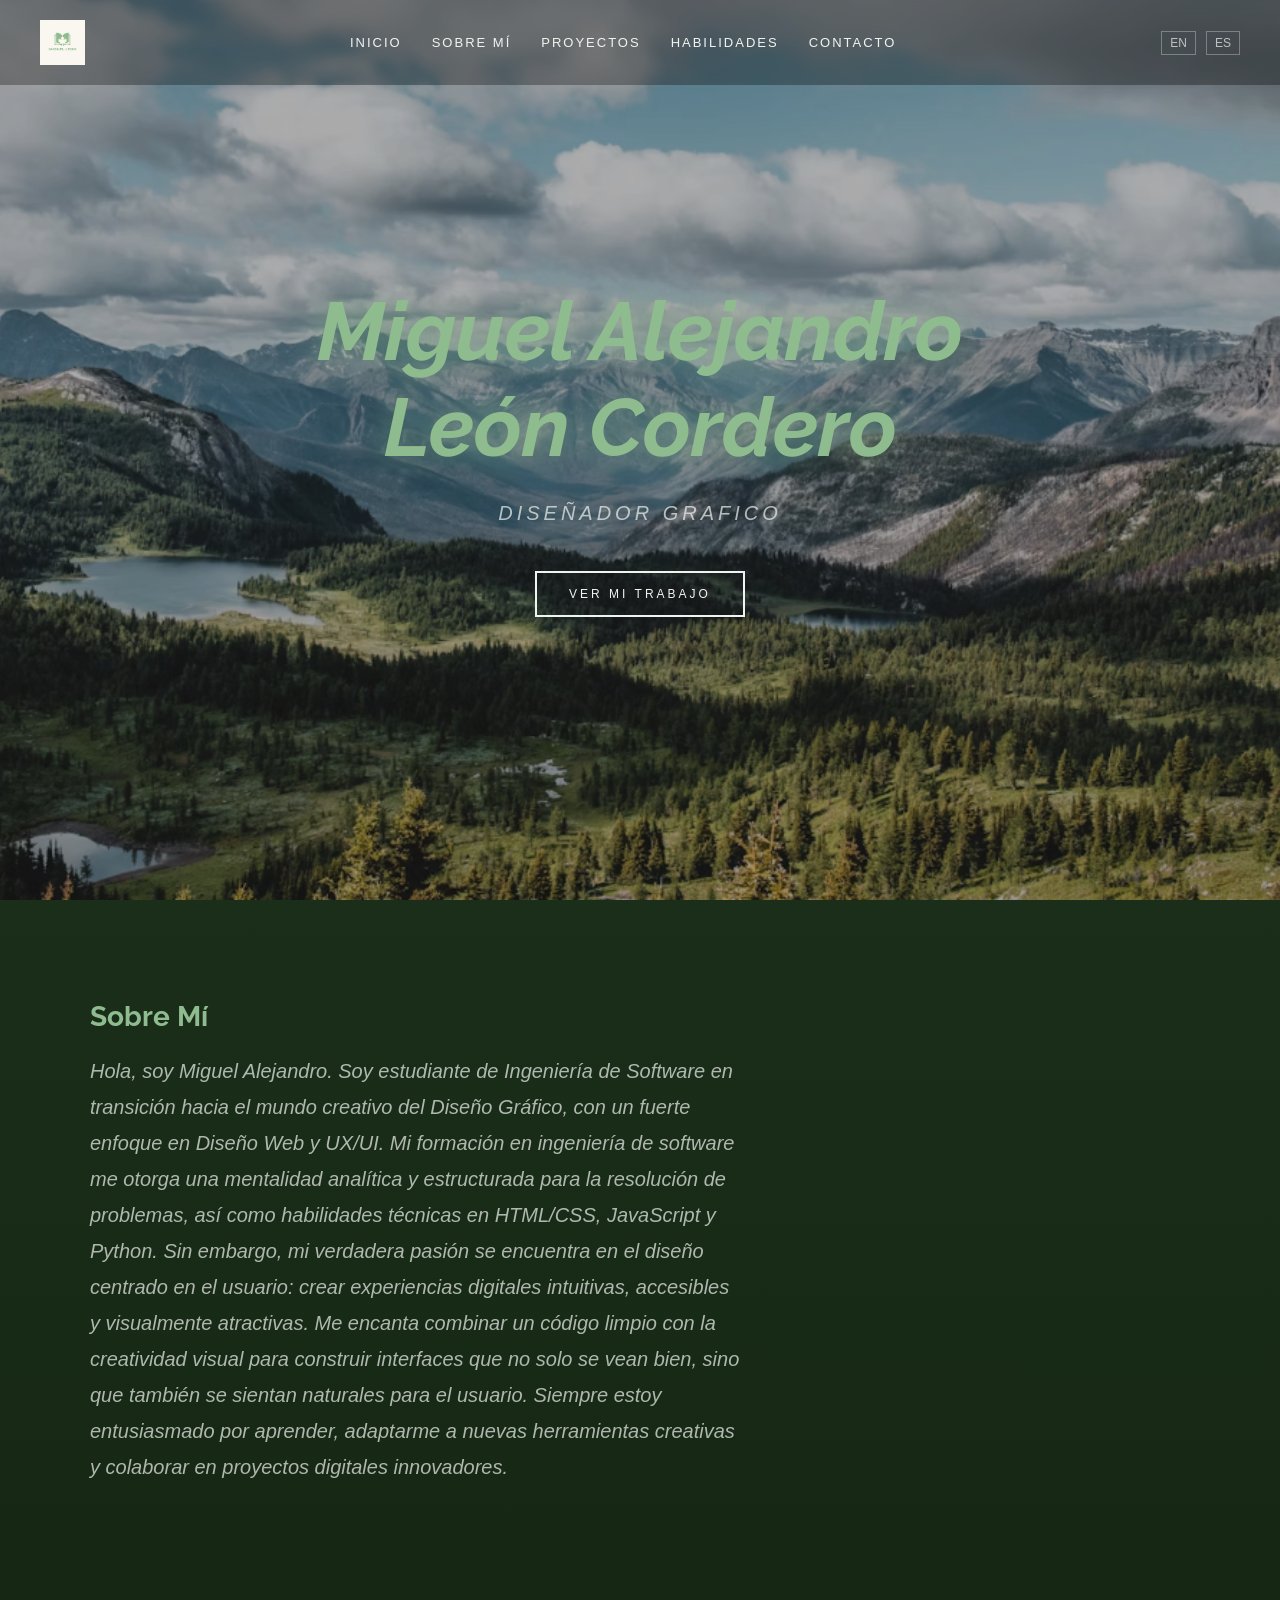
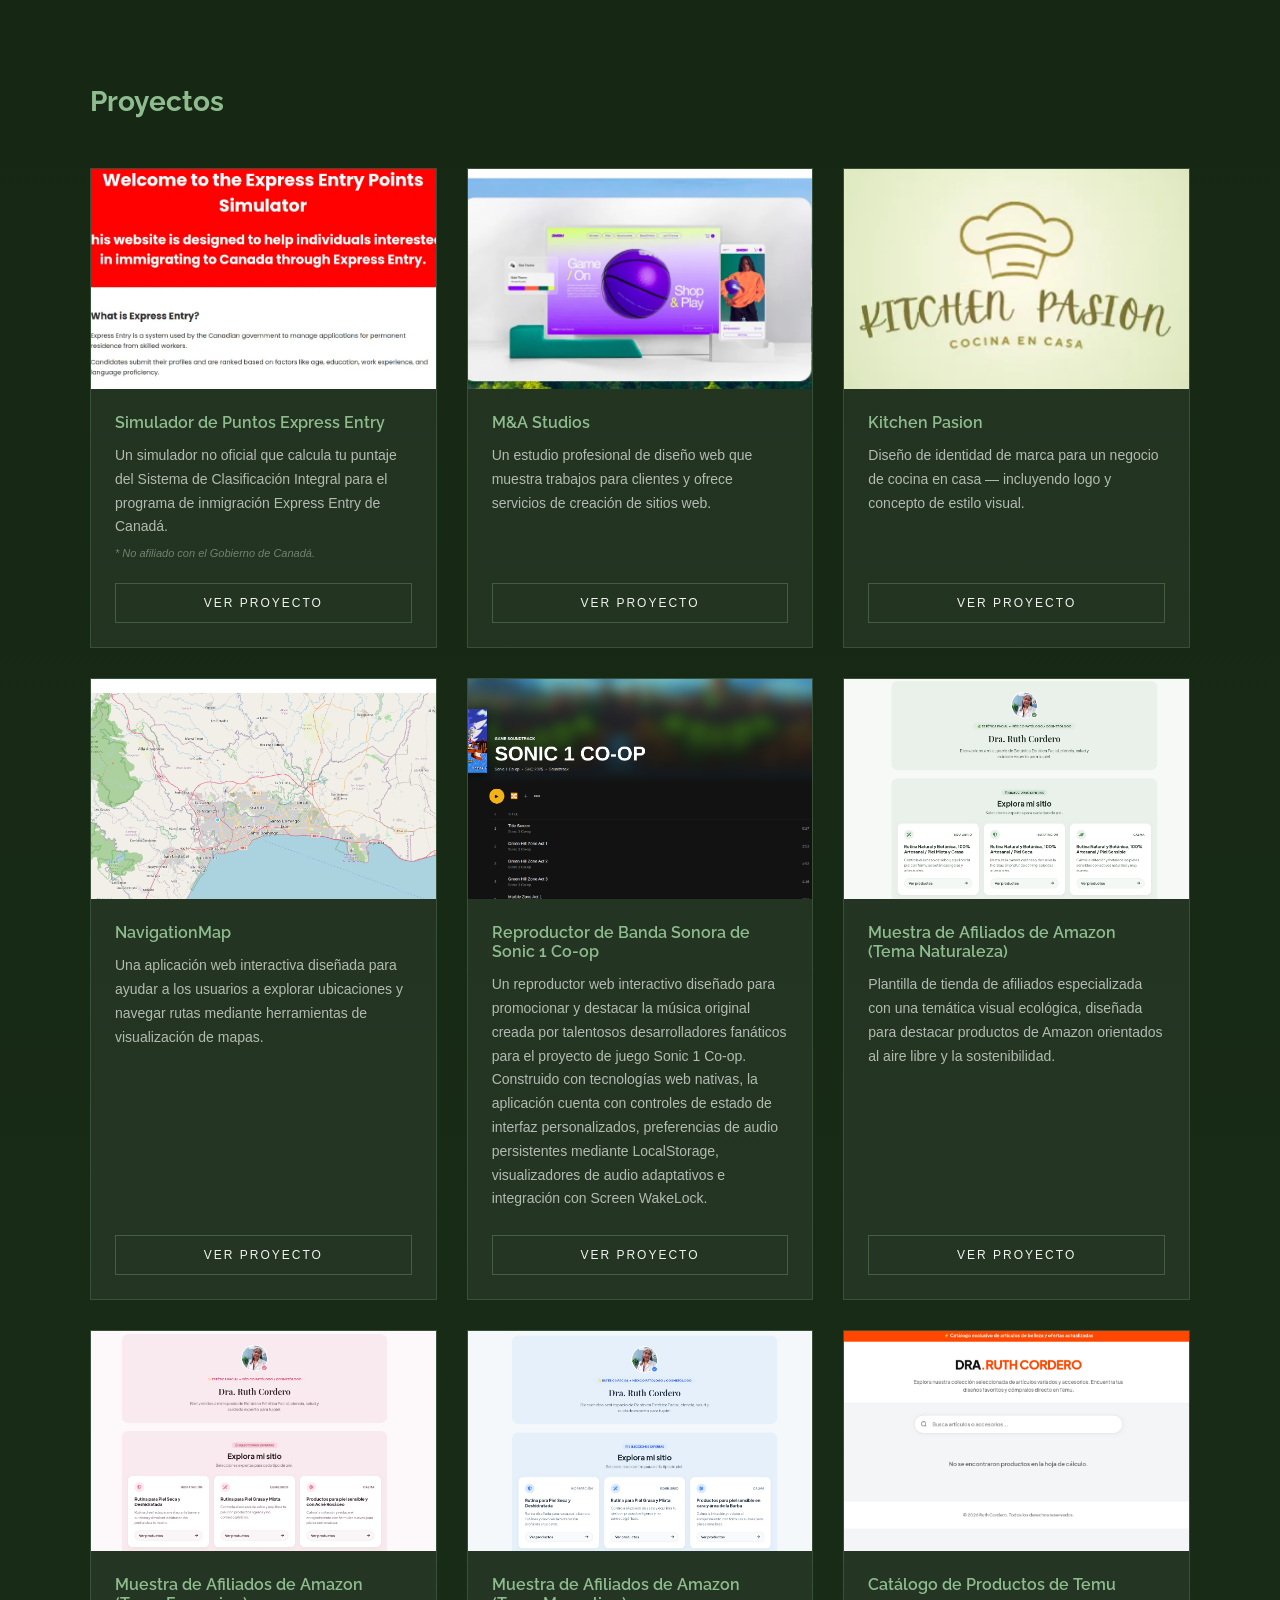
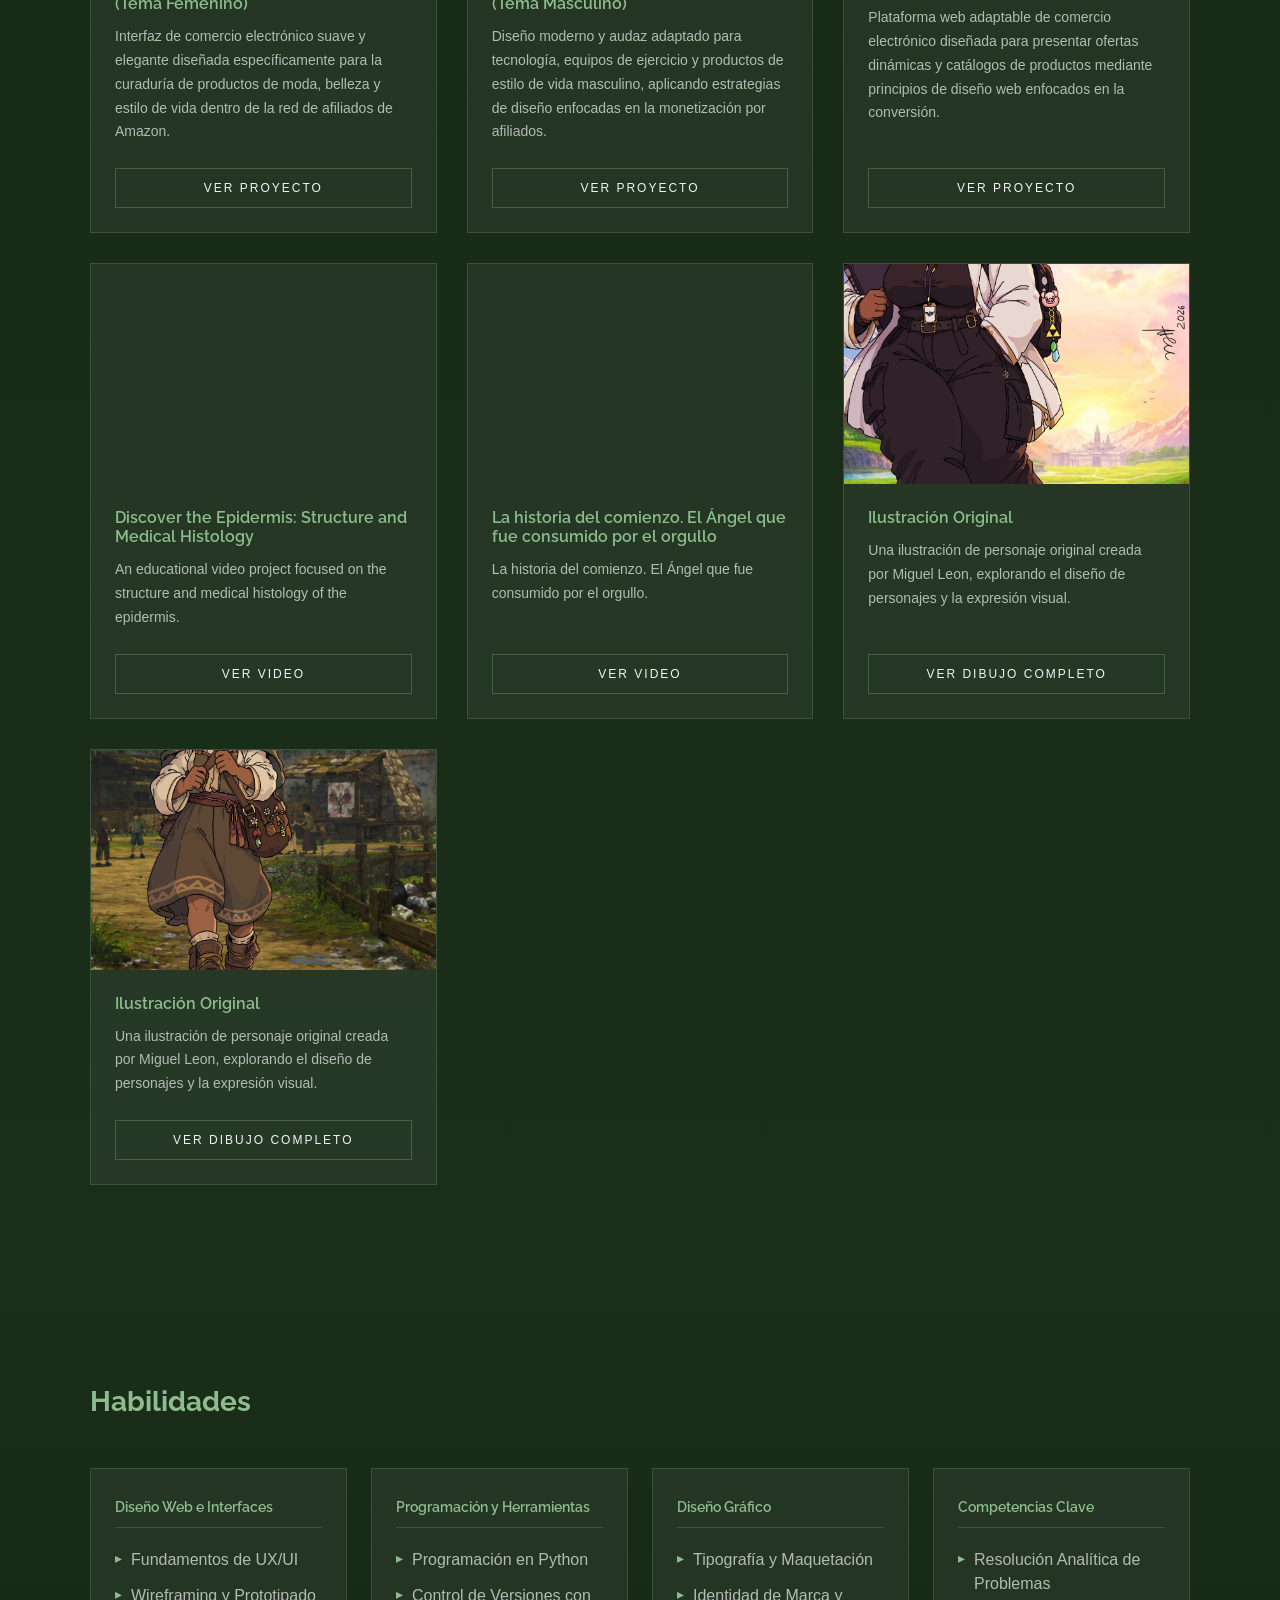
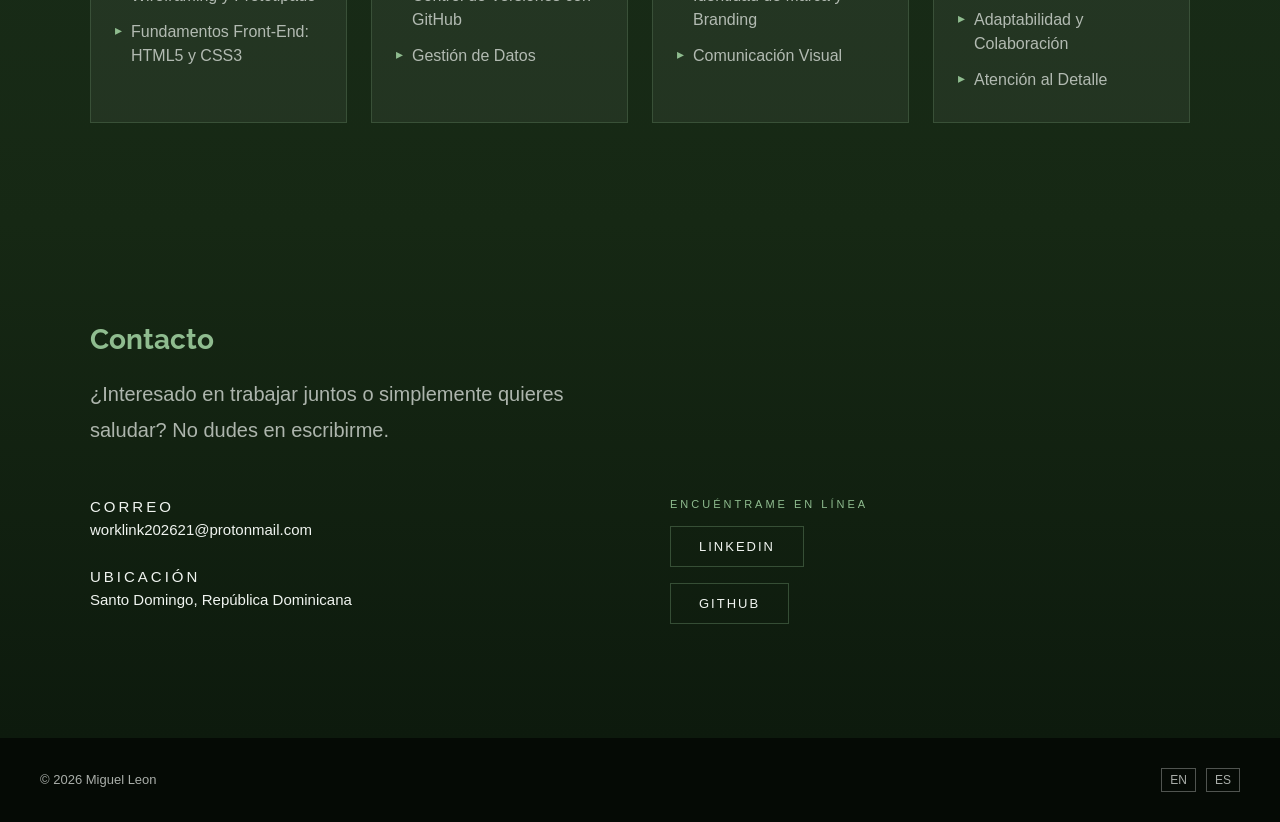
==== commit feb44a62: "Update index-es.html" ====
--- a/index-es.html
+++ b/index-es.html
@@ -78,8 +78,8 @@
 
                 <!-- Mensaje principal -->
                 <div class="hero-content">
-                    <h1>Miguel Alejandro Leon Cordero</h1>
-                    <p class="hero-subtitle">Diseñador de Medios</p>
+                    <h1>Miguel Alejandro León Cordero</h1>
+                    <p class="hero-subtitle">Diseñador Grafico</p>
                     <a href="#projects" class="btn-primary">Ver Mi Trabajo</a>
                 </div>
             </div>
@@ -96,7 +96,7 @@
 
                 <h2>Sobre Mí</h2>
 
-                <p>Hola, soy Miguel Alejandro. Soy estudiante de Ingeniería de Software en transición hacia el mundo creativo del Diseño de Medios, con un fuerte enfoque en Diseño Web y UX/UI. Mi formación en ingeniería de software me brinda una mentalidad analítica y estructurada para la resolución de problemas, así como habilidades técnicas en HTML/CSS y Python. Sin embargo, mi verdadera pasión radica en el diseño centrado en el usuario: crear experiencias digitales intuitivas, accesibles y visualmente atractivas. Me encanta unir el código limpio con la creatividad visual para construir interfaces que no solo se vean bien, sino que también se sientan naturales para el usuario. Siempre estoy dispuesto a aprender, adaptarme a nuevas herramientas creativas y colaborar en proyectos digitales innovadores.</p>
+                <p>Hola, soy Miguel Alejandro. Soy estudiante de Ingeniería de Software en transición hacia el mundo creativo del Diseño Gráfico, con un fuerte enfoque en Diseño Web y UX/UI. Mi formación en ingeniería de software me otorga una mentalidad analítica y estructurada para la resolución de problemas, así como habilidades técnicas en HTML/CSS, JavaScript y Python. Sin embargo, mi verdadera pasión se encuentra en el diseño centrado en el usuario: crear experiencias digitales intuitivas, accesibles y visualmente atractivas. Me encanta combinar un código limpio con la creatividad visual para construir interfaces que no solo se vean bien, sino que también se sientan naturales para el usuario. Siempre estoy entusiasmado por aprender, adaptarme a nuevas herramientas creativas y colaborar en proyectos digitales innovadores.</p>
             </div>
         </section>
 
@@ -485,11 +485,11 @@
 
                     <!-- Tarjeta 3 -->
                     <div class="skill-card">
-                        <h3>Sistemas e IT</h3>
+                        <h3>Diseño Gráfico</h3>
                         <ul>
-                            <li>Administración de Linux</li>
-                            <li>Entornos Windows Avanzados</li>
-                            <li>Soporte Técnico</li>
+                            <li>Tipografía y Maquetación</li>
+                            <li>Identidad de Marca y Branding</li>
+                            <li>Comunicación Visual</li>
                         </ul>
                     </div>
 
@@ -498,8 +498,8 @@
                         <h3>Competencias Clave</h3>
                         <ul>
                             <li>Resolución Analítica de Problemas</li>
-                            <li>Comunicación Efectiva</li>
                             <li>Adaptabilidad y Colaboración</li>
+                            <li>Atención al Detalle</li>
                         </ul>
                     </div>
 
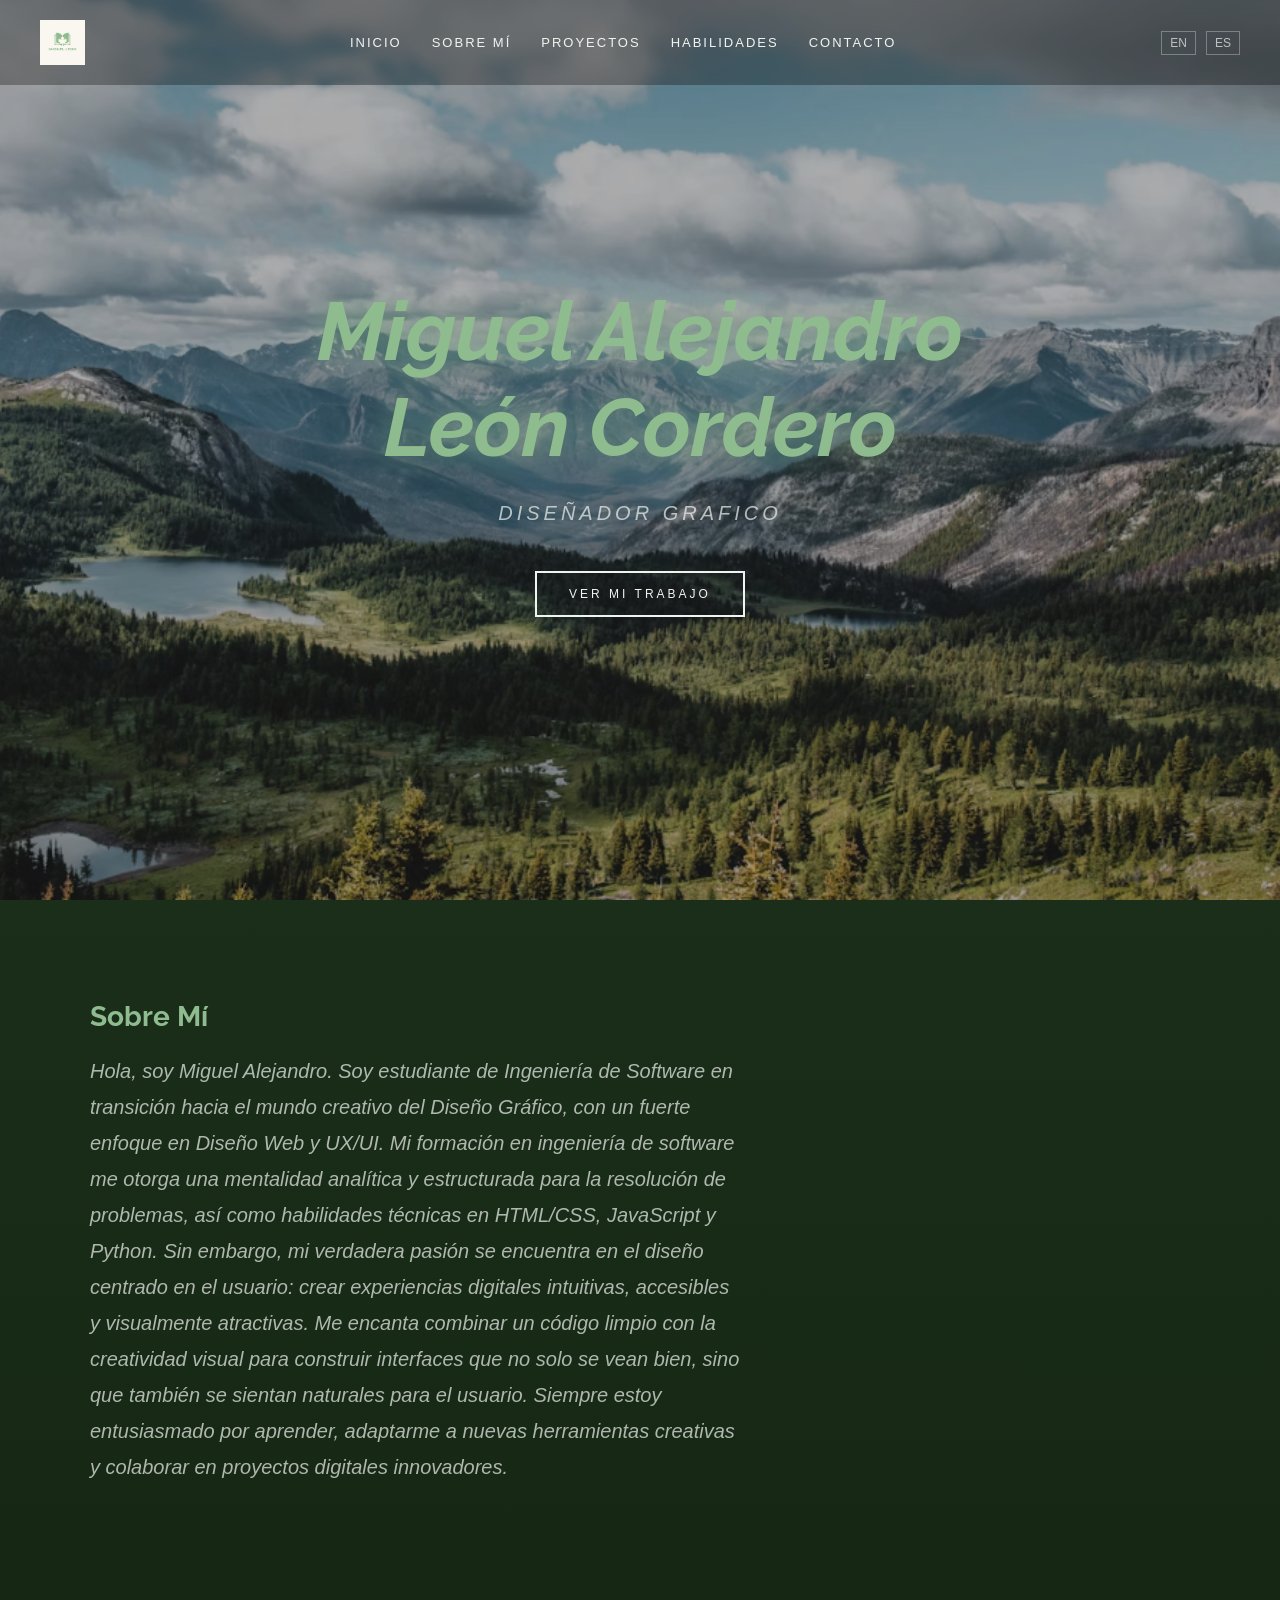
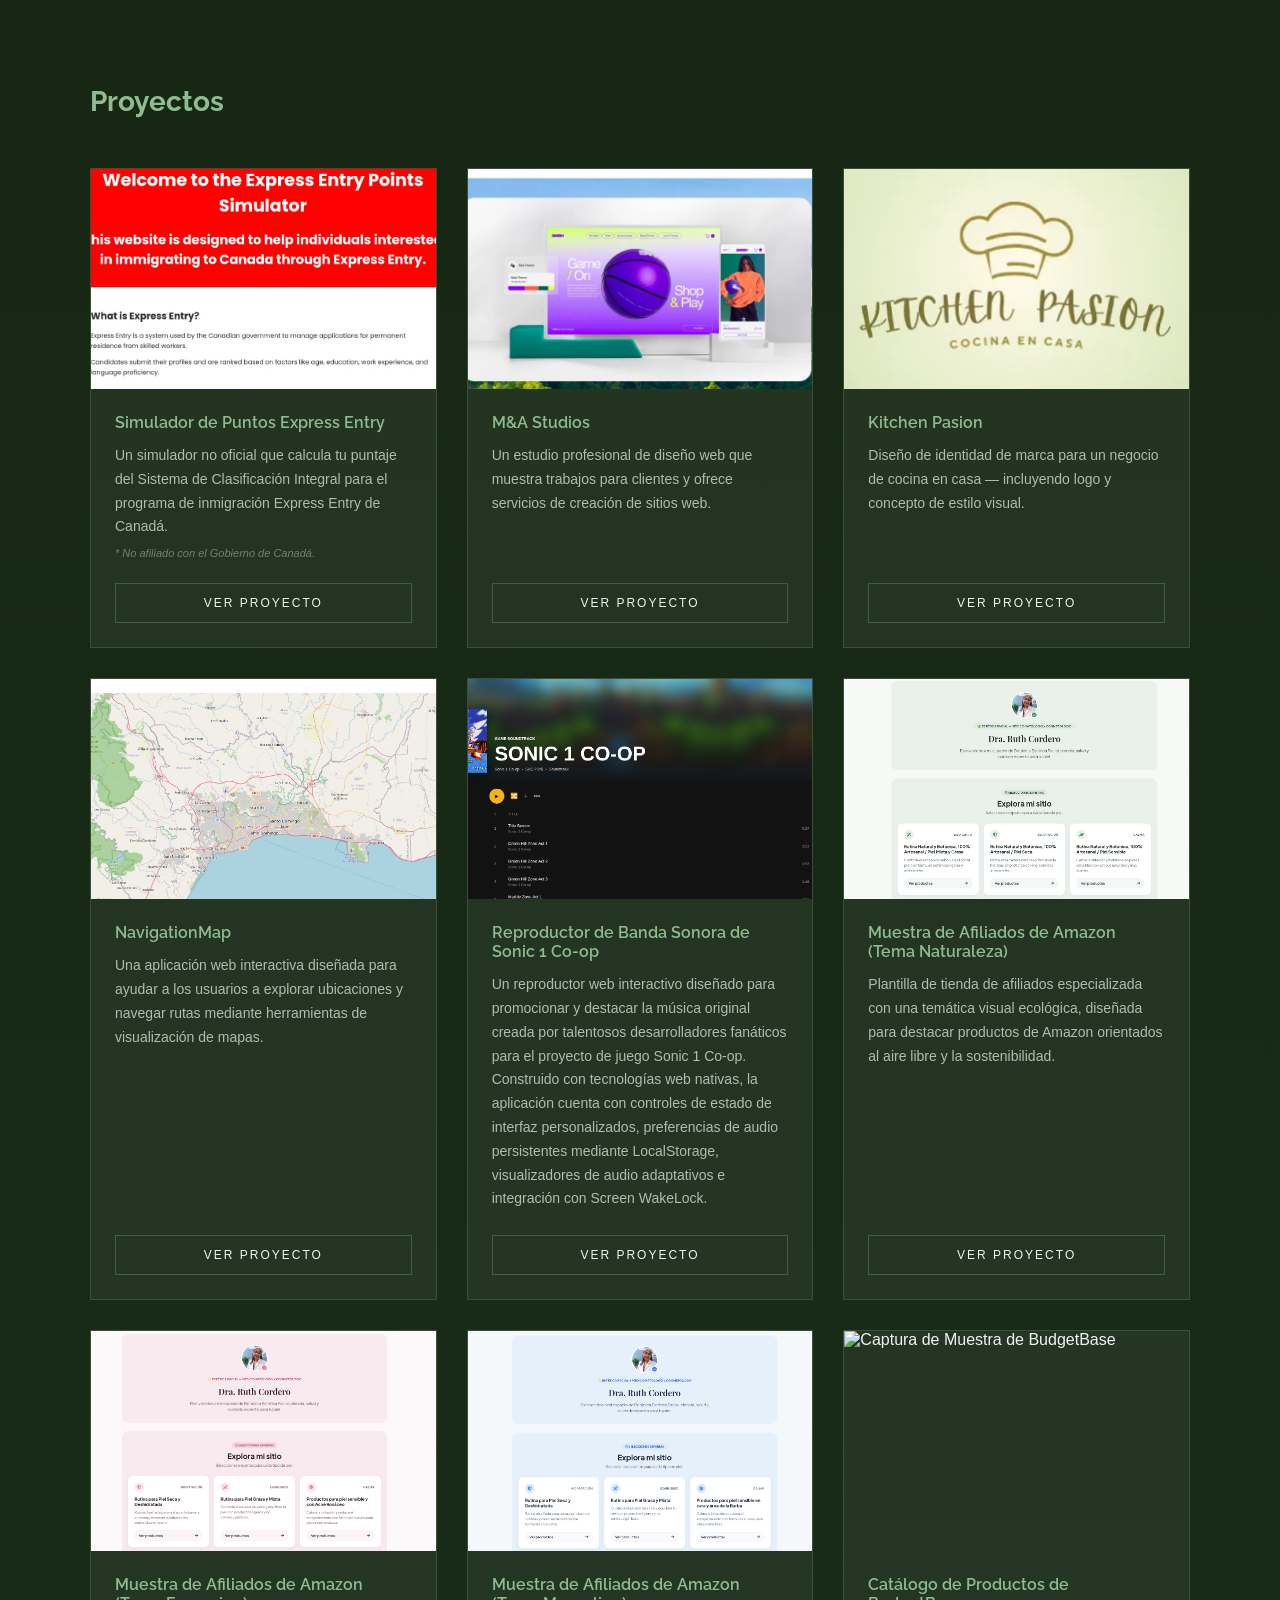
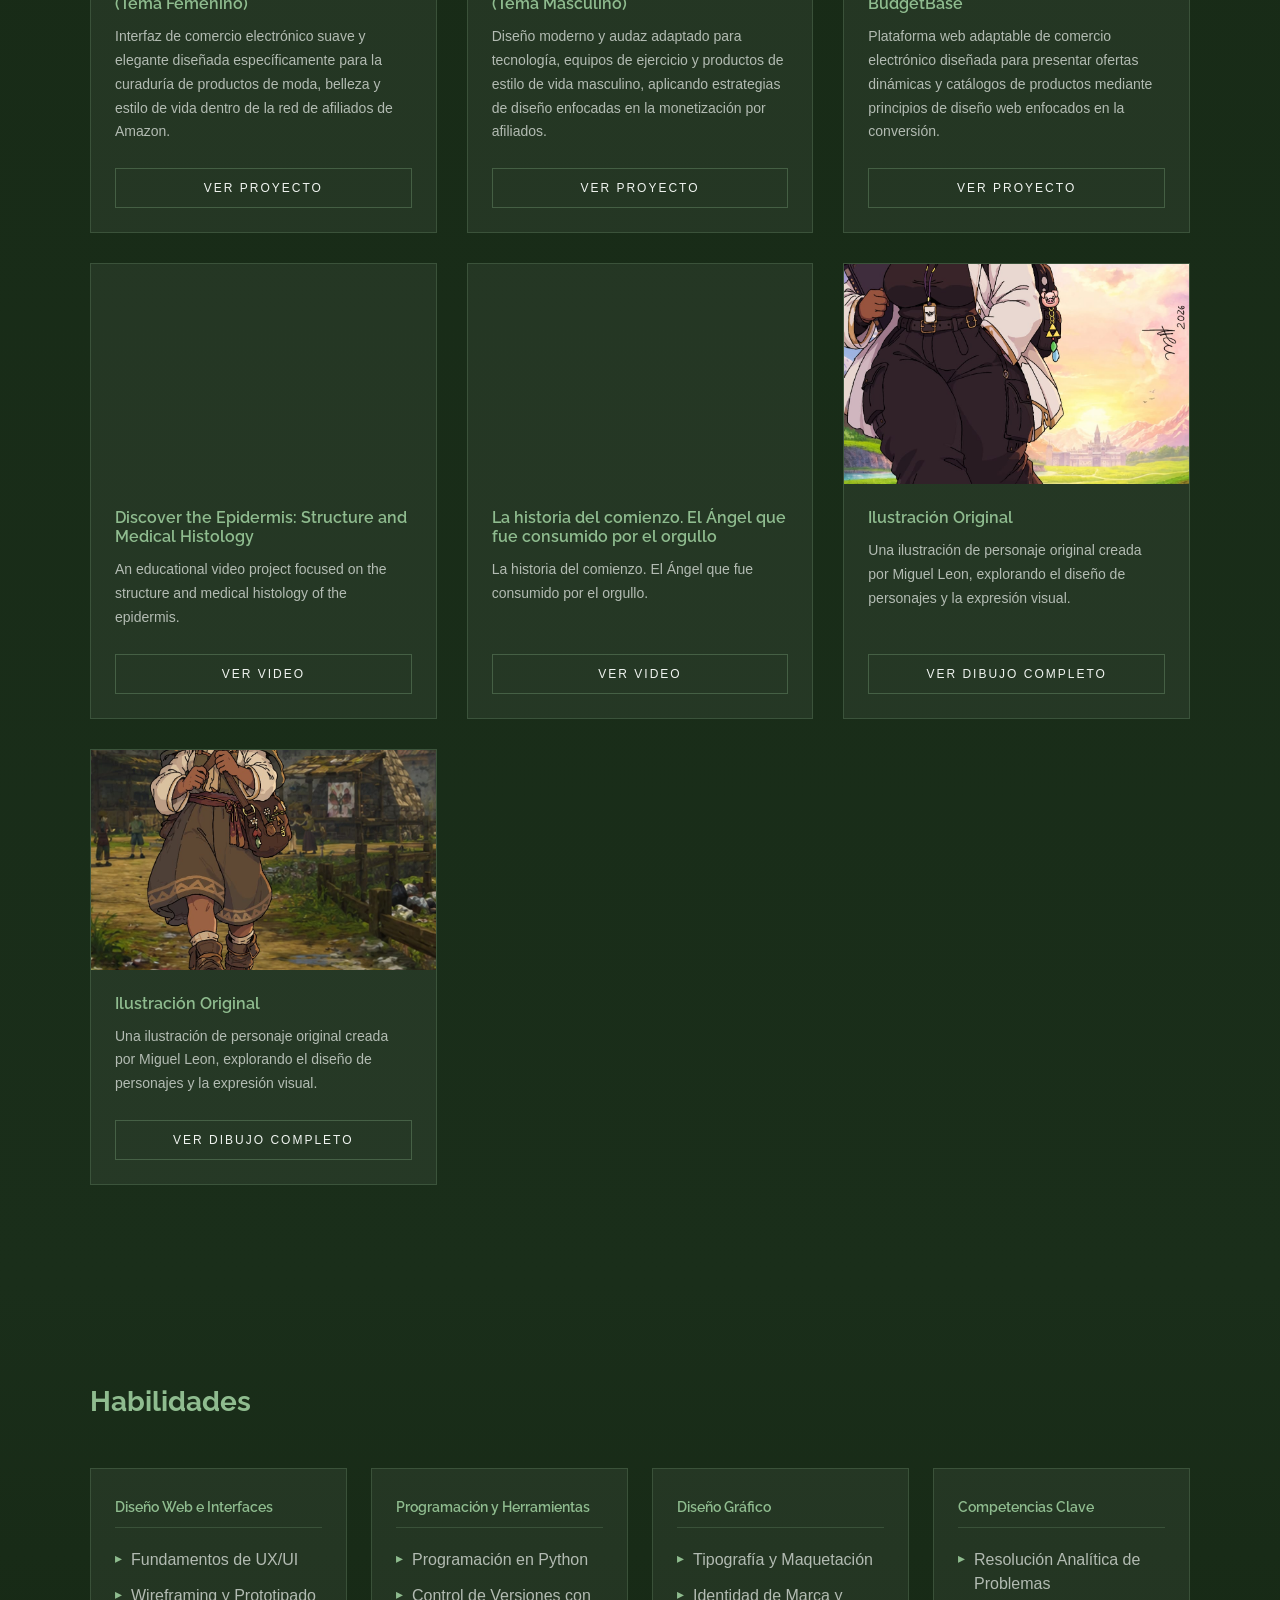
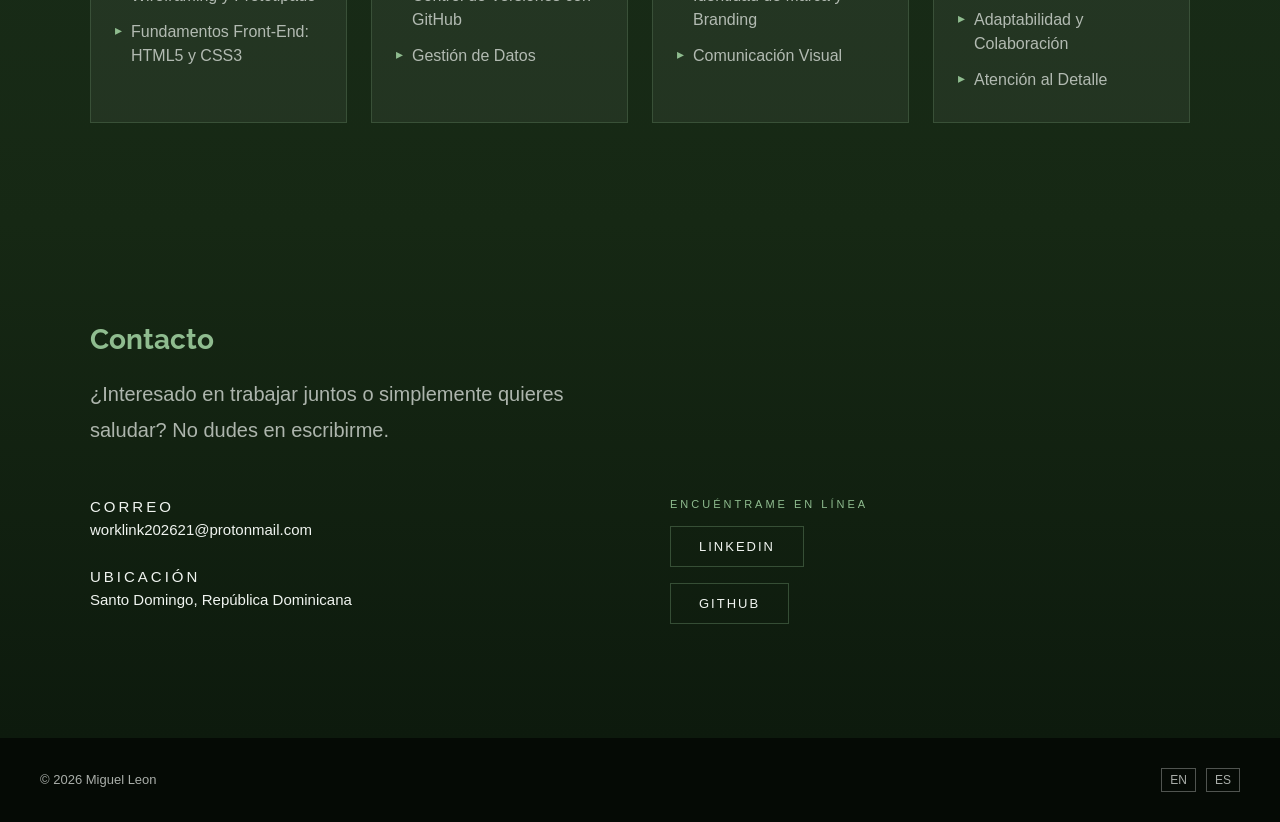
==== commit 0ac60152: "Update index-es.html" ====
--- a/index-es.html
+++ b/index-es.html
@@ -307,16 +307,17 @@
                     <div class="project-card">
 
                         <div class="project-image">
-                            <img src="assets/images/temu-affiliate.png"
-                                alt="Captura de Muestra de Productos Temu">
-                        </div>
-
-                        <div class="project-info">
-                            <h3>Catálogo de Productos de Temu</h3>
+                            <img src="assets/images/BudgetBase-Image.png"
+                                alt="Captura de Muestra de BudgetBase">
+                        </div>
+
+                        <div class="project-info">
+                            <h3>Catálogo de Productos de BudgetBase</h3>
+
                             <p>Plataforma web adaptable de comercio electrónico diseñada para presentar ofertas dinámicas y catálogos de productos mediante principios de diseño web enfocados en la conversión.</p>
                         </div>
 
-                        <a href="https://linux-on-python.github.io/Temu-s-Products-/"
+                        <a href="https://linux-on-python.github.io/BudgetBase-Affiliate/"
                             class="project-link"
                             target="_blank"
                             rel="noopener noreferrer">
